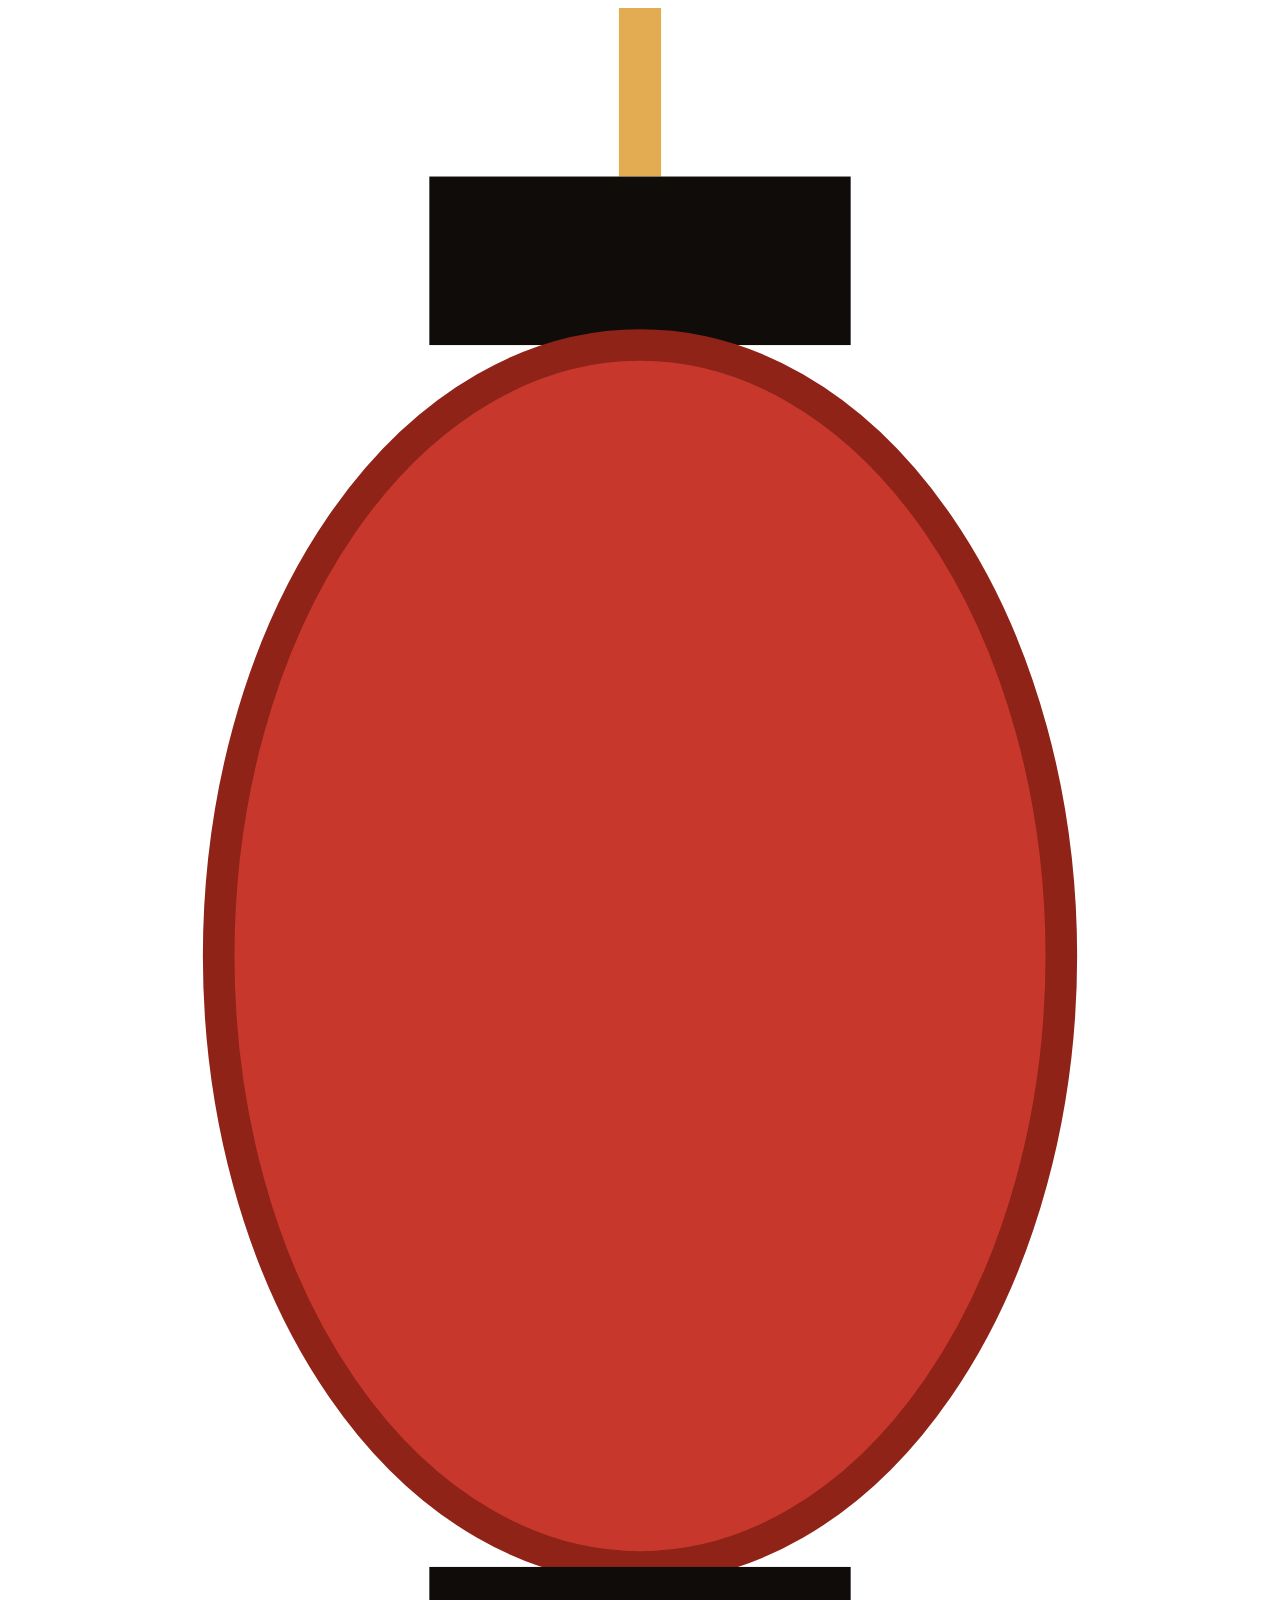
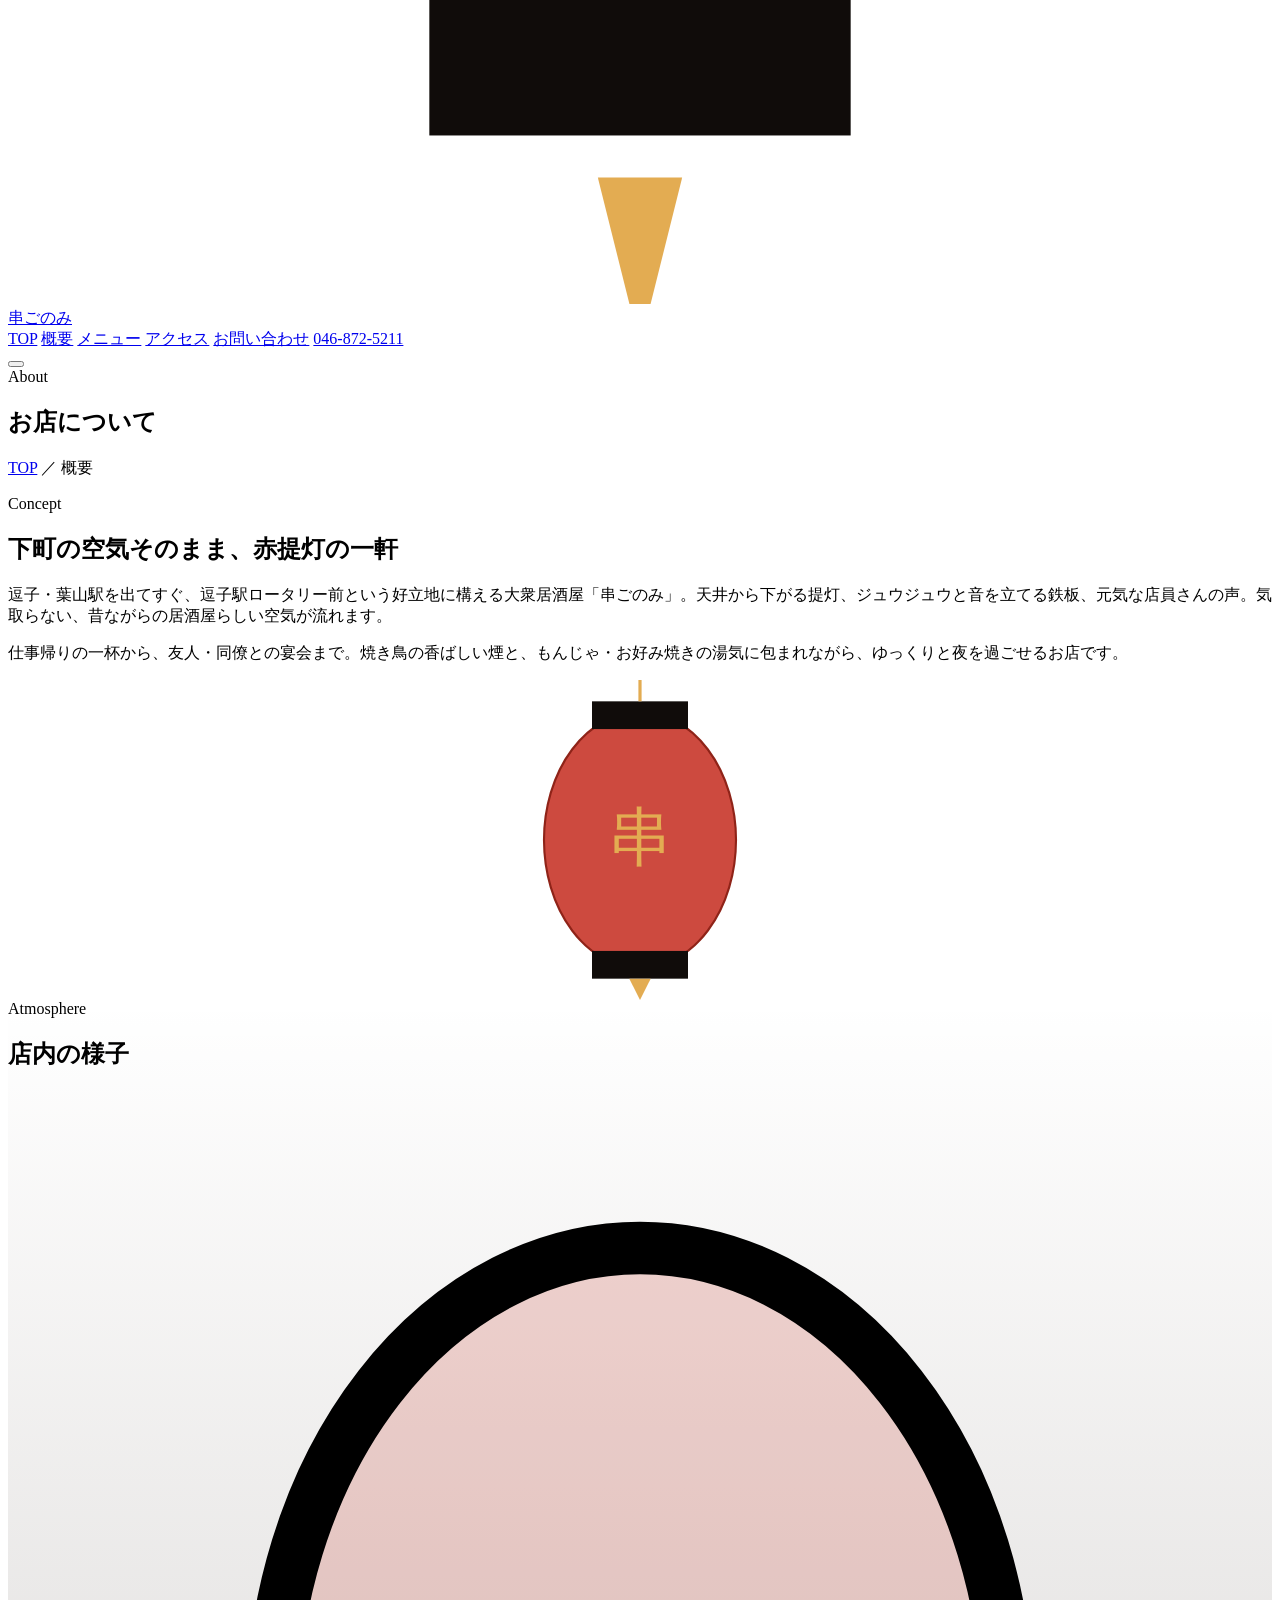
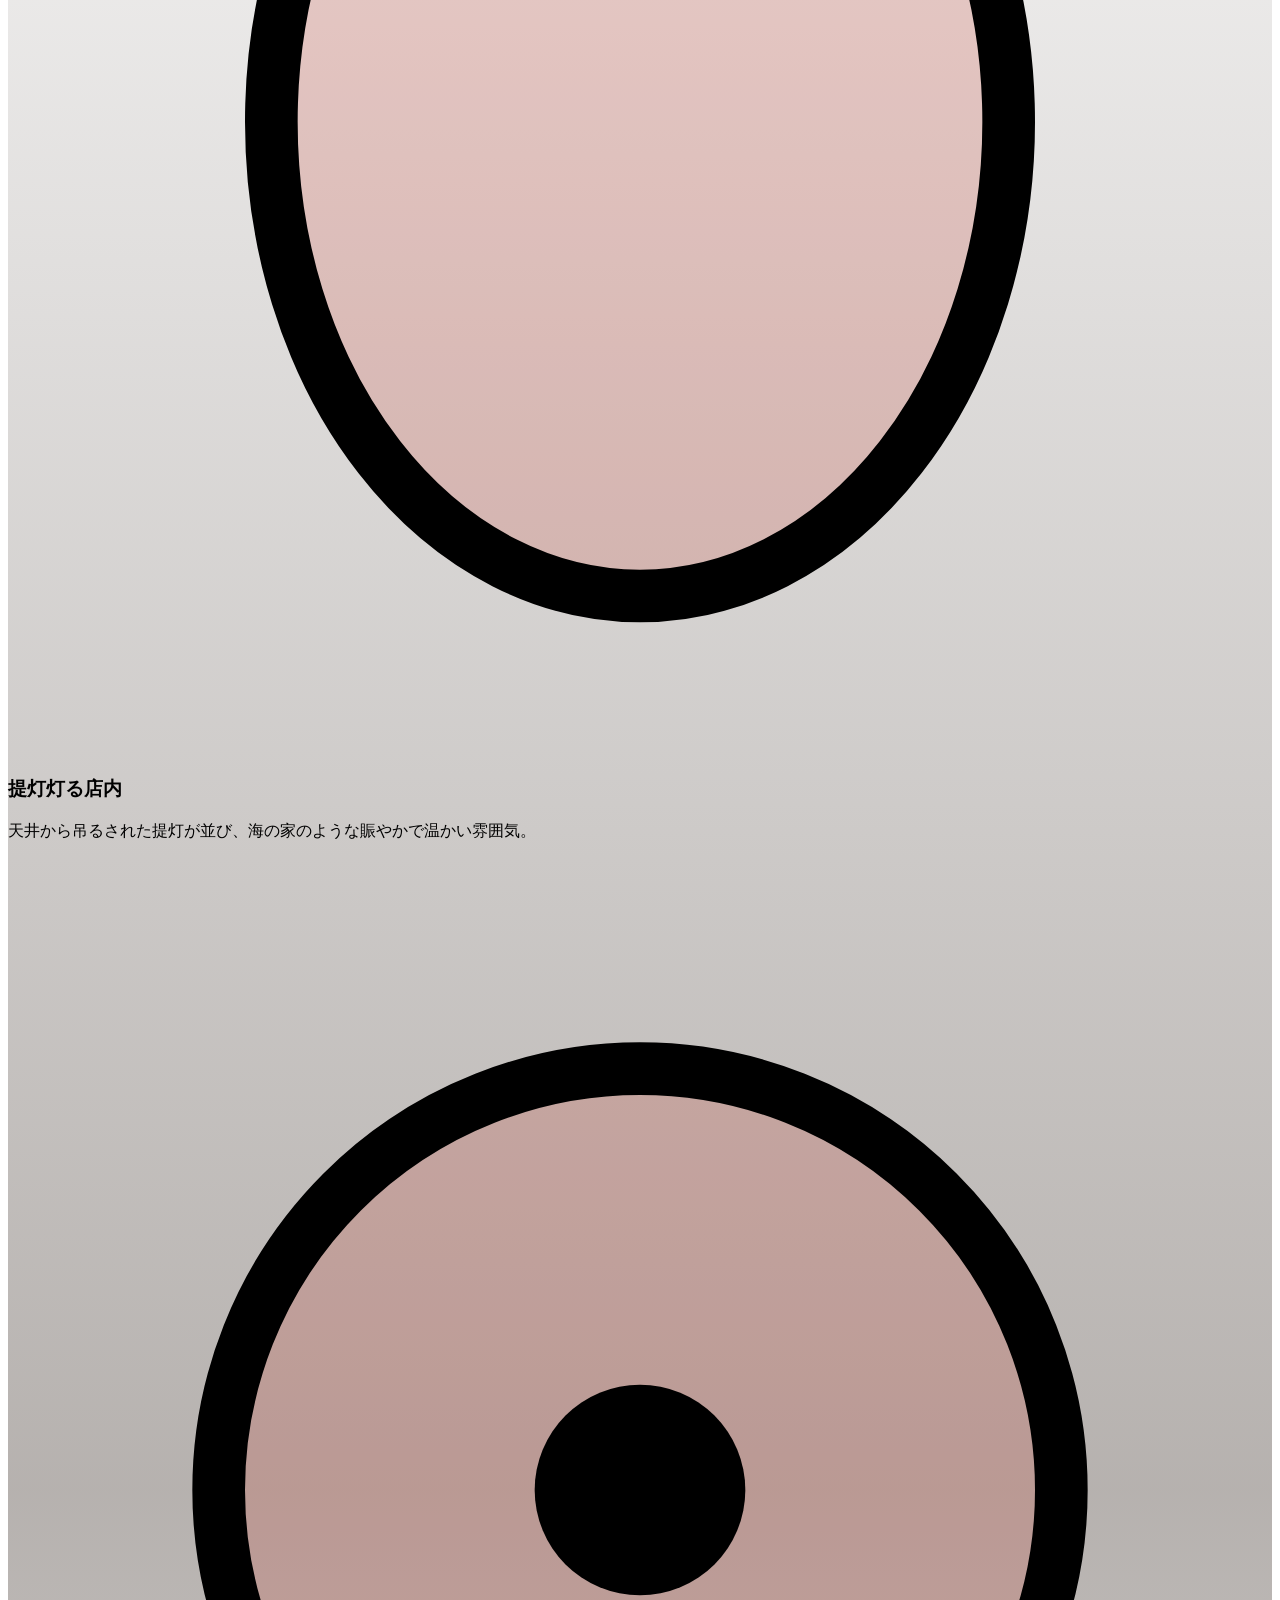
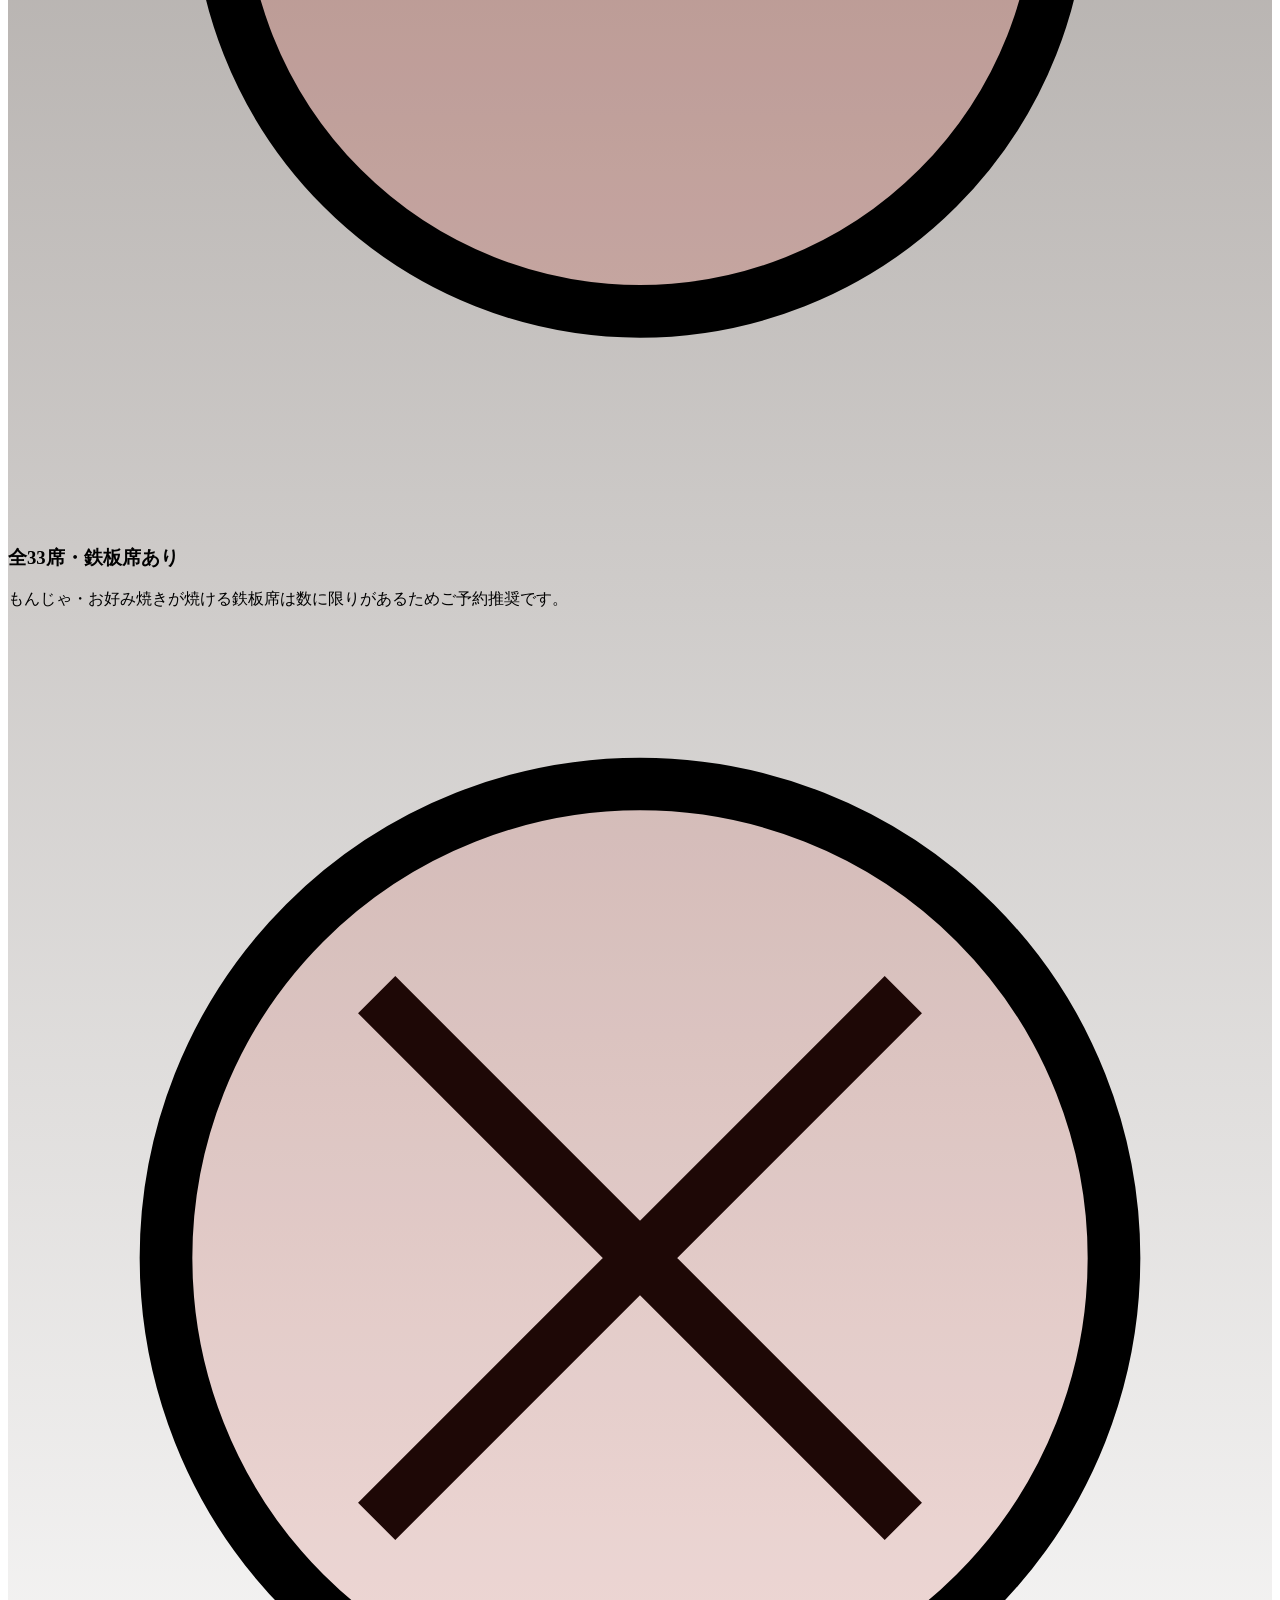
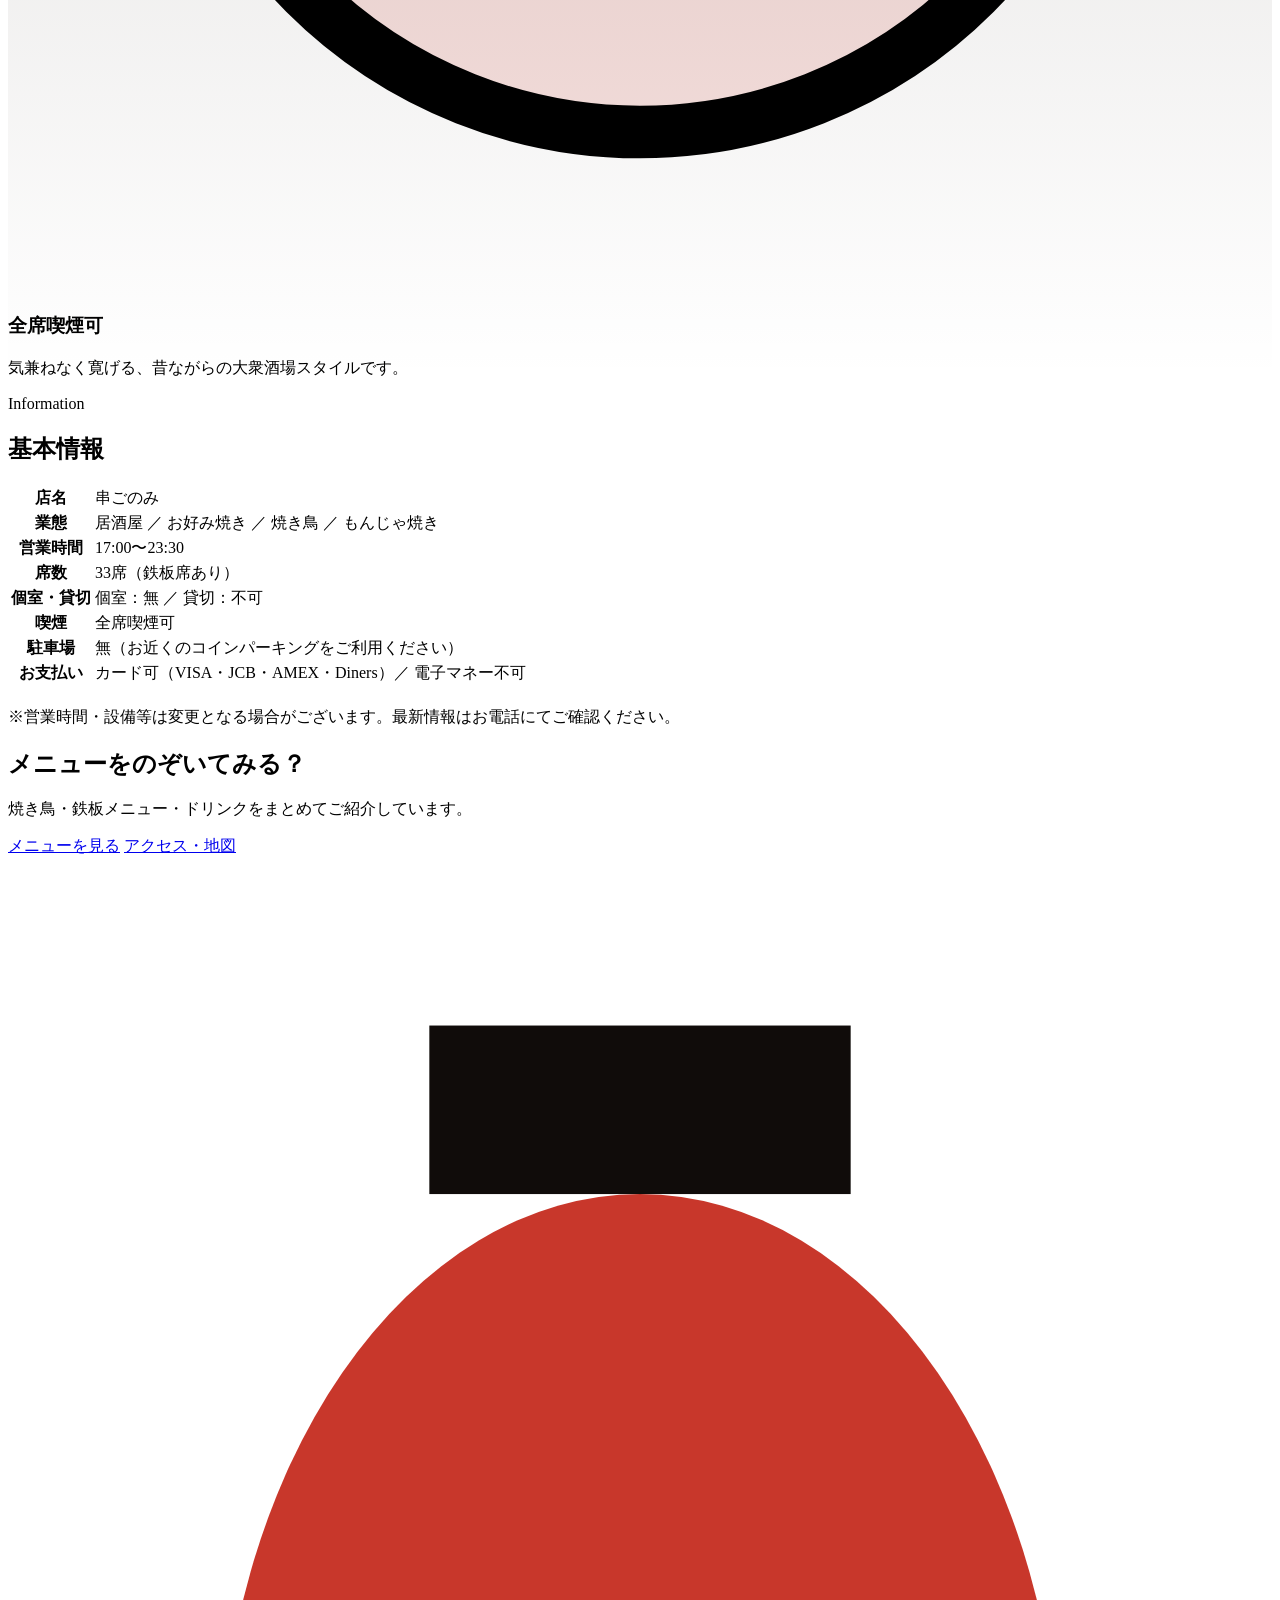
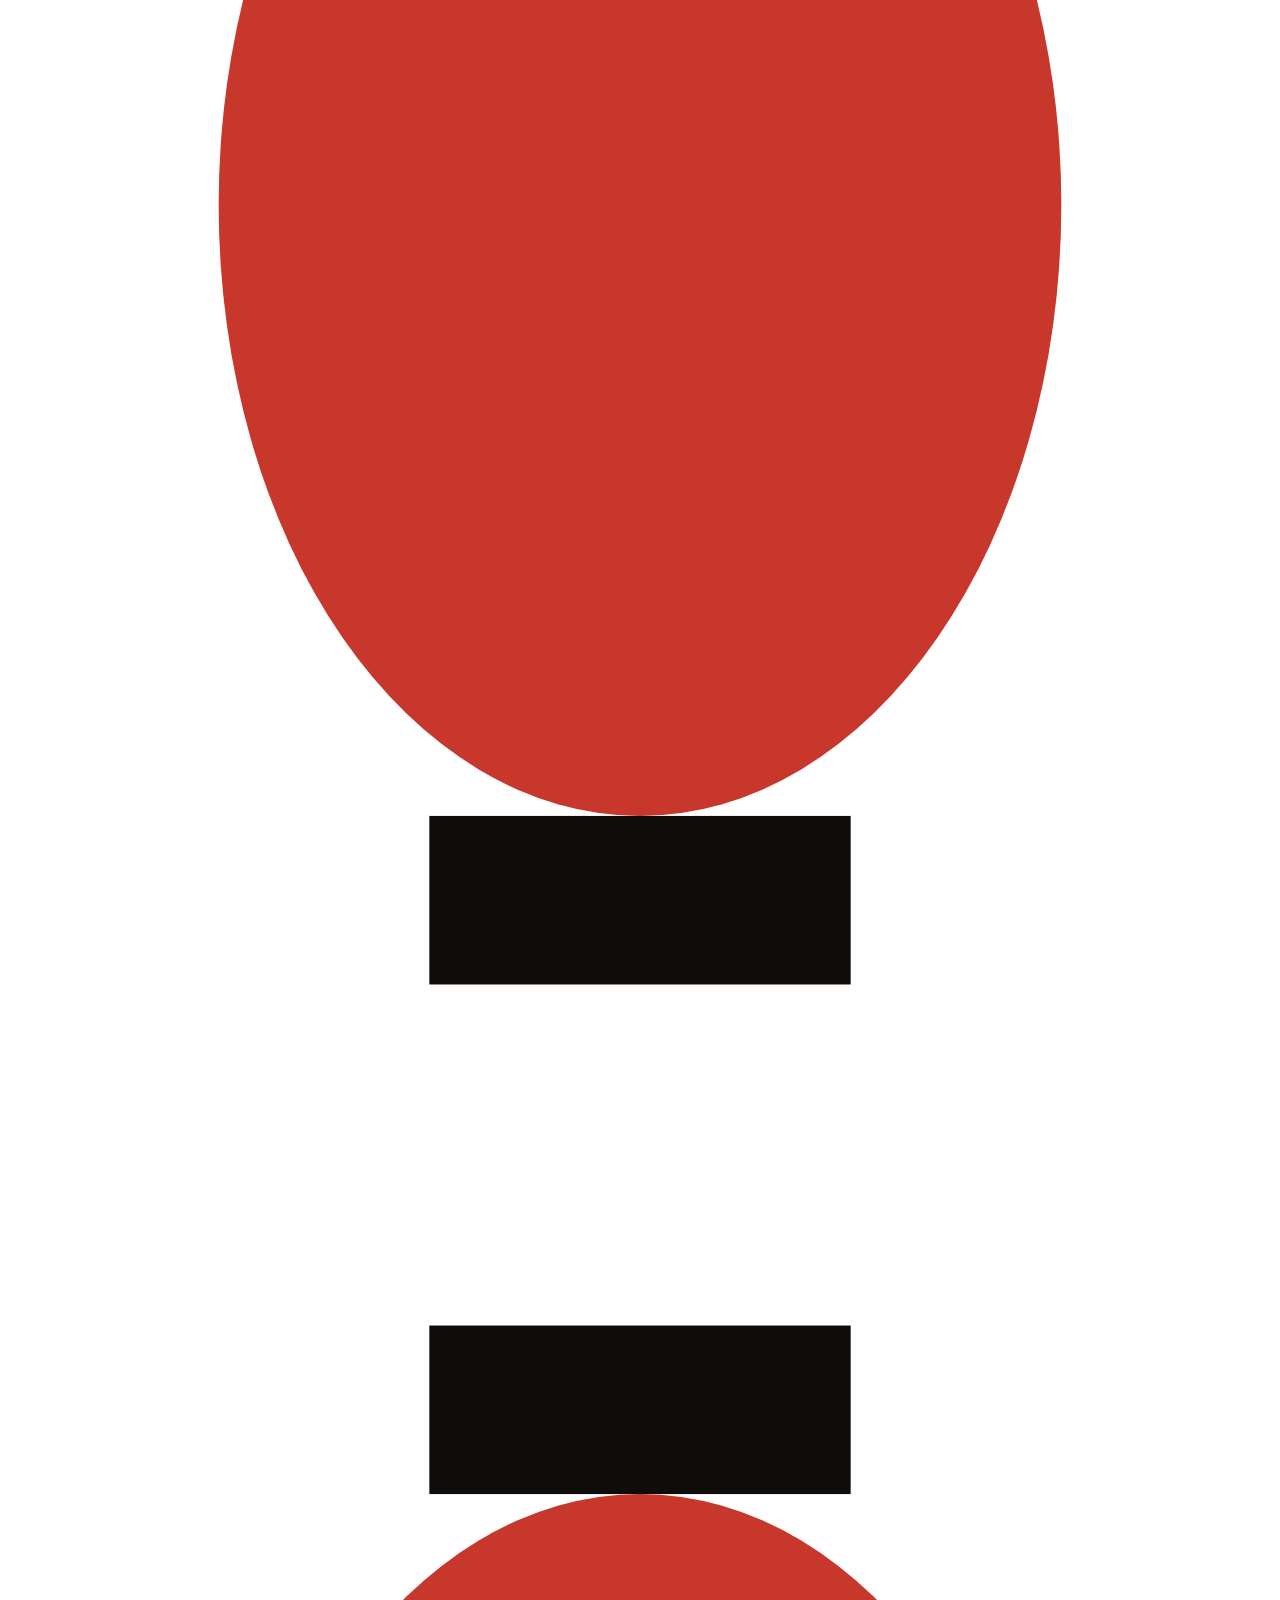
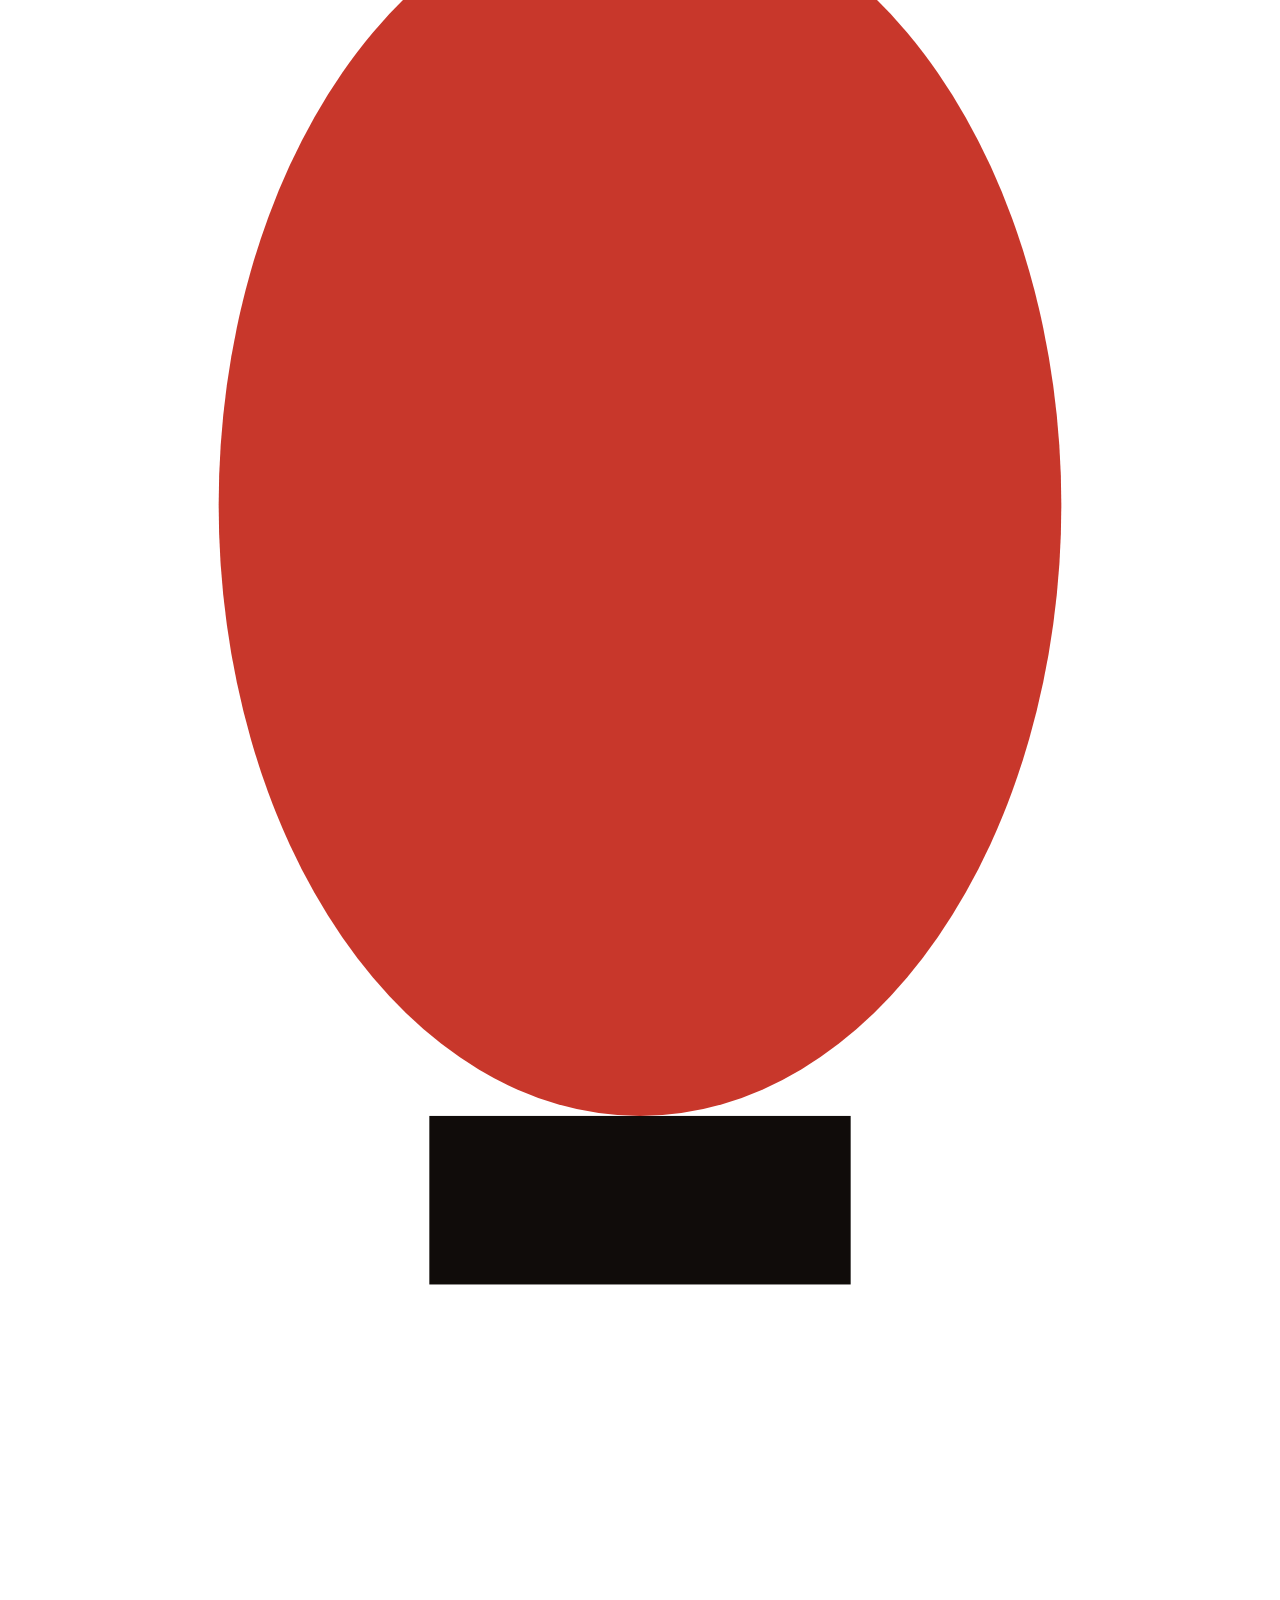
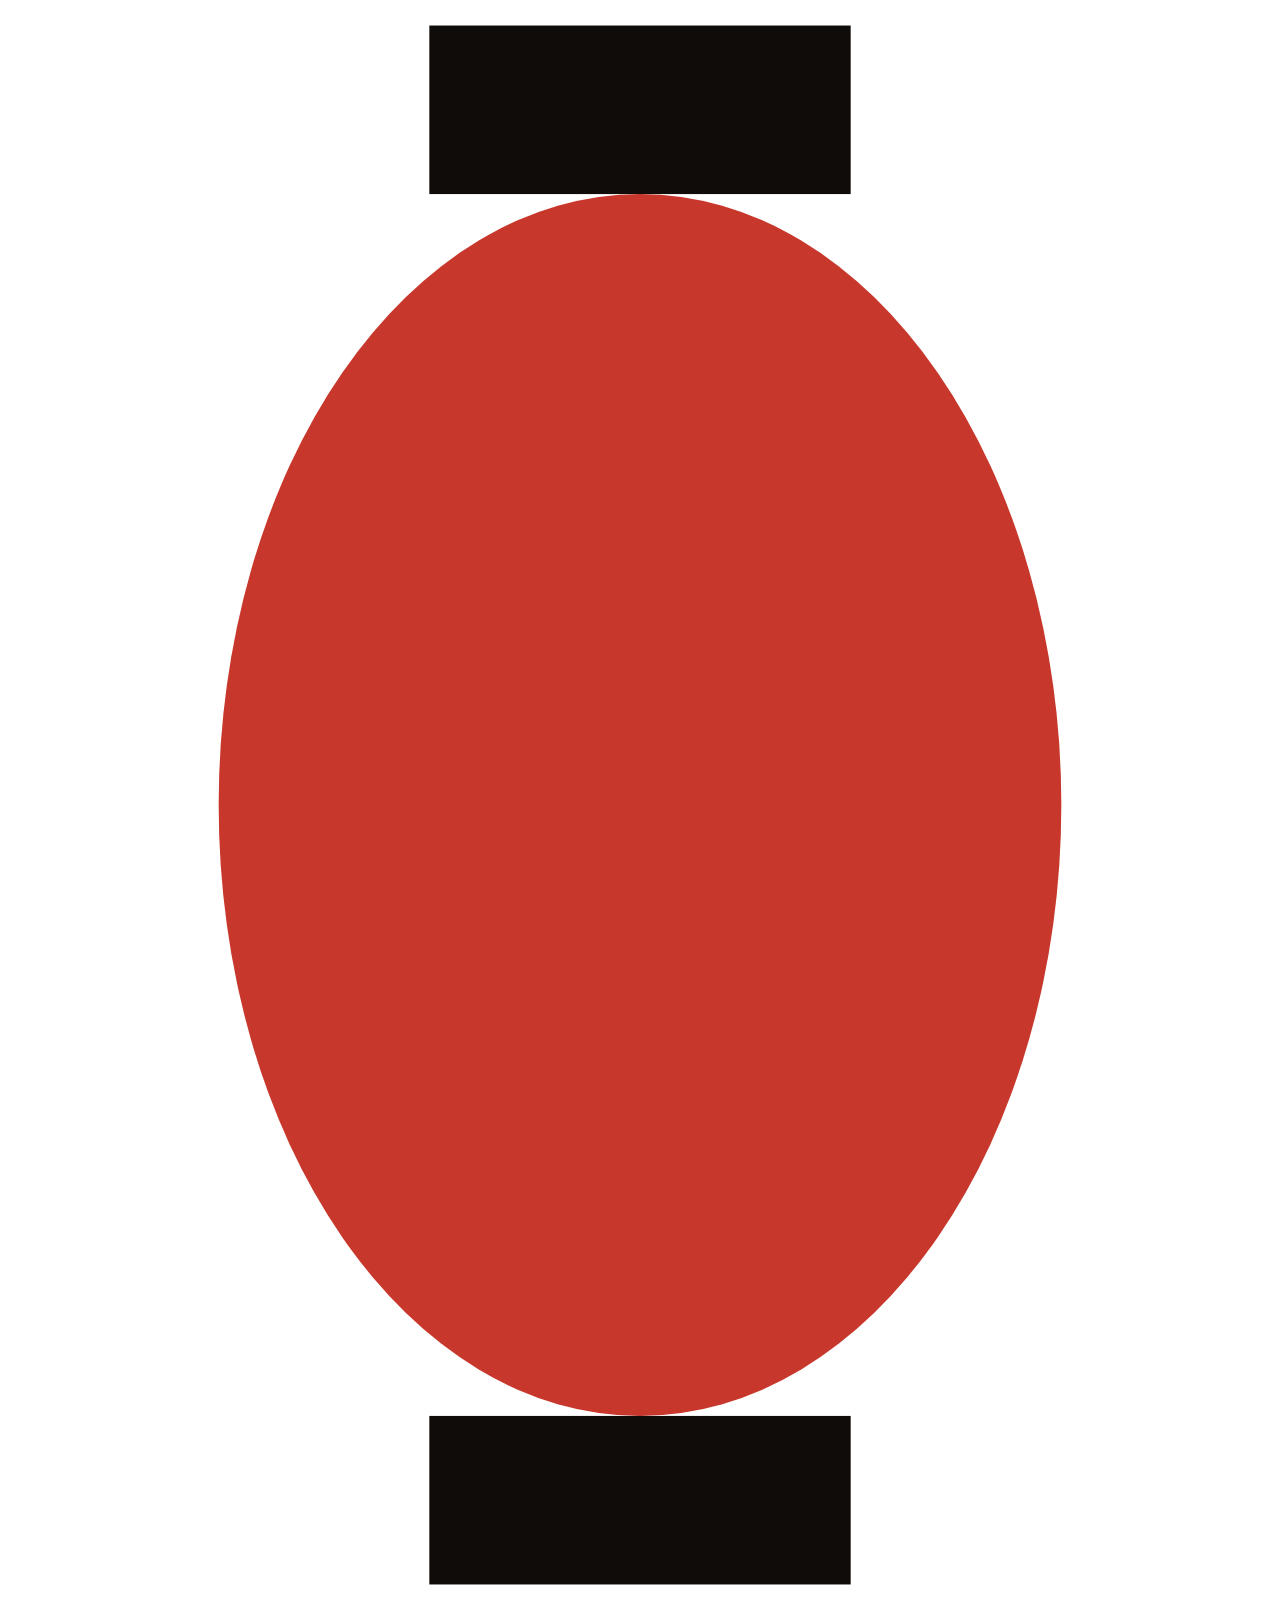
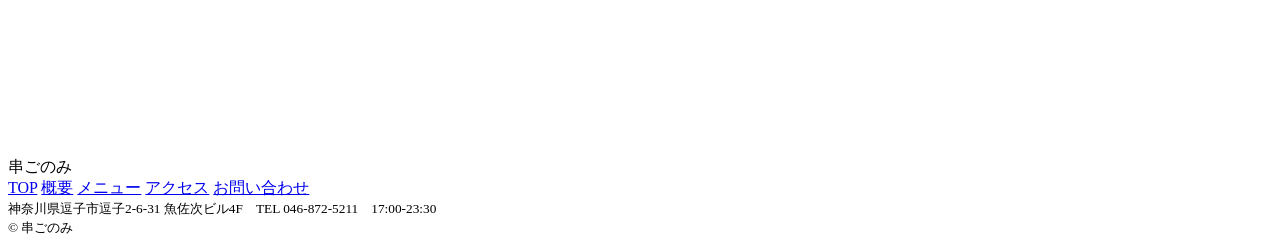
==== about.html @ 883f3aab "Add files via upload" ====
<!doctype html>
<html lang="ja">
<head>
<meta charset="UTF-8">
<meta name="viewport" content="width=device-width, initial-scale=1.0">
<title>概要｜串ごのみ ― 逗子の下町大衆居酒屋</title>
<meta name="description" content="串ごのみは逗子駅前の大衆居酒屋。赤提灯が灯る店内、元気な店員、鉄板を囲む楽しさが自慢です。お店の雰囲気や基本情報をご紹介します。">
<link rel="icon" href="data:image/svg+xml,%3Csvg xmlns='http://www.w3.org/2000/svg' viewBox='0 0 60 90'%3E%3Cellipse cx='30' cy='45' rx='24' ry='32' fill='%23c8372b'/%3E%3Crect x='20' y='8' width='20' height='10' fill='%23100c0a'/%3E%3Crect x='20' y='72' width='20' height='10' fill='%23100c0a'/%3E%3C/svg%3E">
<link rel="stylesheet" href="css/style.css">
</head>
<body>

<div class="noren-curtain"><span></span><span></span><span></span><span></span></div>

<header class="site-header">
  <div class="header-inner">
    <a href="index.html" class="logo">
      <svg class="lantern-mini" viewBox="0 0 60 90" xmlns="http://www.w3.org/2000/svg">
        <line x1="30" y1="0" x2="30" y2="8" stroke="#e3ac52" stroke-width="2"/>
        <rect x="20" y="8" width="20" height="8" fill="#100c0a"/>
        <ellipse cx="30" cy="45" rx="20" ry="29" fill="#c8372b"/>
        <ellipse cx="30" cy="45" rx="20" ry="29" fill="none" stroke="#8f2318" stroke-width="1.5"/>
        <rect x="20" y="74" width="20" height="8" fill="#100c0a"/>
        <path d="M28 84 L32 84 L30 92 Z" fill="#e3ac52"/>
      </svg>
      串ごのみ
    </a>
    <nav class="nav">
      <a href="index.html">TOP</a>
      <a href="about.html">概要</a>
      <a href="menu.html">メニュー</a>
      <a href="access.html">アクセス</a>
      <a href="contact.html">お問い合わせ</a>
      <a href="tel:0468725211" class="btn-call">046-872-5211</a>
    </nav>
    <button class="hamburger" aria-label="メニュー"><span></span><span></span><span></span></button>
  </div>
</header>

<main>
  <section class="page-hero">
    <div class="wrap">
      <span class="section-eyebrow">About</span>
      <h1>お店について</h1>
      <p class="breadcrumb"><a href="index.html">TOP</a> ／ 概要</p>
    </div>
  </section>

  <section id="concept">
    <div class="wrap">
      <div class="grid-2">
        <div class="reveal">
          <span class="section-eyebrow">Concept</span>
          <h2 class="section-title" style="text-align:left;">下町の空気そのまま、赤提灯の一軒</h2>
          <p style="margin-top:20px;color:var(--cream-dim);">逗子・葉山駅を出てすぐ、逗子駅ロータリー前という好立地に構える大衆居酒屋「串ごのみ」。天井から下がる提灯、ジュウジュウと音を立てる鉄板、元気な店員さんの声。気取らない、昔ながらの居酒屋らしい空気が流れます。</p>
          <p style="margin-top:16px;color:var(--cream-dim);">仕事帰りの一杯から、友人・同僚との宴会まで。焼き鳥の香ばしい煙と、もんじゃ・お好み焼きの湯気に包まれながら、ゆっくりと夜を過ごせるお店です。</p>
        </div>
        <div class="reveal reveal-delay-1" style="display:flex;align-items:center;justify-content:center;">
          <svg viewBox="0 0 300 300" width="100%" style="max-width:320px;">
            <ellipse cx="150" cy="150" rx="90" ry="120" fill="#c8372b" opacity="0.9"/>
            <ellipse cx="150" cy="150" rx="90" ry="120" fill="none" stroke="#8f2318" stroke-width="2"/>
            <rect x="105" y="20" width="90" height="26" fill="#100c0a"/>
            <rect x="105" y="254" width="90" height="26" fill="#100c0a"/>
            <line x1="150" y1="0" x2="150" y2="20" stroke="#e3ac52" stroke-width="3"/>
            <path d="M140 280 L160 280 L150 300 Z" fill="#e3ac52"/>
            <text x="150" y="168" text-anchor="middle" font-size="60" fill="#e3ac52" font-family="'Yuji Syuku', serif">串</text>
          </svg>
        </div>
      </div>
    </div>
  </section>

  <section id="atmosphere" style="background:linear-gradient(180deg, transparent, rgba(46,33,25,.35), transparent);">
    <div class="wrap">
      <div class="section-title-wrap reveal">
        <span class="section-eyebrow">Atmosphere</span>
        <h2 class="section-title">店内の様子</h2>
        <div class="divider"></div>
      </div>
      <div class="grid-3">
        <div class="feature-card reveal">
          <svg class="feature-icon" viewBox="0 0 48 48" fill="none"><ellipse cx="24" cy="24" rx="14" ry="18" fill="rgba(200,55,43,.2)" stroke="currentColor" stroke-width="2"/></svg>
          <h3>提灯灯る店内</h3>
          <p>天井から吊るされた提灯が並び、海の家のような賑やかで温かい雰囲気。</p>
        </div>
        <div class="feature-card reveal reveal-delay-1">
          <svg class="feature-icon" viewBox="0 0 48 48" fill="none"><circle cx="24" cy="24" r="16" fill="rgba(200,55,43,.2)" stroke="currentColor" stroke-width="2"/><circle cx="24" cy="24" r="4" fill="currentColor"/></svg>
          <h3>全33席・鉄板席あり</h3>
          <p>もんじゃ・お好み焼きが焼ける鉄板席は数に限りがあるためご予約推奨です。</p>
        </div>
        <div class="feature-card reveal reveal-delay-2">
          <svg class="feature-icon" viewBox="0 0 48 48" fill="none"><path d="M14 14l20 20M34 14l-20 20" stroke="currentColor" stroke-width="2"/><circle cx="24" cy="24" r="18" fill="rgba(200,55,43,.15)" stroke="currentColor" stroke-width="2"/></svg>
          <h3>全席喫煙可</h3>
          <p>気兼ねなく寛げる、昔ながらの大衆酒場スタイルです。</p>
        </div>
      </div>
    </div>
  </section>

  <section id="basic-info">
    <div class="wrap">
      <div class="section-title-wrap reveal">
        <span class="section-eyebrow">Information</span>
        <h2 class="section-title">基本情報</h2>
        <div class="divider"></div>
      </div>
      <table class="info-table reveal">
        <tr><th>店名</th><td>串ごのみ</td></tr>
        <tr><th>業態</th><td>居酒屋 ／ お好み焼き ／ 焼き鳥 ／ もんじゃ焼き</td></tr>
        <tr><th>営業時間</th><td>17:00〜23:30</td></tr>
        <tr><th>席数</th><td>33席（鉄板席あり）</td></tr>
        <tr><th>個室・貸切</th><td>個室：無 ／ 貸切：不可</td></tr>
        <tr><th>喫煙</th><td>全席喫煙可</td></tr>
        <tr><th>駐車場</th><td>無（お近くのコインパーキングをご利用ください）</td></tr>
        <tr><th>お支払い</th><td>カード可（VISA・JCB・AMEX・Diners）／ 電子マネー不可</td></tr>
      </table>
      <p class="section-desc reveal" style="margin-top:20px;">※営業時間・設備等は変更となる場合がございます。最新情報はお電話にてご確認ください。</p>
    </div>
  </section>

  <section id="cta">
    <div class="wrap">
      <div class="cta-band reveal">
        <h2>メニューをのぞいてみる？</h2>
        <p>焼き鳥・鉄板メニュー・ドリンクをまとめてご紹介しています。</p>
        <div class="hero-actions">
          <a href="menu.html" class="btn btn-primary">メニューを見る</a>
          <a href="access.html" class="btn btn-outline">アクセス・地図</a>
        </div>
      </div>
    </div>
  </section>
</main>

<footer class="site-footer">
  <div class="wrap">
    <div class="footer-lanterns">
      <svg class="lantern-mini" viewBox="0 0 60 90"><ellipse cx="30" cy="45" rx="20" ry="29" fill="#c8372b"/><rect x="20" y="8" width="20" height="8" fill="#100c0a"/><rect x="20" y="74" width="20" height="8" fill="#100c0a"/></svg>
      <svg class="lantern-mini" viewBox="0 0 60 90"><ellipse cx="30" cy="45" rx="20" ry="29" fill="#c8372b"/><rect x="20" y="8" width="20" height="8" fill="#100c0a"/><rect x="20" y="74" width="20" height="8" fill="#100c0a"/></svg>
      <svg class="lantern-mini" viewBox="0 0 60 90"><ellipse cx="30" cy="45" rx="20" ry="29" fill="#c8372b"/><rect x="20" y="8" width="20" height="8" fill="#100c0a"/><rect x="20" y="74" width="20" height="8" fill="#100c0a"/></svg>
    </div>
    <div class="footer-logo">串ごのみ</div>
    <nav class="footer-nav">
      <a href="index.html">TOP</a>
      <a href="about.html">概要</a>
      <a href="menu.html">メニュー</a>
      <a href="access.html">アクセス</a>
      <a href="contact.html">お問い合わせ</a>
    </nav>
    <small>神奈川県逗子市逗子2-6-31 魚佐次ビル4F　TEL 046-872-5211　17:00-23:30<br>© 串ごのみ</small>
  </div>
</footer>

<script src="js/main.js"></script>
</body>
</html>
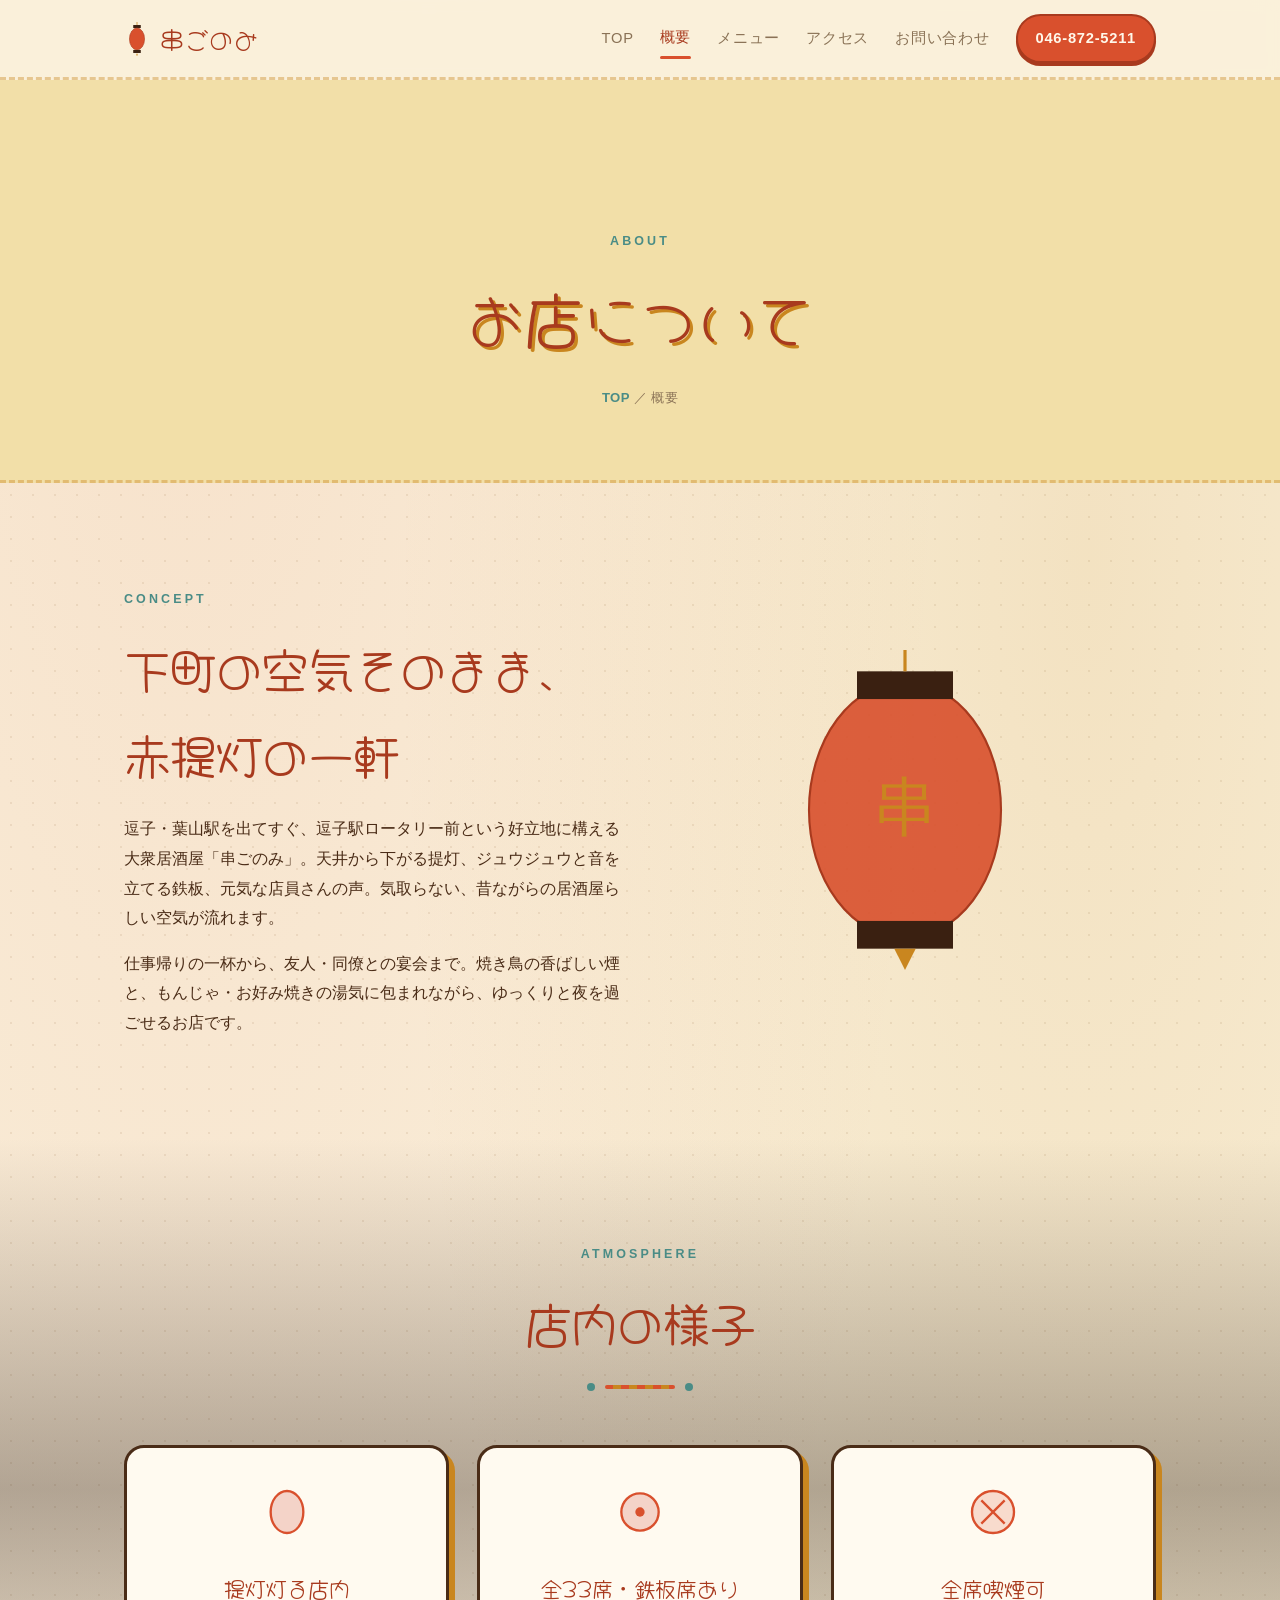
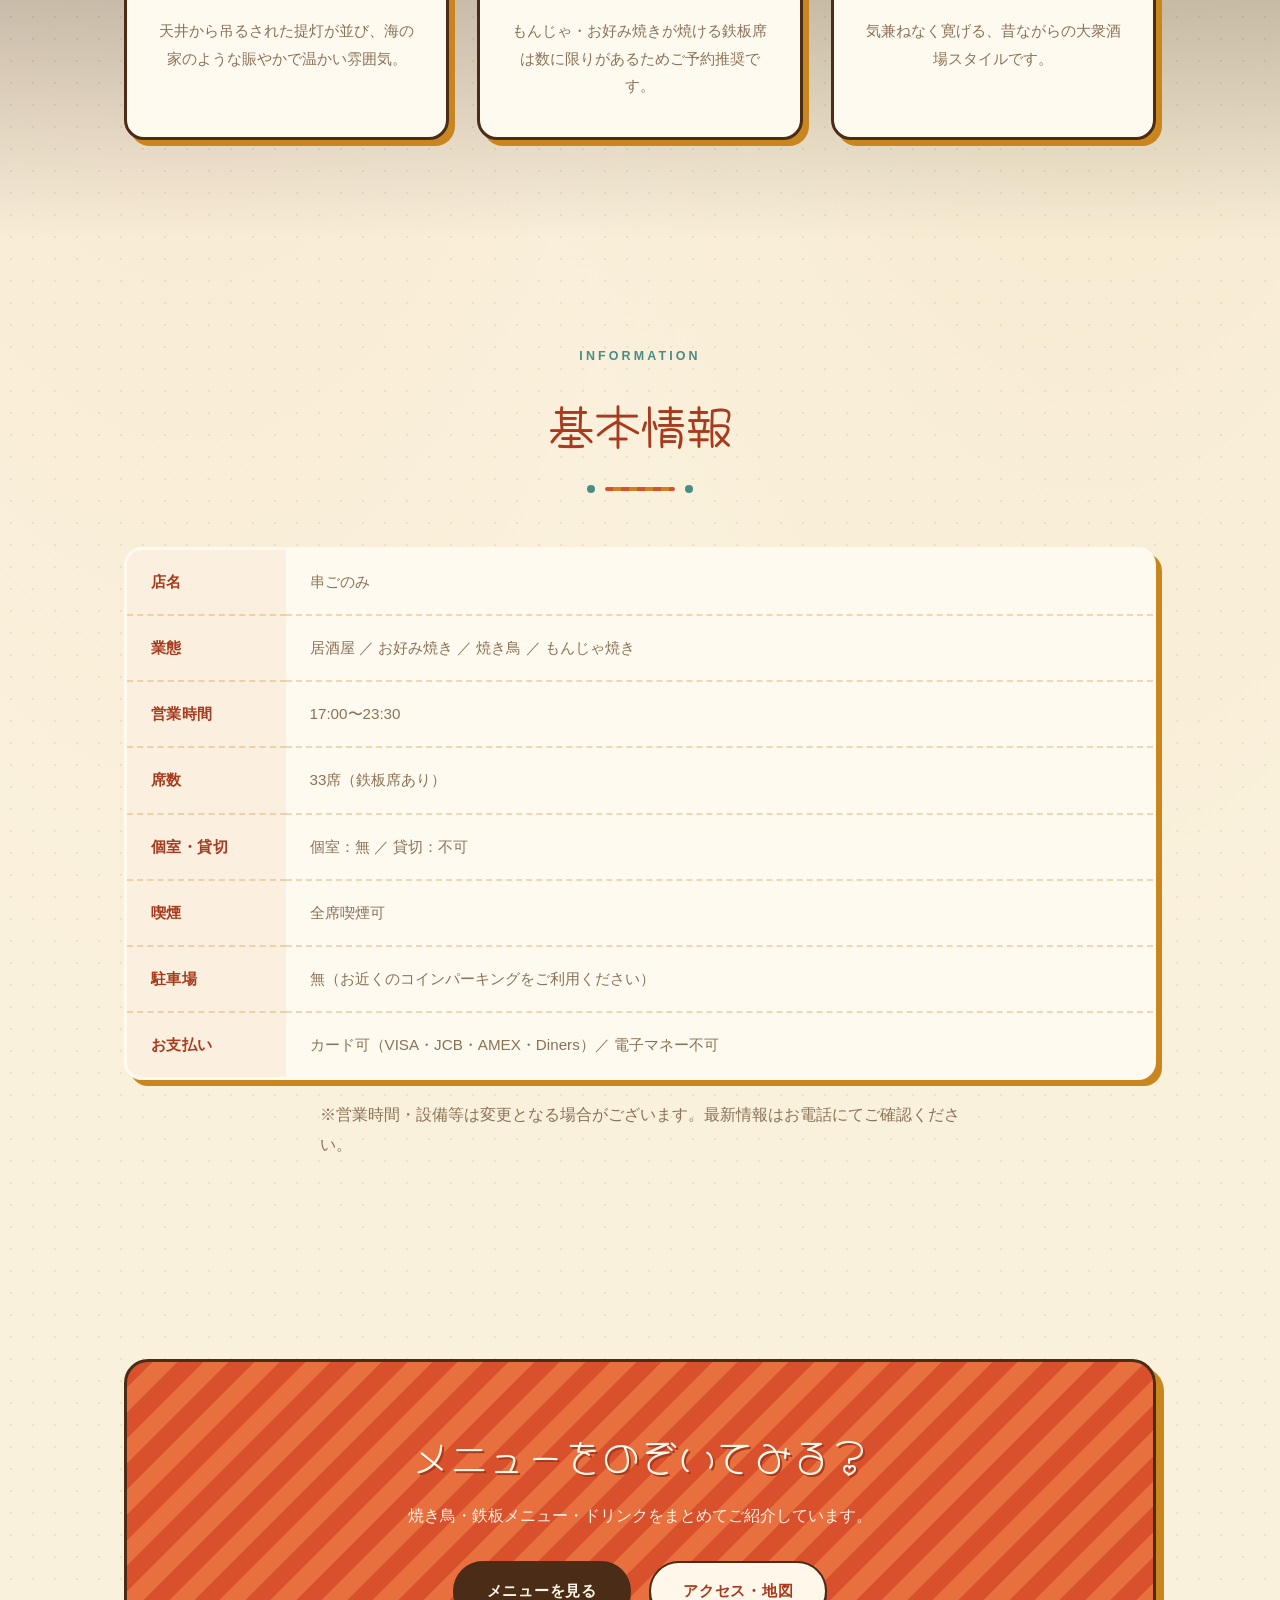
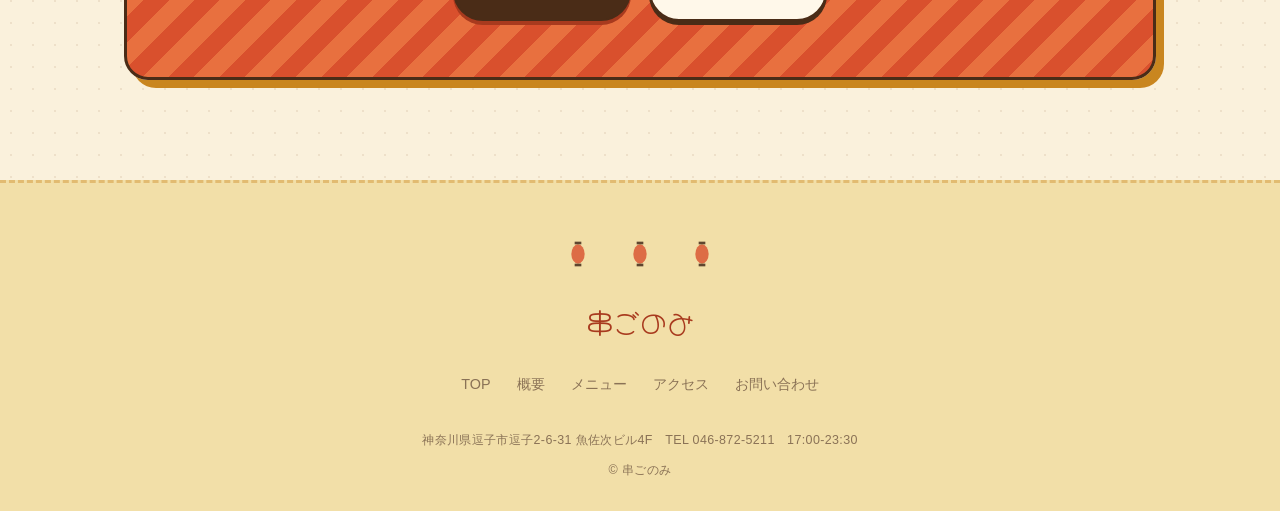
==== commit 0285d2dc: "Add files via upload" ====
--- a/about.html
+++ b/about.html
@@ -5,7 +5,7 @@
 <meta name="viewport" content="width=device-width, initial-scale=1.0">
 <title>概要｜串ごのみ ― 逗子の下町大衆居酒屋</title>
 <meta name="description" content="串ごのみは逗子駅前の大衆居酒屋。赤提灯が灯る店内、元気な店員、鉄板を囲む楽しさが自慢です。お店の雰囲気や基本情報をご紹介します。">
-<link rel="icon" href="data:image/svg+xml,%3Csvg xmlns='http://www.w3.org/2000/svg' viewBox='0 0 60 90'%3E%3Cellipse cx='30' cy='45' rx='24' ry='32' fill='%23c8372b'/%3E%3Crect x='20' y='8' width='20' height='10' fill='%23100c0a'/%3E%3Crect x='20' y='72' width='20' height='10' fill='%23100c0a'/%3E%3C/svg%3E">
+<link rel="icon" href="data:image/svg+xml,%3Csvg xmlns='http://www.w3.org/2000/svg' viewBox='0 0 60 90'%3E%3Cellipse cx='30' cy='45' rx='24' ry='32' fill='%23d9502d'/%3E%3Crect x='20' y='8' width='20' height='10' fill='%233a2011'/%3E%3Crect x='20' y='72' width='20' height='10' fill='%233a2011'/%3E%3C/svg%3E">
 <link rel="stylesheet" href="css/style.css">
 </head>
 <body>
@@ -16,12 +16,12 @@
   <div class="header-inner">
     <a href="index.html" class="logo">
       <svg class="lantern-mini" viewBox="0 0 60 90" xmlns="http://www.w3.org/2000/svg">
-        <line x1="30" y1="0" x2="30" y2="8" stroke="#e3ac52" stroke-width="2"/>
-        <rect x="20" y="8" width="20" height="8" fill="#100c0a"/>
-        <ellipse cx="30" cy="45" rx="20" ry="29" fill="#c8372b"/>
-        <ellipse cx="30" cy="45" rx="20" ry="29" fill="none" stroke="#8f2318" stroke-width="1.5"/>
-        <rect x="20" y="74" width="20" height="8" fill="#100c0a"/>
-        <path d="M28 84 L32 84 L30 92 Z" fill="#e3ac52"/>
+        <line x1="30" y1="0" x2="30" y2="8" stroke="#c9861f" stroke-width="2"/>
+        <rect x="20" y="8" width="20" height="8" fill="#3a2011"/>
+        <ellipse cx="30" cy="45" rx="20" ry="29" fill="#d9502d"/>
+        <ellipse cx="30" cy="45" rx="20" ry="29" fill="none" stroke="#a83a1e" stroke-width="1.5"/>
+        <rect x="20" y="74" width="20" height="8" fill="#3a2011"/>
+        <path d="M28 84 L32 84 L30 92 Z" fill="#c9861f"/>
       </svg>
       串ごのみ
     </a>
@@ -57,13 +57,13 @@
         </div>
         <div class="reveal reveal-delay-1" style="display:flex;align-items:center;justify-content:center;">
           <svg viewBox="0 0 300 300" width="100%" style="max-width:320px;">
-            <ellipse cx="150" cy="150" rx="90" ry="120" fill="#c8372b" opacity="0.9"/>
-            <ellipse cx="150" cy="150" rx="90" ry="120" fill="none" stroke="#8f2318" stroke-width="2"/>
-            <rect x="105" y="20" width="90" height="26" fill="#100c0a"/>
-            <rect x="105" y="254" width="90" height="26" fill="#100c0a"/>
-            <line x1="150" y1="0" x2="150" y2="20" stroke="#e3ac52" stroke-width="3"/>
-            <path d="M140 280 L160 280 L150 300 Z" fill="#e3ac52"/>
-            <text x="150" y="168" text-anchor="middle" font-size="60" fill="#e3ac52" font-family="'Yuji Syuku', serif">串</text>
+            <ellipse cx="150" cy="150" rx="90" ry="120" fill="#d9502d" opacity="0.9"/>
+            <ellipse cx="150" cy="150" rx="90" ry="120" fill="none" stroke="#a83a1e" stroke-width="2"/>
+            <rect x="105" y="20" width="90" height="26" fill="#3a2011"/>
+            <rect x="105" y="254" width="90" height="26" fill="#3a2011"/>
+            <line x1="150" y1="0" x2="150" y2="20" stroke="#c9861f" stroke-width="3"/>
+            <path d="M140 280 L160 280 L150 300 Z" fill="#c9861f"/>
+            <text x="150" y="168" text-anchor="middle" font-size="60" fill="#c9861f" font-family="'Yuji Syuku', serif">串</text>
           </svg>
         </div>
       </div>
@@ -89,7 +89,7 @@
           <p>もんじゃ・お好み焼きが焼ける鉄板席は数に限りがあるためご予約推奨です。</p>
         </div>
         <div class="feature-card reveal reveal-delay-2">
-          <svg class="feature-icon" viewBox="0 0 48 48" fill="none"><path d="M14 14l20 20M34 14l-20 20" stroke="currentColor" stroke-width="2"/><circle cx="24" cy="24" r="18" fill="rgba(200,55,43,.15)" stroke="currentColor" stroke-width="2"/></svg>
+          <svg class="feature-icon" viewBox="0 0 48 48" fill="none"><path d="M14 14l20 20M34 14l-20 20" stroke="currentColor" stroke-width="2"/><circle cx="24" cy="24" r="18" fill="rgba(217,80,45,.18)" stroke="currentColor" stroke-width="2"/></svg>
           <h3>全席喫煙可</h3>
           <p>気兼ねなく寛げる、昔ながらの大衆酒場スタイルです。</p>
         </div>
@@ -135,9 +135,9 @@
 <footer class="site-footer">
   <div class="wrap">
     <div class="footer-lanterns">
-      <svg class="lantern-mini" viewBox="0 0 60 90"><ellipse cx="30" cy="45" rx="20" ry="29" fill="#c8372b"/><rect x="20" y="8" width="20" height="8" fill="#100c0a"/><rect x="20" y="74" width="20" height="8" fill="#100c0a"/></svg>
-      <svg class="lantern-mini" viewBox="0 0 60 90"><ellipse cx="30" cy="45" rx="20" ry="29" fill="#c8372b"/><rect x="20" y="8" width="20" height="8" fill="#100c0a"/><rect x="20" y="74" width="20" height="8" fill="#100c0a"/></svg>
-      <svg class="lantern-mini" viewBox="0 0 60 90"><ellipse cx="30" cy="45" rx="20" ry="29" fill="#c8372b"/><rect x="20" y="8" width="20" height="8" fill="#100c0a"/><rect x="20" y="74" width="20" height="8" fill="#100c0a"/></svg>
+      <svg class="lantern-mini" viewBox="0 0 60 90"><ellipse cx="30" cy="45" rx="20" ry="29" fill="#d9502d"/><rect x="20" y="8" width="20" height="8" fill="#3a2011"/><rect x="20" y="74" width="20" height="8" fill="#3a2011"/></svg>
+      <svg class="lantern-mini" viewBox="0 0 60 90"><ellipse cx="30" cy="45" rx="20" ry="29" fill="#d9502d"/><rect x="20" y="8" width="20" height="8" fill="#3a2011"/><rect x="20" y="74" width="20" height="8" fill="#3a2011"/></svg>
+      <svg class="lantern-mini" viewBox="0 0 60 90"><ellipse cx="30" cy="45" rx="20" ry="29" fill="#d9502d"/><rect x="20" y="8" width="20" height="8" fill="#3a2011"/><rect x="20" y="74" width="20" height="8" fill="#3a2011"/></svg>
     </div>
     <div class="footer-logo">串ごのみ</div>
     <nav class="footer-nav">
--- a/css/style.css
+++ b/css/style.css
@@ -0,0 +1,620 @@
+@import url('https://fonts.googleapis.com/css2?family=Hachi+Maru+Pop&family=Zen+Maru+Gothic:wght@400;500;700;900&display=swap');
+
+:root {
+  --bg: #faf1dc;
+  --bg-deep: #f2dfa8;
+  --paper: #fffaf0;
+  --red: #d9502d;
+  --red-light: #e8703f;
+  --red-deep: #a83a1e;
+  --gold: #c9861f;
+  --gold-soft: #a3651a;
+  --teal: #4a8c86;
+  --ink: #4a2c17;
+  --ink-dim: #8a7256;
+  --on-color: #fff8ea;
+  --shadow: rgba(122, 78, 30, 0.22);
+  --font-pop: 'Hachi Maru Pop', 'Zen Maru Gothic', sans-serif;
+  --font-body: 'Zen Maru Gothic', 'Noto Sans JP', sans-serif;
+}
+
+* { box-sizing: border-box; margin: 0; padding: 0; }
+
+html { scroll-behavior: smooth; }
+
+body {
+  background-color: var(--bg);
+  background-image:
+    radial-gradient(circle, rgba(122,78,30,0.10) 1.5px, transparent 1.5px),
+    radial-gradient(ellipse at 15% 0%, rgba(217,80,45,0.10), transparent 50%),
+    radial-gradient(ellipse at 85% 15%, rgba(201,134,31,0.14), transparent 45%);
+  background-size: 22px 22px, auto, auto;
+  color: var(--ink);
+  font-family: var(--font-body);
+  line-height: 1.85;
+  overflow-x: hidden;
+  -webkit-font-smoothing: antialiased;
+}
+
+img { max-width: 100%; display: block; }
+a { color: inherit; text-decoration: none; }
+ul { list-style: none; }
+
+.wrap { max-width: 1080px; margin: 0 auto; padding: 0 24px; }
+
+/* ---------- Noren loading curtain ---------- */
+.noren-curtain {
+  position: fixed;
+  inset: 0;
+  z-index: 9999;
+  display: flex;
+  pointer-events: none;
+}
+.noren-curtain span {
+  flex: 1;
+  background: linear-gradient(180deg, var(--red-deep), var(--red));
+  transform-origin: top;
+  animation: norenOpen 1s cubic-bezier(.68,-0.4,.27,1.4) forwards;
+  animation-delay: .15s;
+}
+.noren-curtain span:nth-child(2) { animation-delay: .25s; }
+.noren-curtain span:nth-child(3) { animation-delay: .35s; }
+.noren-curtain span:nth-child(4) { animation-delay: .45s; }
+@keyframes norenOpen {
+  0% { transform: scaleY(1); }
+  100% { transform: scaleY(0); }
+}
+
+/* ---------- Header ---------- */
+.site-header {
+  position: sticky;
+  top: 0;
+  z-index: 500;
+  background: rgba(250, 241, 220, 0.92);
+  backdrop-filter: blur(6px);
+  border-bottom: 3px dashed rgba(201, 134, 31, 0.4);
+  transition: box-shadow .3s ease;
+}
+.site-header.scrolled { box-shadow: 0 8px 20px var(--shadow); }
+.header-inner {
+  display: flex;
+  align-items: center;
+  justify-content: space-between;
+  padding: 14px 24px;
+  max-width: 1080px;
+  margin: 0 auto;
+}
+.logo {
+  display: flex;
+  align-items: center;
+  gap: 10px;
+  font-family: var(--font-pop);
+  font-size: 1.5rem;
+  color: var(--red-deep);
+  letter-spacing: .03em;
+}
+.logo .lantern-mini { width: 26px; height: 34px; animation: swing 3.2s ease-in-out infinite; transform-origin: top center; }
+.nav {
+  display: flex;
+  align-items: center;
+  gap: 26px;
+}
+.nav a {
+  font-size: .92rem;
+  font-weight: 500;
+  letter-spacing: .05em;
+  color: var(--ink-dim);
+  position: relative;
+  padding: 4px 0;
+  transition: color .25s ease, transform .25s ease;
+}
+.nav a::after {
+  content: '';
+  position: absolute;
+  left: 0; bottom: -4px;
+  width: 0; height: 3px;
+  background: var(--red);
+  border-radius: 3px;
+  transition: width .3s ease;
+}
+.nav a:hover, .nav a.active { color: var(--red-deep); transform: translateY(-1px); }
+.nav a:hover::after, .nav a.active::after { width: 100%; }
+.nav .btn-call {
+  background: var(--red);
+  color: var(--on-color);
+  padding: 9px 18px;
+  border-radius: 999px;
+  border: 2px solid var(--red-deep);
+  font-weight: 700;
+  box-shadow: 0 3px 0 var(--red-deep);
+}
+.nav .btn-call:hover { background: var(--red-light); transform: translateY(-2px); box-shadow: 0 5px 0 var(--red-deep); }
+
+.hamburger {
+  display: none;
+  flex-direction: column;
+  gap: 5px;
+  background: none;
+  border: none;
+  cursor: pointer;
+  padding: 8px;
+}
+.hamburger span { width: 24px; height: 3px; border-radius: 2px; background: var(--red-deep); transition: all .3s ease; }
+.hamburger.open span:nth-child(1) { transform: translateY(8px) rotate(45deg); }
+.hamburger.open span:nth-child(2) { opacity: 0; }
+.hamburger.open span:nth-child(3) { transform: translateY(-8px) rotate(-45deg); }
+
+/* ---------- Buttons ---------- */
+.btn {
+  display: inline-flex;
+  align-items: center;
+  gap: 8px;
+  padding: 14px 32px;
+  border-radius: 999px;
+  font-size: .95rem;
+  font-weight: 700;
+  letter-spacing: .05em;
+  border: 2px solid transparent;
+  cursor: pointer;
+  transition: transform .2s cubic-bezier(.68,-0.4,.27,1.4), box-shadow .2s ease, background .2s ease;
+}
+.btn-primary {
+  background: var(--red);
+  color: var(--on-color);
+  border-color: var(--red-deep);
+  box-shadow: 0 4px 0 var(--red-deep);
+}
+.btn-primary:hover { transform: translateY(-3px) scale(1.03); box-shadow: 0 7px 0 var(--red-deep); }
+.btn-outline {
+  background: var(--paper);
+  color: var(--gold-soft);
+  border-color: var(--gold);
+  box-shadow: 0 4px 0 rgba(201,134,31,.35);
+}
+.btn-outline:hover { transform: translateY(-3px) scale(1.03); background: #fff; box-shadow: 0 7px 0 rgba(201,134,31,.35); }
+
+/* ---------- Hero ---------- */
+.hero {
+  position: relative;
+  min-height: 92vh;
+  display: flex;
+  align-items: center;
+  justify-content: center;
+  text-align: center;
+  overflow: hidden;
+  padding: 120px 24px 80px;
+}
+.hero::before {
+  content: '';
+  position: absolute; inset: 0;
+  background:
+    conic-gradient(from 0deg at 50% 20%,
+      rgba(217,80,45,.10) 0deg, transparent 12deg,
+      rgba(217,80,45,.10) 24deg, transparent 36deg,
+      rgba(217,80,45,.10) 48deg, transparent 60deg,
+      rgba(217,80,45,.10) 72deg, transparent 84deg,
+      rgba(217,80,45,.10) 96deg, transparent 108deg,
+      rgba(217,80,45,.10) 120deg, transparent 132deg,
+      rgba(217,80,45,.10) 144deg, transparent 156deg,
+      rgba(217,80,45,.10) 168deg, transparent 180deg,
+      rgba(217,80,45,.10) 192deg, transparent 204deg,
+      rgba(217,80,45,.10) 216deg, transparent 228deg,
+      rgba(217,80,45,.10) 240deg, transparent 252deg,
+      rgba(217,80,45,.10) 264deg, transparent 276deg,
+      rgba(217,80,45,.10) 288deg, transparent 300deg,
+      rgba(217,80,45,.10) 312deg, transparent 324deg,
+      rgba(217,80,45,.10) 336deg, transparent 348deg, rgba(217,80,45,.10) 360deg),
+    linear-gradient(180deg, var(--bg), var(--bg-deep) 90%);
+  animation: sunspin 60s linear infinite;
+  z-index: 0;
+}
+@keyframes sunspin { to { transform: rotate(360deg); } }
+.hero-lanterns {
+  position: absolute;
+  top: 0; left: 0; right: 0;
+  display: flex;
+  justify-content: space-between;
+  padding: 0 6%;
+  z-index: 1;
+  pointer-events: none;
+}
+.hero-lanterns .lantern { width: 70px; animation: swing 4s ease-in-out infinite; transform-origin: top center; opacity: .9; filter: drop-shadow(0 6px 10px rgba(122,78,30,.25)); }
+.hero-lanterns .lantern:nth-child(2) { animation-delay: .6s; width: 50px; opacity: .75; margin-top: 40px; }
+.hero-lanterns .lantern:nth-child(3) { animation-delay: 1.2s; width: 90px; opacity: 1; }
+.hero-lanterns .lantern:nth-child(4) { animation-delay: .3s; width: 55px; opacity: .7; margin-top: 60px; }
+.hero-lanterns .lantern:nth-child(5) { animation-delay: 1.6s; width: 75px; opacity: .85; }
+
+.hero-content { position: relative; z-index: 2; }
+.hero-eyebrow {
+  display: inline-block;
+  color: var(--gold-soft);
+  font-weight: 700;
+  letter-spacing: .2em;
+  font-size: .8rem;
+  margin-bottom: 22px;
+  border: 2px dashed var(--gold);
+  background: var(--paper);
+  padding: 6px 18px;
+  border-radius: 999px;
+}
+.hero-title {
+  font-family: var(--font-pop);
+  font-weight: 400;
+  font-size: clamp(2.6rem, 8vw, 5.4rem);
+  line-height: 1.25;
+  color: var(--red-deep);
+  text-shadow: 3px 3px 0 var(--gold), 3px 3px 0 var(--gold);
+  animation: bob 4s ease-in-out infinite;
+}
+.hero-title span { color: var(--teal); }
+.hero-sub {
+  margin-top: 22px;
+  font-size: 1.05rem;
+  font-weight: 500;
+  color: var(--ink-dim);
+  letter-spacing: .05em;
+}
+.hero-actions {
+  margin-top: 42px;
+  display: flex;
+  gap: 18px;
+  justify-content: center;
+  flex-wrap: wrap;
+}
+.hero-scroll {
+  position: absolute;
+  bottom: 28px;
+  left: 50%;
+  transform: translateX(-50%);
+  z-index: 2;
+  color: var(--gold-soft);
+  font-size: .75rem;
+  font-weight: 700;
+  letter-spacing: .2em;
+  display: flex;
+  flex-direction: column;
+  align-items: center;
+  gap: 8px;
+}
+.hero-scroll .line { width: 2px; height: 40px; background: linear-gradient(var(--gold), transparent); border-radius: 2px; animation: scrollLine 2s ease-in-out infinite; }
+
+@keyframes swing {
+  0%, 100% { transform: rotate(-6deg); }
+  50% { transform: rotate(6deg); }
+}
+@keyframes bob {
+  0%, 100% { transform: translateY(0) rotate(-1deg); }
+  50% { transform: translateY(-8px) rotate(1deg); }
+}
+@keyframes scrollLine {
+  0% { transform: scaleY(0); transform-origin: top; }
+  50% { transform: scaleY(1); transform-origin: top; }
+  51% { transform-origin: bottom; }
+  100% { transform: scaleY(0); transform-origin: bottom; }
+}
+
+/* ---------- Sections ---------- */
+section { padding: 100px 0; position: relative; }
+.section-title-wrap { text-align: center; margin-bottom: 56px; }
+.section-eyebrow {
+  color: var(--teal);
+  font-weight: 700;
+  letter-spacing: .25em;
+  font-size: .78rem;
+  text-transform: uppercase;
+}
+.section-title {
+  font-family: var(--font-pop);
+  font-weight: 400;
+  font-size: clamp(2rem, 5vw, 2.9rem);
+  color: var(--red-deep);
+  margin-top: 10px;
+}
+.section-desc {
+  max-width: 640px;
+  margin: 18px auto 0;
+  color: var(--ink-dim);
+  font-size: 1rem;
+}
+
+.divider {
+  width: 70px; height: 4px;
+  background: repeating-linear-gradient(90deg, var(--red) 0 8px, var(--gold) 8px 16px);
+  margin: 22px auto;
+  border-radius: 3px;
+  position: relative;
+}
+.divider::before, .divider::after {
+  content: '';
+  position: absolute;
+  top: 50%; width: 8px; height: 8px;
+  background: var(--teal);
+  border-radius: 50%;
+  transform: translateY(-50%);
+}
+.divider::before { left: -18px; }
+.divider::after { right: -18px; }
+
+/* reveal on scroll */
+.reveal { opacity: 0; transform: translateY(30px) scale(.96); transition: opacity .6s ease, transform .6s cubic-bezier(.34,1.56,.64,1); }
+.reveal.is-visible { opacity: 1; transform: translateY(0) scale(1); }
+.reveal-delay-1.is-visible { transition-delay: .1s; }
+.reveal-delay-2.is-visible { transition-delay: .2s; }
+.reveal-delay-3.is-visible { transition-delay: .3s; }
+
+/* ---------- Cards / grid ---------- */
+.grid-3 { display: grid; grid-template-columns: repeat(3, 1fr); gap: 28px; }
+.grid-2 { display: grid; grid-template-columns: repeat(2, 1fr); gap: 28px; }
+
+.feature-card {
+  background: var(--paper);
+  border: 3px solid var(--ink);
+  border-radius: 20px;
+  padding: 36px 28px;
+  text-align: center;
+  box-shadow: 6px 6px 0 var(--gold);
+  transition: transform .25s cubic-bezier(.34,1.56,.64,1), box-shadow .25s ease;
+}
+.feature-card:hover {
+  transform: translate(-3px, -6px);
+  box-shadow: 9px 10px 0 var(--gold);
+}
+.feature-icon {
+  width: 56px; height: 56px;
+  margin: 0 auto 18px;
+  color: var(--red);
+}
+.feature-card h3 {
+  font-family: var(--font-pop);
+  font-weight: 400;
+  font-size: 1.3rem;
+  color: var(--red-deep);
+  margin-bottom: 12px;
+}
+.feature-card p { color: var(--ink-dim); font-size: .93rem; }
+
+/* menu items */
+.menu-category { margin-bottom: 64px; }
+.menu-category h3 {
+  font-family: var(--font-pop);
+  font-weight: 400;
+  font-size: 1.6rem;
+  color: var(--red-deep);
+  margin-bottom: 6px;
+  display: flex;
+  align-items: center;
+  gap: 12px;
+}
+.menu-category h3 .steam { width: 20px; height: 26px; }
+.menu-category .cat-desc { color: var(--ink-dim); font-size: .88rem; margin-bottom: 22px; }
+.menu-list { display: grid; grid-template-columns: repeat(2, 1fr); gap: 4px 40px; }
+.menu-item {
+  display: flex;
+  justify-content: space-between;
+  align-items: baseline;
+  gap: 12px;
+  padding: 14px 4px;
+  border-bottom: 3px dotted rgba(201,134,31,.4);
+  transition: background .25s ease, padding-left .25s ease;
+}
+.menu-item:hover { background: rgba(217,80,45,.08); padding-left: 10px; }
+.menu-item .name { font-weight: 700; color: var(--ink); }
+.menu-item .name small { display: block; color: var(--ink-dim); font-size: .78rem; margin-top: 2px; font-weight: 400; }
+.menu-item .price {
+  color: var(--on-color);
+  background: var(--teal);
+  font-weight: 700;
+  font-size: .78rem;
+  padding: 4px 10px;
+  border-radius: 999px;
+  white-space: nowrap;
+  transform: rotate(-4deg);
+  display: inline-block;
+}
+.menu-item .price:empty { display: none; }
+
+.tag-row { display: flex; flex-wrap: wrap; gap: 10px; justify-content: center; margin-top: 28px; }
+.tag {
+  border: 2px solid var(--gold);
+  background: var(--paper);
+  color: var(--gold-soft);
+  font-weight: 700;
+  padding: 6px 16px;
+  border-radius: 999px;
+  font-size: .82rem;
+  transition: all .25s cubic-bezier(.34,1.56,.64,1);
+}
+.tag:hover { border-color: var(--red); color: var(--red-deep); transform: translateY(-3px) rotate(-3deg); }
+
+/* info table */
+.info-table {
+  width: 100%;
+  border-collapse: collapse;
+  background: var(--paper);
+  border: 3px solid var(--ink);
+  border-radius: 18px;
+  overflow: hidden;
+  box-shadow: 6px 6px 0 var(--gold);
+}
+.info-table tr { border-bottom: 2px dashed rgba(201,134,31,.3); }
+.info-table tr:last-child { border-bottom: none; }
+.info-table th, .info-table td {
+  text-align: left;
+  padding: 18px 24px;
+  font-size: .95rem;
+}
+.info-table th {
+  width: 160px;
+  color: var(--red-deep);
+  font-weight: 700;
+  letter-spacing: .03em;
+  background: rgba(201,134,31,.08);
+}
+.info-table td { color: var(--ink-dim); }
+.info-table a { color: var(--teal); font-weight: 700; }
+.info-table a:hover { text-decoration: underline; }
+
+.map-frame {
+  width: 100%;
+  height: 380px;
+  border: 3px solid var(--ink);
+  border-radius: 18px;
+  overflow: hidden;
+  box-shadow: 6px 6px 0 var(--gold);
+}
+.map-frame iframe { width: 100%; height: 100%; border: 0; }
+
+/* callout / cta band */
+.cta-band {
+  background: repeating-linear-gradient(135deg, var(--red) 0 18px, var(--red-light) 18px 36px);
+  border: 3px solid var(--ink);
+  border-radius: 24px;
+  padding: 56px 40px;
+  text-align: center;
+  position: relative;
+  overflow: hidden;
+  box-shadow: 8px 8px 0 var(--gold);
+}
+.cta-band h2 {
+  font-family: var(--font-pop);
+  font-weight: 400;
+  font-size: clamp(1.7rem, 4vw, 2.4rem);
+  color: var(--on-color);
+  position: relative;
+  text-shadow: 2px 2px 0 var(--red-deep);
+}
+.cta-band p { color: var(--on-color); opacity: .95; margin-top: 12px; position: relative; }
+.cta-band .hero-actions { margin-top: 30px; }
+.cta-band .btn-outline { background: var(--on-color); border-color: var(--ink); color: var(--red-deep); box-shadow: 0 4px 0 var(--ink); }
+.cta-band .btn-primary { background: var(--ink); border-color: var(--ink); box-shadow: 0 4px 0 var(--red-deep); }
+
+/* review quote strip */
+.quote-strip { display: grid; grid-template-columns: repeat(3, 1fr); gap: 24px; }
+.quote-card {
+  background: var(--paper);
+  border: 3px solid var(--ink);
+  border-left: 6px solid var(--teal);
+  padding: 26px 24px;
+  border-radius: 6px 16px 16px 6px;
+  box-shadow: 5px 5px 0 var(--gold);
+}
+.quote-card p { font-size: .92rem; color: var(--ink-dim); }
+.quote-card .stars { color: var(--gold); margin-bottom: 10px; letter-spacing: 2px; }
+
+/* footer */
+.site-footer {
+  background: var(--bg-deep);
+  border-top: 3px dashed rgba(201,134,31,.4);
+  padding: 56px 0 28px;
+  text-align: center;
+}
+.footer-logo {
+  font-family: var(--font-pop);
+  font-weight: 400;
+  font-size: 1.7rem;
+  color: var(--red-deep);
+}
+.footer-nav { display: flex; justify-content: center; gap: 26px; flex-wrap: wrap; margin: 26px 0; }
+.footer-nav a { color: var(--ink-dim); font-weight: 500; font-size: .9rem; }
+.footer-nav a:hover { color: var(--red-deep); }
+.footer-lanterns { display: flex; justify-content: center; gap: 40px; margin-bottom: 26px; opacity: .8; }
+.footer-lanterns .lantern-mini { width: 22px; height: 30px; animation: swing 3.6s ease-in-out infinite; transform-origin: top center; }
+.site-footer small { color: var(--ink-dim); font-size: .78rem; letter-spacing: .03em; }
+
+/* steam animation */
+.steam-wrap { position: relative; display: inline-block; }
+.steam-puff {
+  position: absolute;
+  bottom: 100%;
+  left: 50%;
+  width: 6px; height: 6px;
+  background: rgba(138,114,86,.4);
+  border-radius: 50%;
+  filter: blur(3px);
+  animation: steamRise 3s ease-in infinite;
+}
+@keyframes steamRise {
+  0% { transform: translate(-50%, 0) scale(.6); opacity: 0; }
+  20% { opacity: .7; }
+  100% { transform: translate(-70%, -46px) scale(1.6); opacity: 0; }
+}
+
+/* open status badge */
+.open-status {
+  display: inline-block;
+  padding: 8px 20px;
+  border-radius: 999px;
+  font-size: .85rem;
+  font-weight: 700;
+  letter-spacing: .05em;
+  border: 2px solid var(--gold);
+  background: var(--paper);
+  color: var(--ink-dim);
+}
+.open-status.is-open { color: #2f7a52; border-color: #6fbf8f; background: #eef9f0; animation: bob 2.4s ease-in-out infinite; }
+.open-status.is-closed { color: var(--ink-dim); }
+
+.contact-grid { display: grid; grid-template-columns: 1.1fr .9fr; gap: 40px; align-items: start; }
+.contact-card {
+  background: var(--paper);
+  border: 3px solid var(--ink);
+  border-radius: 22px;
+  padding: 40px;
+  box-shadow: 7px 7px 0 var(--gold);
+}
+.contact-card h3 { font-family: var(--font-pop); font-weight: 400; color: var(--red-deep); font-size: 1.4rem; margin-bottom: 16px; }
+.big-phone {
+  font-family: var(--font-pop);
+  font-weight: 400;
+  font-size: clamp(1.8rem, 5vw, 2.6rem);
+  color: var(--red);
+  display: block;
+  margin: 14px 0;
+  transition: color .25s ease, transform .25s ease;
+}
+.big-phone:hover { color: var(--red-deep); transform: scale(1.04) rotate(-1deg); display: inline-block; }
+.note-box {
+  border: 2px dashed var(--gold);
+  background: rgba(201,134,31,.08);
+  padding: 16px 20px;
+  border-radius: 4px 14px 14px 4px;
+  font-size: .88rem;
+  color: var(--ink-dim);
+  margin-top: 18px;
+}
+
+@media (max-width: 860px) {
+  .contact-grid { grid-template-columns: 1fr; }
+}
+
+/* page hero (sub pages) */
+.page-hero {
+  padding: 150px 0 70px;
+  text-align: center;
+  position: relative;
+  background: var(--bg-deep);
+  border-bottom: 3px dashed rgba(201,134,31,.4);
+}
+.page-hero .section-eyebrow { display:block; margin-bottom: 8px; }
+.page-hero h1 {
+  font-family: var(--font-pop);
+  font-weight: 400;
+  font-size: clamp(2.2rem, 6vw, 3.6rem);
+  color: var(--red-deep);
+  text-shadow: 3px 3px 0 var(--gold);
+}
+.breadcrumb { margin-top: 18px; font-size: .82rem; color: var(--ink-dim); letter-spacing: .03em; }
+.breadcrumb a { color: var(--teal); font-weight: 700; }
+
+/* responsive */
+@media (max-width: 860px) {
+  .grid-3, .quote-strip { grid-template-columns: 1fr; }
+  .grid-2 { grid-template-columns: 1fr; }
+  .menu-list { grid-template-columns: 1fr; }
+  .nav { position: fixed; top: 66px; left: 0; right: 0; background: var(--bg); flex-direction: column; align-items: flex-start; padding: 24px; gap: 18px; border-bottom: 3px dashed rgba(201,134,31,.4); transform: translateY(-140%); opacity: 0; transition: all .35s ease; }
+  .nav.open { transform: translateY(0); opacity: 1; }
+  .hamburger { display: flex; }
+  .info-table th { width: 110px; padding: 14px; font-size: .85rem; }
+  .info-table td { padding: 14px; font-size: .85rem; }
+  .hero-lanterns .lantern { width: 44px; }
+}
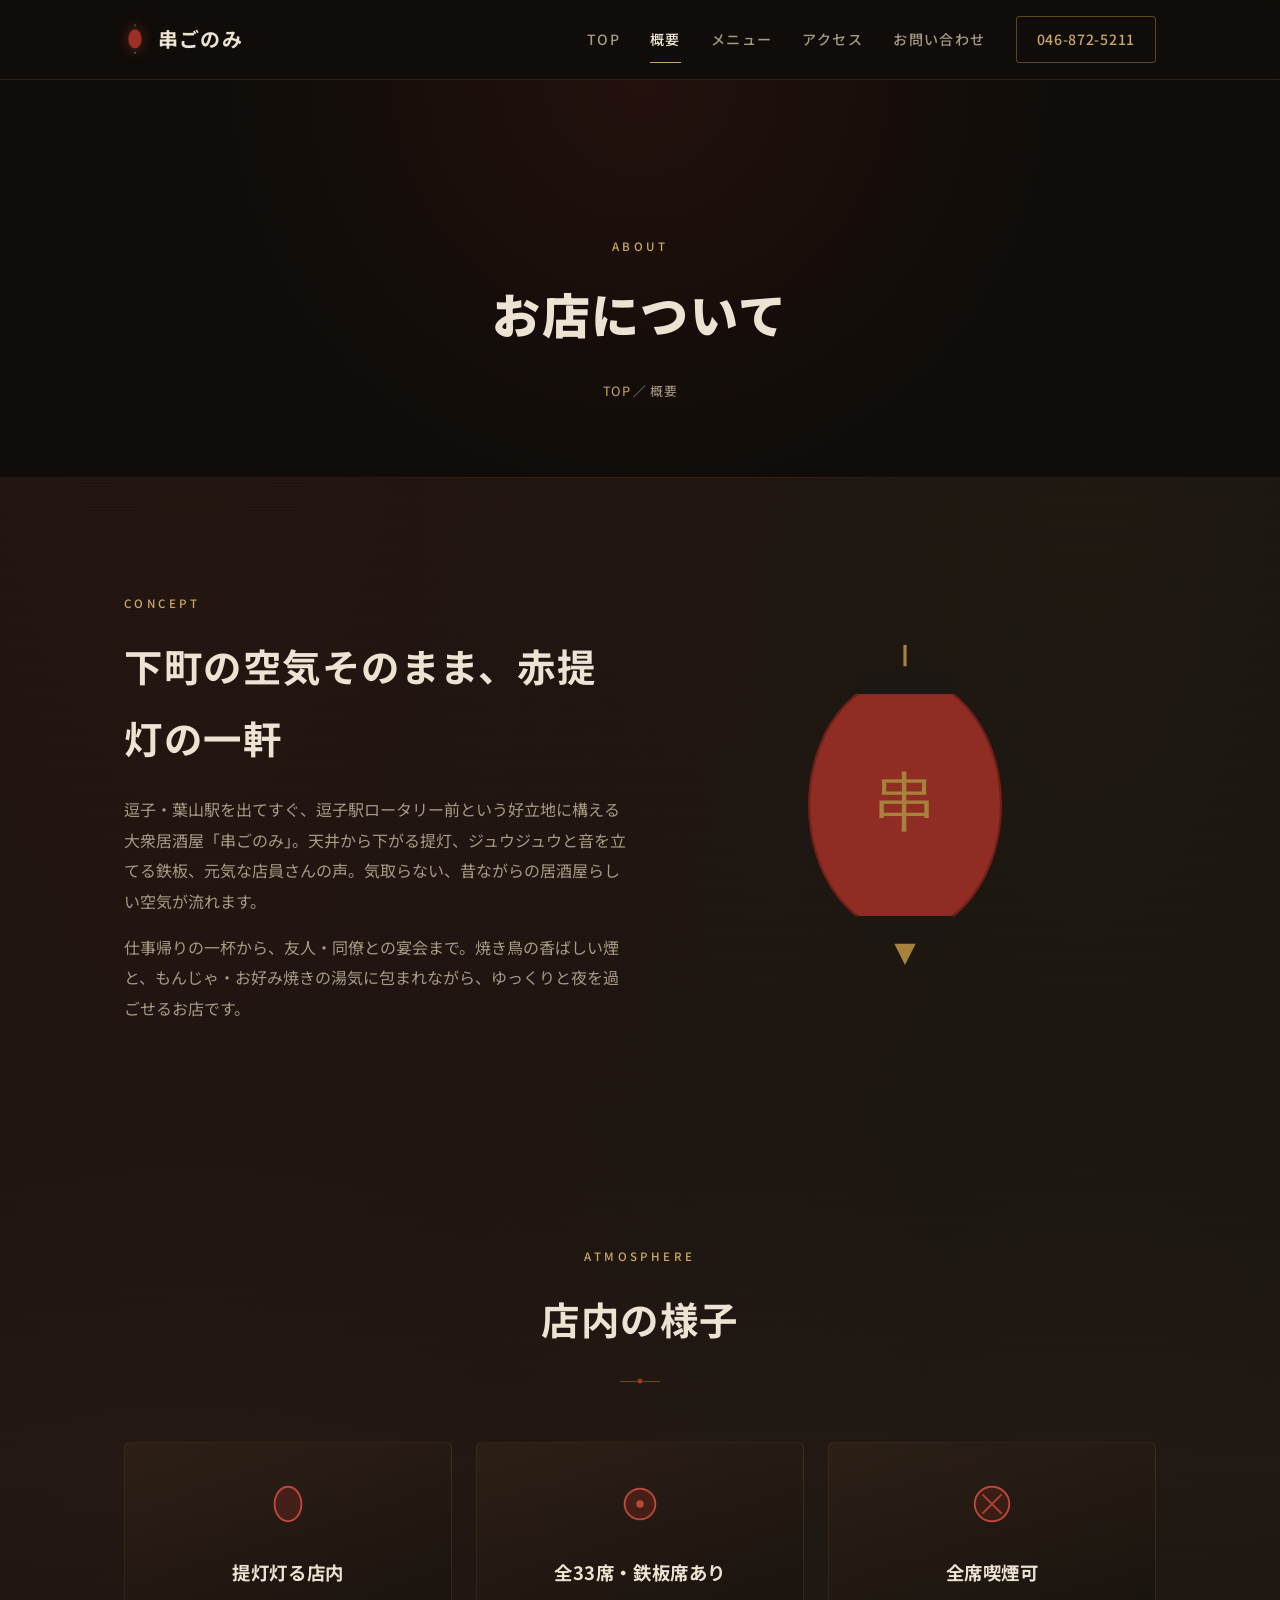
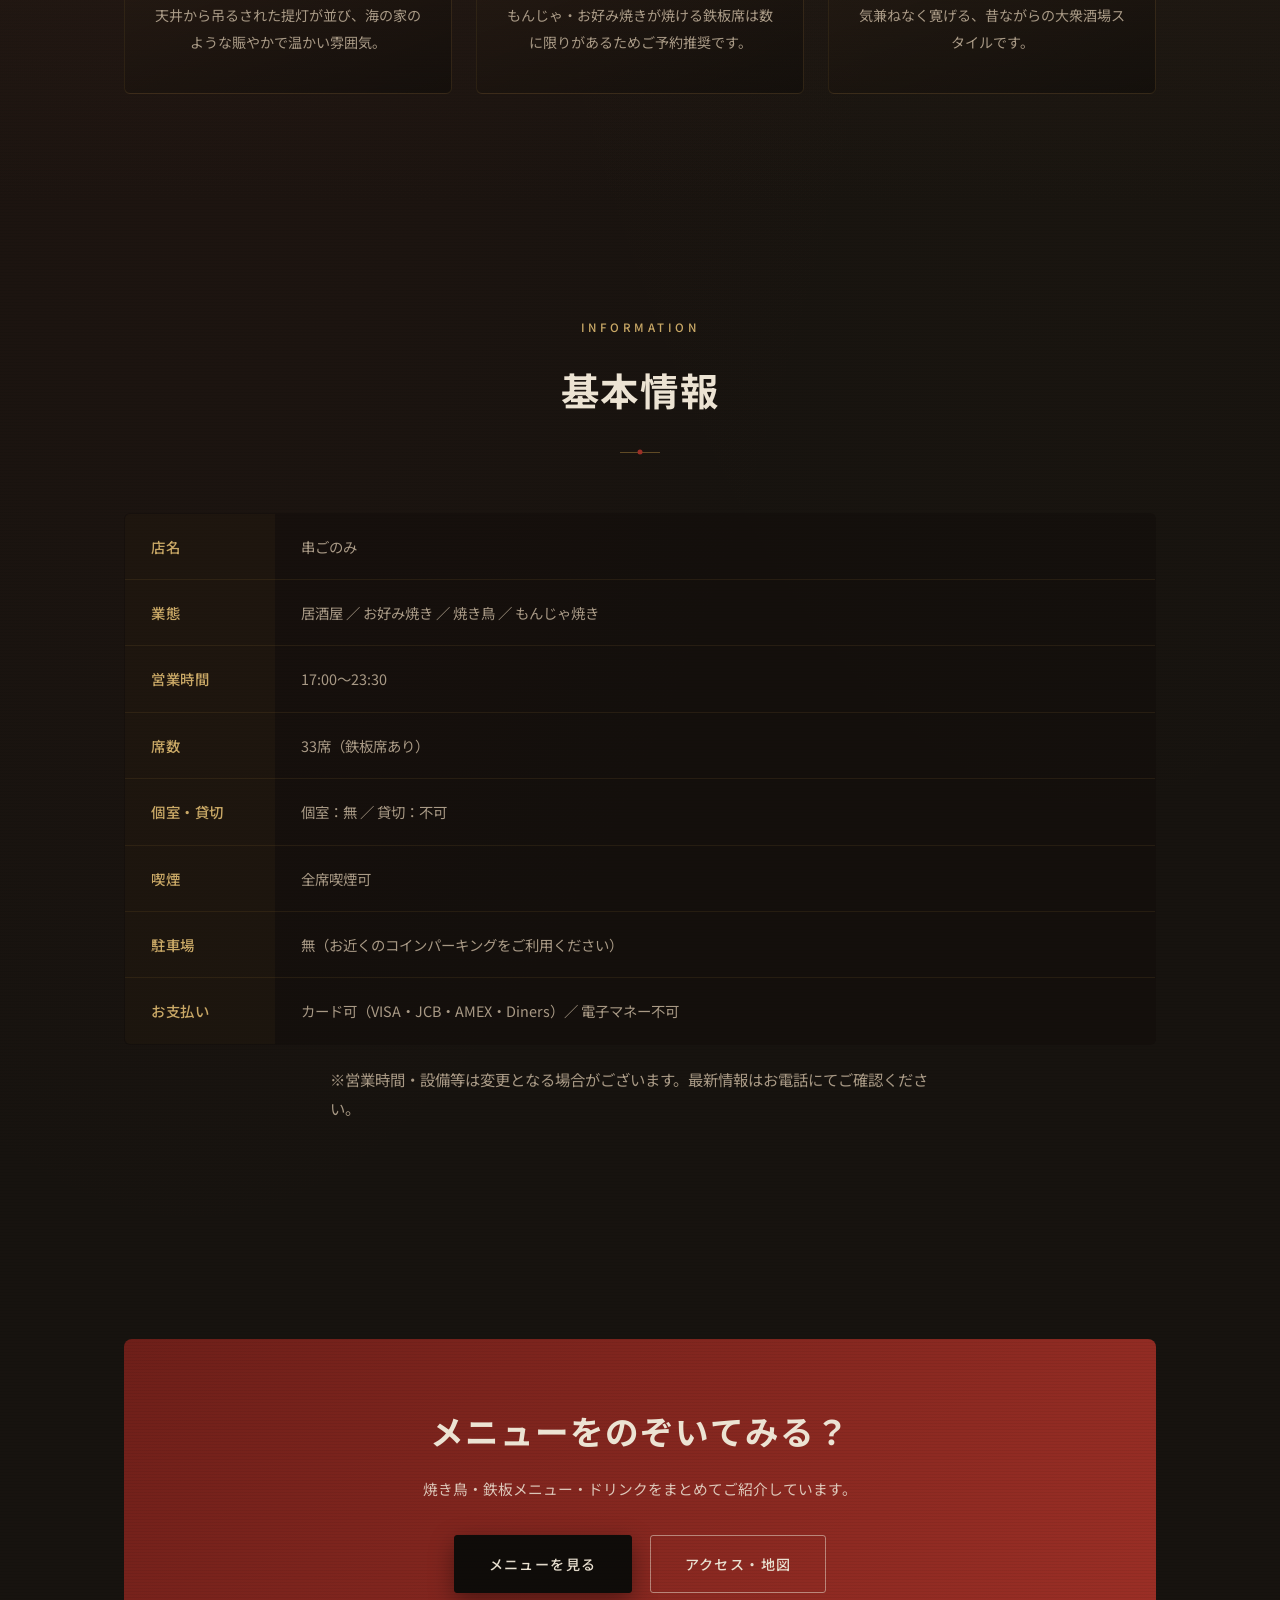
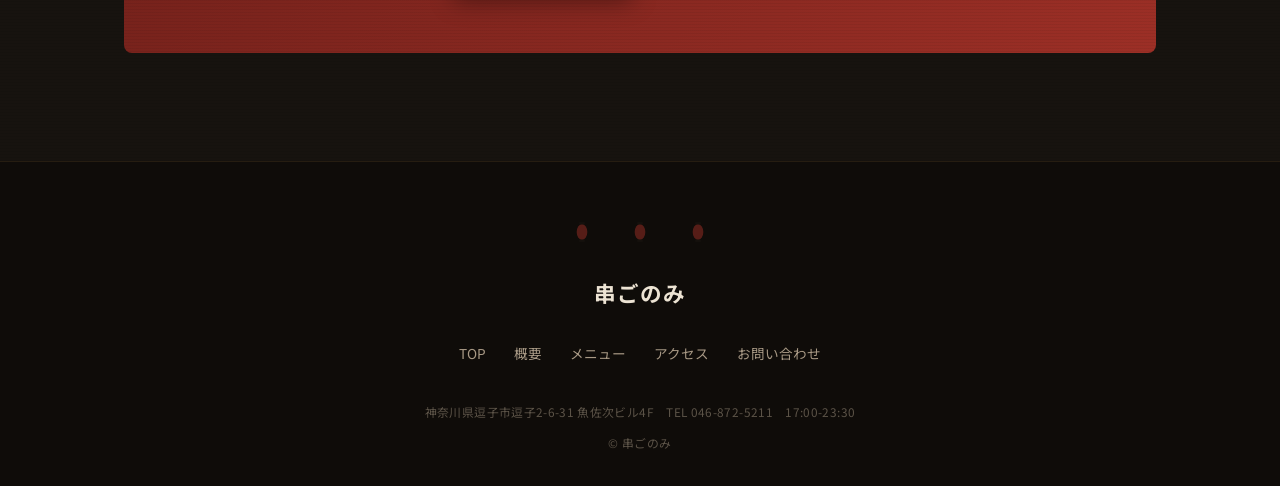
==== commit 7c431609: "Add files via upload" ====
--- a/about.html
+++ b/about.html
@@ -5,7 +5,7 @@
 <meta name="viewport" content="width=device-width, initial-scale=1.0">
 <title>概要｜串ごのみ ― 逗子の下町大衆居酒屋</title>
 <meta name="description" content="串ごのみは逗子駅前の大衆居酒屋。赤提灯が灯る店内、元気な店員、鉄板を囲む楽しさが自慢です。お店の雰囲気や基本情報をご紹介します。">
-<link rel="icon" href="data:image/svg+xml,%3Csvg xmlns='http://www.w3.org/2000/svg' viewBox='0 0 60 90'%3E%3Cellipse cx='30' cy='45' rx='24' ry='32' fill='%23d9502d'/%3E%3Crect x='20' y='8' width='20' height='10' fill='%233a2011'/%3E%3Crect x='20' y='72' width='20' height='10' fill='%233a2011'/%3E%3C/svg%3E">
+<link rel="icon" href="data:image/svg+xml,%3Csvg xmlns='http://www.w3.org/2000/svg' viewBox='0 0 60 90'%3E%3Cellipse cx='30' cy='45' rx='24' ry='32' fill='%239c2f26'/%3E%3Crect x='20' y='8' width='20' height='10' fill='%231c1712'/%3E%3Crect x='20' y='72' width='20' height='10' fill='%231c1712'/%3E%3C/svg%3E">
 <link rel="stylesheet" href="css/style.css">
 </head>
 <body>
@@ -16,12 +16,12 @@
   <div class="header-inner">
     <a href="index.html" class="logo">
       <svg class="lantern-mini" viewBox="0 0 60 90" xmlns="http://www.w3.org/2000/svg">
-        <line x1="30" y1="0" x2="30" y2="8" stroke="#c9861f" stroke-width="2"/>
-        <rect x="20" y="8" width="20" height="8" fill="#3a2011"/>
-        <ellipse cx="30" cy="45" rx="20" ry="29" fill="#d9502d"/>
-        <ellipse cx="30" cy="45" rx="20" ry="29" fill="none" stroke="#a83a1e" stroke-width="1.5"/>
-        <rect x="20" y="74" width="20" height="8" fill="#3a2011"/>
-        <path d="M28 84 L32 84 L30 92 Z" fill="#c9861f"/>
+        <line x1="30" y1="0" x2="30" y2="8" stroke="#a8823c" stroke-width="2"/>
+        <rect x="20" y="8" width="20" height="8" fill="#1c1712"/>
+        <ellipse cx="30" cy="45" rx="20" ry="29" fill="#9c2f26"/>
+        <ellipse cx="30" cy="45" rx="20" ry="29" fill="none" stroke="#6e1f19" stroke-width="1.5"/>
+        <rect x="20" y="74" width="20" height="8" fill="#1c1712"/>
+        <path d="M28 84 L32 84 L30 92 Z" fill="#a8823c"/>
       </svg>
       串ごのみ
     </a>
@@ -57,13 +57,13 @@
         </div>
         <div class="reveal reveal-delay-1" style="display:flex;align-items:center;justify-content:center;">
           <svg viewBox="0 0 300 300" width="100%" style="max-width:320px;">
-            <ellipse cx="150" cy="150" rx="90" ry="120" fill="#d9502d" opacity="0.9"/>
-            <ellipse cx="150" cy="150" rx="90" ry="120" fill="none" stroke="#a83a1e" stroke-width="2"/>
-            <rect x="105" y="20" width="90" height="26" fill="#3a2011"/>
-            <rect x="105" y="254" width="90" height="26" fill="#3a2011"/>
-            <line x1="150" y1="0" x2="150" y2="20" stroke="#c9861f" stroke-width="3"/>
-            <path d="M140 280 L160 280 L150 300 Z" fill="#c9861f"/>
-            <text x="150" y="168" text-anchor="middle" font-size="60" fill="#c9861f" font-family="'Yuji Syuku', serif">串</text>
+            <ellipse cx="150" cy="150" rx="90" ry="120" fill="#9c2f26" opacity="0.9"/>
+            <ellipse cx="150" cy="150" rx="90" ry="120" fill="none" stroke="#6e1f19" stroke-width="2"/>
+            <rect x="105" y="20" width="90" height="26" fill="#1c1712"/>
+            <rect x="105" y="254" width="90" height="26" fill="#1c1712"/>
+            <line x1="150" y1="0" x2="150" y2="20" stroke="#a8823c" stroke-width="3"/>
+            <path d="M140 280 L160 280 L150 300 Z" fill="#a8823c"/>
+            <text x="150" y="168" text-anchor="middle" font-size="60" fill="#a8823c" font-family="'Yuji Syuku', serif">串</text>
           </svg>
         </div>
       </div>
@@ -89,7 +89,7 @@
           <p>もんじゃ・お好み焼きが焼ける鉄板席は数に限りがあるためご予約推奨です。</p>
         </div>
         <div class="feature-card reveal reveal-delay-2">
-          <svg class="feature-icon" viewBox="0 0 48 48" fill="none"><path d="M14 14l20 20M34 14l-20 20" stroke="currentColor" stroke-width="2"/><circle cx="24" cy="24" r="18" fill="rgba(217,80,45,.18)" stroke="currentColor" stroke-width="2"/></svg>
+          <svg class="feature-icon" viewBox="0 0 48 48" fill="none"><path d="M14 14l20 20M34 14l-20 20" stroke="currentColor" stroke-width="2"/><circle cx="24" cy="24" r="18" fill="rgba(156,47,38,.18)" stroke="currentColor" stroke-width="2"/></svg>
           <h3>全席喫煙可</h3>
           <p>気兼ねなく寛げる、昔ながらの大衆酒場スタイルです。</p>
         </div>
@@ -135,9 +135,9 @@
 <footer class="site-footer">
   <div class="wrap">
     <div class="footer-lanterns">
-      <svg class="lantern-mini" viewBox="0 0 60 90"><ellipse cx="30" cy="45" rx="20" ry="29" fill="#d9502d"/><rect x="20" y="8" width="20" height="8" fill="#3a2011"/><rect x="20" y="74" width="20" height="8" fill="#3a2011"/></svg>
-      <svg class="lantern-mini" viewBox="0 0 60 90"><ellipse cx="30" cy="45" rx="20" ry="29" fill="#d9502d"/><rect x="20" y="8" width="20" height="8" fill="#3a2011"/><rect x="20" y="74" width="20" height="8" fill="#3a2011"/></svg>
-      <svg class="lantern-mini" viewBox="0 0 60 90"><ellipse cx="30" cy="45" rx="20" ry="29" fill="#d9502d"/><rect x="20" y="8" width="20" height="8" fill="#3a2011"/><rect x="20" y="74" width="20" height="8" fill="#3a2011"/></svg>
+      <svg class="lantern-mini" viewBox="0 0 60 90"><ellipse cx="30" cy="45" rx="20" ry="29" fill="#9c2f26"/><rect x="20" y="8" width="20" height="8" fill="#1c1712"/><rect x="20" y="74" width="20" height="8" fill="#1c1712"/></svg>
+      <svg class="lantern-mini" viewBox="0 0 60 90"><ellipse cx="30" cy="45" rx="20" ry="29" fill="#9c2f26"/><rect x="20" y="8" width="20" height="8" fill="#1c1712"/><rect x="20" y="74" width="20" height="8" fill="#1c1712"/></svg>
+      <svg class="lantern-mini" viewBox="0 0 60 90"><ellipse cx="30" cy="45" rx="20" ry="29" fill="#9c2f26"/><rect x="20" y="8" width="20" height="8" fill="#1c1712"/><rect x="20" y="74" width="20" height="8" fill="#1c1712"/></svg>
     </div>
     <div class="footer-logo">串ごのみ</div>
     <nav class="footer-nav">
--- a/css/style.css
+++ b/css/style.css
@@ -1,21 +1,20 @@
-@import url('https://fonts.googleapis.com/css2?family=Hachi+Maru+Pop&family=Zen+Maru+Gothic:wght@400;500;700;900&display=swap');
+@import url('https://fonts.googleapis.com/css2?family=Noto+Sans+JP:wght@400;500;700;900&display=swap');
 
 :root {
-  --bg: #faf1dc;
-  --bg-deep: #f2dfa8;
-  --paper: #fffaf0;
-  --red: #d9502d;
-  --red-light: #e8703f;
-  --red-deep: #a83a1e;
-  --gold: #c9861f;
-  --gold-soft: #a3651a;
-  --teal: #4a8c86;
-  --ink: #4a2c17;
-  --ink-dim: #8a7256;
-  --on-color: #fff8ea;
-  --shadow: rgba(122, 78, 30, 0.22);
-  --font-pop: 'Hachi Maru Pop', 'Zen Maru Gothic', sans-serif;
-  --font-body: 'Zen Maru Gothic', 'Noto Sans JP', sans-serif;
+  --bg: #17130f;
+  --bg-deep: #0f0c09;
+  --wood: #3c2a1c;
+  --wood-light: #5a4130;
+  --iron: #2b2b2b;
+  --red: #9c2f26;
+  --red-light: #b8483a;
+  --red-deep: #6e1f19;
+  --brass: #a8823c;
+  --brass-soft: #c9a866;
+  --cream: #ece3d3;
+  --cream-dim: #a89985;
+  --shadow: rgba(0, 0, 0, 0.5);
+  --font: 'Noto Sans JP', sans-serif;
 }
 
 * { box-sizing: border-box; margin: 0; padding: 0; }
@@ -25,13 +24,13 @@
 body {
   background-color: var(--bg);
   background-image:
-    radial-gradient(circle, rgba(122,78,30,0.10) 1.5px, transparent 1.5px),
-    radial-gradient(ellipse at 15% 0%, rgba(217,80,45,0.10), transparent 50%),
-    radial-gradient(ellipse at 85% 15%, rgba(201,134,31,0.14), transparent 45%);
-  background-size: 22px 22px, auto, auto;
-  color: var(--ink);
-  font-family: var(--font-body);
-  line-height: 1.85;
+    repeating-linear-gradient(180deg, rgba(0,0,0,0.07) 0px, rgba(0,0,0,0.07) 1px, transparent 1px, transparent 3px),
+    radial-gradient(ellipse at 15% 0%, rgba(156,47,38,0.12), transparent 55%),
+    radial-gradient(ellipse at 85% 10%, rgba(168,130,60,0.06), transparent 45%);
+  color: var(--cream);
+  font-family: var(--font);
+  font-weight: 400;
+  line-height: 1.9;
   overflow-x: hidden;
   -webkit-font-smoothing: antialiased;
 }
@@ -54,7 +53,7 @@
   flex: 1;
   background: linear-gradient(180deg, var(--red-deep), var(--red));
   transform-origin: top;
-  animation: norenOpen 1s cubic-bezier(.68,-0.4,.27,1.4) forwards;
+  animation: norenOpen 1s cubic-bezier(.65,0,.35,1) forwards;
   animation-delay: .15s;
 }
 .noren-curtain span:nth-child(2) { animation-delay: .25s; }
@@ -70,65 +69,66 @@
   position: sticky;
   top: 0;
   z-index: 500;
-  background: rgba(250, 241, 220, 0.92);
-  backdrop-filter: blur(6px);
-  border-bottom: 3px dashed rgba(201, 134, 31, 0.4);
+  background: rgba(15, 12, 9, 0.94);
+  backdrop-filter: blur(8px);
+  border-bottom: 1px solid rgba(168, 130, 60, 0.2);
   transition: box-shadow .3s ease;
 }
-.site-header.scrolled { box-shadow: 0 8px 20px var(--shadow); }
+.site-header.scrolled { box-shadow: 0 10px 30px var(--shadow); }
 .header-inner {
   display: flex;
   align-items: center;
   justify-content: space-between;
-  padding: 14px 24px;
+  padding: 16px 24px;
   max-width: 1080px;
   margin: 0 auto;
 }
 .logo {
   display: flex;
   align-items: center;
-  gap: 10px;
-  font-family: var(--font-pop);
-  font-size: 1.5rem;
-  color: var(--red-deep);
-  letter-spacing: .03em;
-}
-.logo .lantern-mini { width: 26px; height: 34px; animation: swing 3.2s ease-in-out infinite; transform-origin: top center; }
+  gap: 12px;
+  font-family: var(--font);
+  font-weight: 700;
+  font-size: 1.25rem;
+  color: var(--cream);
+  letter-spacing: .06em;
+}
+.logo .lantern-mini { width: 22px; height: 30px; animation: swing 4.5s ease-in-out infinite; transform-origin: top center; filter: drop-shadow(0 0 6px rgba(156,47,38,.5)); }
 .nav {
   display: flex;
   align-items: center;
-  gap: 26px;
+  gap: 30px;
 }
 .nav a {
-  font-size: .92rem;
-  font-weight: 500;
-  letter-spacing: .05em;
-  color: var(--ink-dim);
+  font-size: .88rem;
+  font-weight: 500;
+  letter-spacing: .1em;
+  color: var(--cream-dim);
   position: relative;
   padding: 4px 0;
-  transition: color .25s ease, transform .25s ease;
+  transition: color .25s ease;
 }
 .nav a::after {
   content: '';
   position: absolute;
-  left: 0; bottom: -4px;
-  width: 0; height: 3px;
-  background: var(--red);
-  border-radius: 3px;
+  left: 0; bottom: -6px;
+  width: 0; height: 1px;
+  background: var(--brass-soft);
   transition: width .3s ease;
 }
-.nav a:hover, .nav a.active { color: var(--red-deep); transform: translateY(-1px); }
+.nav a:hover, .nav a.active { color: var(--cream); }
 .nav a:hover::after, .nav a.active::after { width: 100%; }
 .nav .btn-call {
-  background: var(--red);
-  color: var(--on-color);
-  padding: 9px 18px;
-  border-radius: 999px;
-  border: 2px solid var(--red-deep);
-  font-weight: 700;
-  box-shadow: 0 3px 0 var(--red-deep);
-}
-.nav .btn-call:hover { background: var(--red-light); transform: translateY(-2px); box-shadow: 0 5px 0 var(--red-deep); }
+  background: transparent;
+  color: var(--brass-soft);
+  padding: 9px 20px;
+  border-radius: 3px;
+  border: 1px solid rgba(168,130,60,.5);
+  font-weight: 500;
+  letter-spacing: .05em;
+  transition: all .25s ease;
+}
+.nav .btn-call:hover { background: rgba(168,130,60,.1); border-color: var(--brass-soft); }
 
 .hamburger {
   display: none;
@@ -139,39 +139,38 @@
   cursor: pointer;
   padding: 8px;
 }
-.hamburger span { width: 24px; height: 3px; border-radius: 2px; background: var(--red-deep); transition: all .3s ease; }
-.hamburger.open span:nth-child(1) { transform: translateY(8px) rotate(45deg); }
+.hamburger span { width: 22px; height: 1px; background: var(--brass-soft); transition: all .3s ease; }
+.hamburger.open span:nth-child(1) { transform: translateY(6px) rotate(45deg); }
 .hamburger.open span:nth-child(2) { opacity: 0; }
-.hamburger.open span:nth-child(3) { transform: translateY(-8px) rotate(-45deg); }
+.hamburger.open span:nth-child(3) { transform: translateY(-6px) rotate(-45deg); }
 
 /* ---------- Buttons ---------- */
 .btn {
   display: inline-flex;
   align-items: center;
   gap: 8px;
-  padding: 14px 32px;
-  border-radius: 999px;
-  font-size: .95rem;
-  font-weight: 700;
-  letter-spacing: .05em;
-  border: 2px solid transparent;
+  padding: 15px 34px;
+  border-radius: 3px;
+  font-size: .88rem;
+  font-weight: 500;
+  letter-spacing: .1em;
+  border: 1px solid transparent;
   cursor: pointer;
-  transition: transform .2s cubic-bezier(.68,-0.4,.27,1.4), box-shadow .2s ease, background .2s ease;
+  transition: transform .25s ease, box-shadow .25s ease, background .25s ease, border-color .25s ease;
 }
 .btn-primary {
   background: var(--red);
-  color: var(--on-color);
-  border-color: var(--red-deep);
-  box-shadow: 0 4px 0 var(--red-deep);
-}
-.btn-primary:hover { transform: translateY(-3px) scale(1.03); box-shadow: 0 7px 0 var(--red-deep); }
+  color: var(--cream);
+  border-color: var(--red);
+  box-shadow: 0 8px 20px rgba(156,47,38,.3);
+}
+.btn-primary:hover { background: var(--red-light); transform: translateY(-2px); box-shadow: 0 12px 26px rgba(156,47,38,.4); }
 .btn-outline {
-  background: var(--paper);
-  color: var(--gold-soft);
-  border-color: var(--gold);
-  box-shadow: 0 4px 0 rgba(201,134,31,.35);
-}
-.btn-outline:hover { transform: translateY(-3px) scale(1.03); background: #fff; box-shadow: 0 7px 0 rgba(201,134,31,.35); }
+  background: transparent;
+  color: var(--brass-soft);
+  border-color: rgba(168,130,60,.5);
+}
+.btn-outline:hover { background: rgba(168,130,60,.08); border-color: var(--brass-soft); transform: translateY(-2px); }
 
 /* ---------- Hero ---------- */
 .hero {
@@ -188,27 +187,11 @@
   content: '';
   position: absolute; inset: 0;
   background:
-    conic-gradient(from 0deg at 50% 20%,
-      rgba(217,80,45,.10) 0deg, transparent 12deg,
-      rgba(217,80,45,.10) 24deg, transparent 36deg,
-      rgba(217,80,45,.10) 48deg, transparent 60deg,
-      rgba(217,80,45,.10) 72deg, transparent 84deg,
-      rgba(217,80,45,.10) 96deg, transparent 108deg,
-      rgba(217,80,45,.10) 120deg, transparent 132deg,
-      rgba(217,80,45,.10) 144deg, transparent 156deg,
-      rgba(217,80,45,.10) 168deg, transparent 180deg,
-      rgba(217,80,45,.10) 192deg, transparent 204deg,
-      rgba(217,80,45,.10) 216deg, transparent 228deg,
-      rgba(217,80,45,.10) 240deg, transparent 252deg,
-      rgba(217,80,45,.10) 264deg, transparent 276deg,
-      rgba(217,80,45,.10) 288deg, transparent 300deg,
-      rgba(217,80,45,.10) 312deg, transparent 324deg,
-      rgba(217,80,45,.10) 336deg, transparent 348deg, rgba(217,80,45,.10) 360deg),
-    linear-gradient(180deg, var(--bg), var(--bg-deep) 90%);
-  animation: sunspin 60s linear infinite;
+    radial-gradient(circle at 50% 25%, rgba(156,47,38,.20), transparent 55%),
+    radial-gradient(circle at 50% 100%, rgba(168,130,60,.08), transparent 60%),
+    linear-gradient(180deg, var(--bg-deep), var(--bg) 65%);
   z-index: 0;
 }
-@keyframes sunspin { to { transform: rotate(360deg); } }
 .hero-lanterns {
   position: absolute;
   top: 0; left: 0; right: 0;
@@ -218,44 +201,44 @@
   z-index: 1;
   pointer-events: none;
 }
-.hero-lanterns .lantern { width: 70px; animation: swing 4s ease-in-out infinite; transform-origin: top center; opacity: .9; filter: drop-shadow(0 6px 10px rgba(122,78,30,.25)); }
-.hero-lanterns .lantern:nth-child(2) { animation-delay: .6s; width: 50px; opacity: .75; margin-top: 40px; }
-.hero-lanterns .lantern:nth-child(3) { animation-delay: 1.2s; width: 90px; opacity: 1; }
-.hero-lanterns .lantern:nth-child(4) { animation-delay: .3s; width: 55px; opacity: .7; margin-top: 60px; }
-.hero-lanterns .lantern:nth-child(5) { animation-delay: 1.6s; width: 75px; opacity: .85; }
+.hero-lanterns .lantern { width: 62px; animation: swing 5s ease-in-out infinite; transform-origin: top center; opacity: .8; filter: drop-shadow(0 0 16px rgba(156,47,38,.35)); }
+.hero-lanterns .lantern:nth-child(2) { animation-delay: .7s; width: 44px; opacity: .55; margin-top: 40px; }
+.hero-lanterns .lantern:nth-child(3) { animation-delay: 1.4s; width: 78px; opacity: .9; }
+.hero-lanterns .lantern:nth-child(4) { animation-delay: .35s; width: 48px; opacity: .5; margin-top: 55px; }
+.hero-lanterns .lantern:nth-child(5) { animation-delay: 1.9s; width: 66px; opacity: .7; }
 
 .hero-content { position: relative; z-index: 2; }
 .hero-eyebrow {
   display: inline-block;
-  color: var(--gold-soft);
-  font-weight: 700;
-  letter-spacing: .2em;
-  font-size: .8rem;
-  margin-bottom: 22px;
-  border: 2px dashed var(--gold);
-  background: var(--paper);
-  padding: 6px 18px;
+  color: var(--brass-soft);
+  font-weight: 500;
+  letter-spacing: .35em;
+  font-size: .72rem;
+  margin-bottom: 26px;
+  border: 1px solid rgba(168,130,60,.4);
+  padding: 7px 20px;
   border-radius: 999px;
 }
 .hero-title {
-  font-family: var(--font-pop);
+  font-family: var(--font);
+  font-weight: 900;
+  font-size: clamp(2.4rem, 6.5vw, 4.6rem);
+  line-height: 1.4;
+  color: var(--cream);
+  letter-spacing: .04em;
+  text-shadow: 0 4px 30px rgba(0,0,0,.5);
+  animation: glow 5s ease-in-out infinite;
+}
+.hero-title span { color: var(--red-light); }
+.hero-sub {
+  margin-top: 24px;
+  font-size: 1rem;
   font-weight: 400;
-  font-size: clamp(2.6rem, 8vw, 5.4rem);
-  line-height: 1.25;
-  color: var(--red-deep);
-  text-shadow: 3px 3px 0 var(--gold), 3px 3px 0 var(--gold);
-  animation: bob 4s ease-in-out infinite;
-}
-.hero-title span { color: var(--teal); }
-.hero-sub {
-  margin-top: 22px;
-  font-size: 1.05rem;
-  font-weight: 500;
-  color: var(--ink-dim);
-  letter-spacing: .05em;
+  color: var(--cream-dim);
+  letter-spacing: .06em;
 }
 .hero-actions {
-  margin-top: 42px;
+  margin-top: 44px;
   display: flex;
   gap: 18px;
   justify-content: center;
@@ -263,28 +246,28 @@
 }
 .hero-scroll {
   position: absolute;
-  bottom: 28px;
+  bottom: 30px;
   left: 50%;
   transform: translateX(-50%);
   z-index: 2;
-  color: var(--gold-soft);
-  font-size: .75rem;
-  font-weight: 700;
-  letter-spacing: .2em;
+  color: var(--brass-soft);
+  font-size: .68rem;
+  font-weight: 500;
+  letter-spacing: .25em;
   display: flex;
   flex-direction: column;
   align-items: center;
   gap: 8px;
 }
-.hero-scroll .line { width: 2px; height: 40px; background: linear-gradient(var(--gold), transparent); border-radius: 2px; animation: scrollLine 2s ease-in-out infinite; }
+.hero-scroll .line { width: 1px; height: 40px; background: linear-gradient(var(--brass-soft), transparent); animation: scrollLine 2.2s ease-in-out infinite; }
 
 @keyframes swing {
-  0%, 100% { transform: rotate(-6deg); }
-  50% { transform: rotate(6deg); }
-}
-@keyframes bob {
-  0%, 100% { transform: translateY(0) rotate(-1deg); }
-  50% { transform: translateY(-8px) rotate(1deg); }
+  0%, 100% { transform: rotate(-3deg); }
+  50% { transform: rotate(3deg); }
+}
+@keyframes glow {
+  0%, 100% { text-shadow: 0 4px 30px rgba(0,0,0,.5); }
+  50% { text-shadow: 0 4px 30px rgba(0,0,0,.5), 0 0 34px rgba(156,47,38,.25); }
 }
 @keyframes scrollLine {
   0% { transform: scaleY(0); transform-origin: top; }
@@ -294,232 +277,262 @@
 }
 
 /* ---------- Sections ---------- */
-section { padding: 100px 0; position: relative; }
-.section-title-wrap { text-align: center; margin-bottom: 56px; }
+section { padding: 108px 0; position: relative; }
+.section-title-wrap { text-align: center; margin-bottom: 60px; }
 .section-eyebrow {
-  color: var(--teal);
-  font-weight: 700;
-  letter-spacing: .25em;
-  font-size: .78rem;
+  color: var(--brass-soft);
+  font-weight: 500;
+  letter-spacing: .3em;
+  font-size: .72rem;
   text-transform: uppercase;
 }
 .section-title {
-  font-family: var(--font-pop);
-  font-weight: 400;
-  font-size: clamp(2rem, 5vw, 2.9rem);
-  color: var(--red-deep);
-  margin-top: 10px;
+  font-family: var(--font);
+  font-weight: 700;
+  font-size: clamp(1.7rem, 4vw, 2.4rem);
+  color: var(--cream);
+  margin-top: 12px;
+  letter-spacing: .04em;
 }
 .section-desc {
-  max-width: 640px;
+  max-width: 620px;
   margin: 18px auto 0;
-  color: var(--ink-dim);
-  font-size: 1rem;
+  color: var(--cream-dim);
+  font-size: .96rem;
 }
 
 .divider {
-  width: 70px; height: 4px;
-  background: repeating-linear-gradient(90deg, var(--red) 0 8px, var(--gold) 8px 16px);
-  margin: 22px auto;
-  border-radius: 3px;
+  width: 40px; height: 1px;
+  background: rgba(168,130,60,.5);
+  margin: 26px auto;
   position: relative;
 }
-.divider::before, .divider::after {
+.divider::before {
   content: '';
   position: absolute;
-  top: 50%; width: 8px; height: 8px;
-  background: var(--teal);
+  left: 50%; top: 50%;
+  width: 5px; height: 5px;
+  background: var(--red);
   border-radius: 50%;
-  transform: translateY(-50%);
-}
-.divider::before { left: -18px; }
-.divider::after { right: -18px; }
+  transform: translate(-50%, -50%);
+}
 
 /* reveal on scroll */
-.reveal { opacity: 0; transform: translateY(30px) scale(.96); transition: opacity .6s ease, transform .6s cubic-bezier(.34,1.56,.64,1); }
-.reveal.is-visible { opacity: 1; transform: translateY(0) scale(1); }
+.reveal { opacity: 0; transform: translateY(24px); transition: opacity .8s ease, transform .8s ease; }
+.reveal.is-visible { opacity: 1; transform: translateY(0); }
 .reveal-delay-1.is-visible { transition-delay: .1s; }
 .reveal-delay-2.is-visible { transition-delay: .2s; }
 .reveal-delay-3.is-visible { transition-delay: .3s; }
 
 /* ---------- Cards / grid ---------- */
-.grid-3 { display: grid; grid-template-columns: repeat(3, 1fr); gap: 28px; }
+.grid-3 { display: grid; grid-template-columns: repeat(3, 1fr); gap: 24px; }
 .grid-2 { display: grid; grid-template-columns: repeat(2, 1fr); gap: 28px; }
 
 .feature-card {
-  background: var(--paper);
-  border: 3px solid var(--ink);
-  border-radius: 20px;
-  padding: 36px 28px;
+  background: linear-gradient(160deg, rgba(60,42,28,.4), rgba(15,12,9,.6));
+  border: 1px solid rgba(168,130,60,.15);
+  border-radius: 6px;
+  padding: 38px 28px;
   text-align: center;
-  box-shadow: 6px 6px 0 var(--gold);
-  transition: transform .25s cubic-bezier(.34,1.56,.64,1), box-shadow .25s ease;
+  transition: transform .3s ease, box-shadow .3s ease, border-color .3s ease;
 }
 .feature-card:hover {
-  transform: translate(-3px, -6px);
-  box-shadow: 9px 10px 0 var(--gold);
+  transform: translateY(-6px);
+  box-shadow: 0 20px 40px rgba(0,0,0,.4);
+  border-color: rgba(168,130,60,.4);
 }
 .feature-icon {
-  width: 56px; height: 56px;
-  margin: 0 auto 18px;
-  color: var(--red);
+  width: 46px; height: 46px;
+  margin: 0 auto 20px;
+  color: var(--red-light);
 }
 .feature-card h3 {
-  font-family: var(--font-pop);
-  font-weight: 400;
-  font-size: 1.3rem;
-  color: var(--red-deep);
+  font-family: var(--font);
+  font-weight: 700;
+  font-size: 1.15rem;
+  color: var(--cream);
   margin-bottom: 12px;
-}
-.feature-card p { color: var(--ink-dim); font-size: .93rem; }
+  letter-spacing: .03em;
+}
+.feature-card p { color: var(--cream-dim); font-size: .88rem; }
 
 /* menu items */
-.menu-category { margin-bottom: 64px; }
+.menu-category { margin-bottom: 68px; }
 .menu-category h3 {
-  font-family: var(--font-pop);
-  font-weight: 400;
-  font-size: 1.6rem;
-  color: var(--red-deep);
-  margin-bottom: 6px;
+  font-family: var(--font);
+  font-weight: 700;
+  font-size: 1.35rem;
+  color: var(--cream);
+  margin-bottom: 8px;
   display: flex;
   align-items: center;
   gap: 12px;
-}
-.menu-category h3 .steam { width: 20px; height: 26px; }
-.menu-category .cat-desc { color: var(--ink-dim); font-size: .88rem; margin-bottom: 22px; }
-.menu-list { display: grid; grid-template-columns: repeat(2, 1fr); gap: 4px 40px; }
+  letter-spacing: .03em;
+}
+.menu-category h3 .steam { width: 18px; height: 24px; }
+.menu-category .cat-desc { color: var(--cream-dim); font-size: .86rem; margin-bottom: 24px; }
+.menu-list { display: grid; grid-template-columns: repeat(2, 1fr); gap: 2px 40px; }
 .menu-item {
   display: flex;
   justify-content: space-between;
   align-items: baseline;
   gap: 12px;
-  padding: 14px 4px;
-  border-bottom: 3px dotted rgba(201,134,31,.4);
+  padding: 15px 4px;
+  border-bottom: 1px solid rgba(168,130,60,.15);
   transition: background .25s ease, padding-left .25s ease;
 }
-.menu-item:hover { background: rgba(217,80,45,.08); padding-left: 10px; }
-.menu-item .name { font-weight: 700; color: var(--ink); }
-.menu-item .name small { display: block; color: var(--ink-dim); font-size: .78rem; margin-top: 2px; font-weight: 400; }
+.menu-item:hover { background: rgba(156,47,38,.06); padding-left: 8px; }
+.menu-item .name { font-weight: 500; color: var(--cream); font-size: .95rem; }
+.menu-item .name small { display: block; color: var(--cream-dim); font-size: .76rem; margin-top: 3px; font-weight: 400; }
 .menu-item .price {
-  color: var(--on-color);
-  background: var(--teal);
-  font-weight: 700;
+  color: var(--brass-soft);
+  font-weight: 500;
   font-size: .78rem;
-  padding: 4px 10px;
+  letter-spacing: .05em;
+  white-space: nowrap;
+}
+.menu-item .price:empty { display: none; }
+
+/* nomihoudai highlight plan */
+.plan-box {
+  background: linear-gradient(155deg, rgba(156,47,38,.16), rgba(15,12,9,.5));
+  border: 1px solid rgba(168,130,60,.35);
+  border-radius: 8px;
+  padding: 34px 32px;
+  display: flex;
+  justify-content: space-between;
+  align-items: center;
+  gap: 24px;
+  flex-wrap: wrap;
+}
+.plan-box .plan-text h4 {
+  font-family: var(--font);
+  font-weight: 700;
+  font-size: 1.15rem;
+  color: var(--cream);
+  letter-spacing: .03em;
+  margin-bottom: 8px;
+}
+.plan-box .plan-text p { color: var(--cream-dim); font-size: .88rem; max-width: 480px; }
+.plan-box .plan-badge {
+  flex-shrink: 0;
+  border: 1px solid var(--brass-soft);
+  color: var(--brass-soft);
+  font-size: .78rem;
+  font-weight: 500;
+  letter-spacing: .1em;
+  padding: 10px 22px;
   border-radius: 999px;
-  white-space: nowrap;
-  transform: rotate(-4deg);
-  display: inline-block;
-}
-.menu-item .price:empty { display: none; }
-
-.tag-row { display: flex; flex-wrap: wrap; gap: 10px; justify-content: center; margin-top: 28px; }
+}
+
+.tag-row { display: flex; flex-wrap: wrap; gap: 10px; justify-content: center; margin-top: 30px; }
 .tag {
-  border: 2px solid var(--gold);
-  background: var(--paper);
-  color: var(--gold-soft);
-  font-weight: 700;
+  border: 1px solid rgba(168,130,60,.3);
+  color: var(--cream-dim);
+  font-weight: 400;
   padding: 6px 16px;
   border-radius: 999px;
-  font-size: .82rem;
-  transition: all .25s cubic-bezier(.34,1.56,.64,1);
-}
-.tag:hover { border-color: var(--red); color: var(--red-deep); transform: translateY(-3px) rotate(-3deg); }
+  font-size: .78rem;
+  letter-spacing: .03em;
+  transition: all .25s ease;
+}
+.tag:hover { border-color: var(--brass-soft); color: var(--brass-soft); }
 
 /* info table */
 .info-table {
   width: 100%;
   border-collapse: collapse;
-  background: var(--paper);
-  border: 3px solid var(--ink);
-  border-radius: 18px;
+  background: rgba(15,12,9,.4);
+  border: 1px solid rgba(168,130,60,.15);
+  border-radius: 6px;
   overflow: hidden;
-  box-shadow: 6px 6px 0 var(--gold);
-}
-.info-table tr { border-bottom: 2px dashed rgba(201,134,31,.3); }
+}
+.info-table tr { border-bottom: 1px solid rgba(168,130,60,.12); }
 .info-table tr:last-child { border-bottom: none; }
 .info-table th, .info-table td {
   text-align: left;
-  padding: 18px 24px;
-  font-size: .95rem;
+  padding: 19px 26px;
+  font-size: .9rem;
 }
 .info-table th {
-  width: 160px;
-  color: var(--red-deep);
-  font-weight: 700;
-  letter-spacing: .03em;
-  background: rgba(201,134,31,.08);
-}
-.info-table td { color: var(--ink-dim); }
-.info-table a { color: var(--teal); font-weight: 700; }
+  width: 150px;
+  color: var(--brass-soft);
+  font-weight: 500;
+  letter-spacing: .04em;
+  background: rgba(168,130,60,.05);
+}
+.info-table td { color: var(--cream-dim); }
+.info-table a { color: var(--brass-soft); }
 .info-table a:hover { text-decoration: underline; }
 
 .map-frame {
   width: 100%;
   height: 380px;
-  border: 3px solid var(--ink);
-  border-radius: 18px;
+  border: 1px solid rgba(168,130,60,.2);
+  border-radius: 6px;
   overflow: hidden;
-  box-shadow: 6px 6px 0 var(--gold);
+  filter: grayscale(.4) sepia(.12) brightness(.9);
 }
 .map-frame iframe { width: 100%; height: 100%; border: 0; }
 
 /* callout / cta band */
 .cta-band {
-  background: repeating-linear-gradient(135deg, var(--red) 0 18px, var(--red-light) 18px 36px);
-  border: 3px solid var(--ink);
-  border-radius: 24px;
-  padding: 56px 40px;
+  background: linear-gradient(135deg, var(--red-deep), var(--red));
+  border-radius: 8px;
+  padding: 60px 40px;
   text-align: center;
   position: relative;
   overflow: hidden;
-  box-shadow: 8px 8px 0 var(--gold);
+}
+.cta-band::before {
+  content: '';
+  position: absolute; inset: 0;
+  background: repeating-linear-gradient(180deg, rgba(0,0,0,.05) 0 1px, transparent 1px 3px);
 }
 .cta-band h2 {
-  font-family: var(--font-pop);
-  font-weight: 400;
-  font-size: clamp(1.7rem, 4vw, 2.4rem);
-  color: var(--on-color);
+  font-family: var(--font);
+  font-weight: 700;
+  font-size: clamp(1.5rem, 3.4vw, 2.1rem);
+  color: var(--cream);
   position: relative;
-  text-shadow: 2px 2px 0 var(--red-deep);
-}
-.cta-band p { color: var(--on-color); opacity: .95; margin-top: 12px; position: relative; }
-.cta-band .hero-actions { margin-top: 30px; }
-.cta-band .btn-outline { background: var(--on-color); border-color: var(--ink); color: var(--red-deep); box-shadow: 0 4px 0 var(--ink); }
-.cta-band .btn-primary { background: var(--ink); border-color: var(--ink); box-shadow: 0 4px 0 var(--red-deep); }
+  letter-spacing: .03em;
+}
+.cta-band p { color: rgba(236,227,211,.85); margin-top: 12px; position: relative; font-size: .92rem; }
+.cta-band .hero-actions { margin-top: 32px; }
+.cta-band .btn-outline { border-color: rgba(236,227,211,.5); color: var(--cream); }
+.cta-band .btn-primary { background: var(--bg-deep); border-color: var(--bg-deep); box-shadow: 0 8px 24px rgba(0,0,0,.4); }
 
 /* review quote strip */
-.quote-strip { display: grid; grid-template-columns: repeat(3, 1fr); gap: 24px; }
+.quote-strip { display: grid; grid-template-columns: repeat(3, 1fr); gap: 22px; }
 .quote-card {
-  background: var(--paper);
-  border: 3px solid var(--ink);
-  border-left: 6px solid var(--teal);
+  background: rgba(60,42,28,.25);
+  border-left: 2px solid var(--brass);
   padding: 26px 24px;
-  border-radius: 6px 16px 16px 6px;
-  box-shadow: 5px 5px 0 var(--gold);
-}
-.quote-card p { font-size: .92rem; color: var(--ink-dim); }
-.quote-card .stars { color: var(--gold); margin-bottom: 10px; letter-spacing: 2px; }
+  border-radius: 0 6px 6px 0;
+}
+.quote-card p { font-size: .88rem; color: var(--cream-dim); line-height: 1.8; }
+.quote-card .stars { color: var(--brass-soft); margin-bottom: 12px; letter-spacing: 3px; font-size: .8rem; }
 
 /* footer */
 .site-footer {
   background: var(--bg-deep);
-  border-top: 3px dashed rgba(201,134,31,.4);
-  padding: 56px 0 28px;
+  border-top: 1px solid rgba(168,130,60,.15);
+  padding: 58px 0 30px;
   text-align: center;
 }
 .footer-logo {
-  font-family: var(--font-pop);
-  font-weight: 400;
-  font-size: 1.7rem;
-  color: var(--red-deep);
-}
-.footer-nav { display: flex; justify-content: center; gap: 26px; flex-wrap: wrap; margin: 26px 0; }
-.footer-nav a { color: var(--ink-dim); font-weight: 500; font-size: .9rem; }
-.footer-nav a:hover { color: var(--red-deep); }
-.footer-lanterns { display: flex; justify-content: center; gap: 40px; margin-bottom: 26px; opacity: .8; }
-.footer-lanterns .lantern-mini { width: 22px; height: 30px; animation: swing 3.6s ease-in-out infinite; transform-origin: top center; }
-.site-footer small { color: var(--ink-dim); font-size: .78rem; letter-spacing: .03em; }
+  font-family: var(--font);
+  font-weight: 700;
+  font-size: 1.35rem;
+  color: var(--cream);
+  letter-spacing: .05em;
+}
+.footer-nav { display: flex; justify-content: center; gap: 28px; flex-wrap: wrap; margin: 28px 0; }
+.footer-nav a { color: var(--cream-dim); font-size: .85rem; font-weight: 400; }
+.footer-nav a:hover { color: var(--brass-soft); }
+.footer-lanterns { display: flex; justify-content: center; gap: 40px; margin-bottom: 28px; opacity: .5; }
+.footer-lanterns .lantern-mini { width: 18px; height: 24px; animation: swing 4.2s ease-in-out infinite; transform-origin: top center; }
+.site-footer small { color: rgba(168,153,133,.5); font-size: .74rem; letter-spacing: .03em; }
 
 /* steam animation */
 .steam-wrap { position: relative; display: inline-block; }
@@ -527,16 +540,16 @@
   position: absolute;
   bottom: 100%;
   left: 50%;
-  width: 6px; height: 6px;
-  background: rgba(138,114,86,.4);
+  width: 5px; height: 5px;
+  background: rgba(236,227,211,.35);
   border-radius: 50%;
   filter: blur(3px);
-  animation: steamRise 3s ease-in infinite;
+  animation: steamRise 3.4s ease-in infinite;
 }
 @keyframes steamRise {
-  0% { transform: translate(-50%, 0) scale(.6); opacity: 0; }
-  20% { opacity: .7; }
-  100% { transform: translate(-70%, -46px) scale(1.6); opacity: 0; }
+  0% { transform: translate(-50%, 0) scale(.5); opacity: 0; }
+  20% { opacity: .5; }
+  100% { transform: translate(-65%, -42px) scale(1.4); opacity: 0; }
 }
 
 /* open status badge */
@@ -544,43 +557,42 @@
   display: inline-block;
   padding: 8px 20px;
   border-radius: 999px;
-  font-size: .85rem;
-  font-weight: 700;
+  font-size: .8rem;
+  font-weight: 500;
   letter-spacing: .05em;
-  border: 2px solid var(--gold);
-  background: var(--paper);
-  color: var(--ink-dim);
-}
-.open-status.is-open { color: #2f7a52; border-color: #6fbf8f; background: #eef9f0; animation: bob 2.4s ease-in-out infinite; }
-.open-status.is-closed { color: var(--ink-dim); }
-
-.contact-grid { display: grid; grid-template-columns: 1.1fr .9fr; gap: 40px; align-items: start; }
+  border: 1px solid rgba(168,130,60,.3);
+  color: var(--cream-dim);
+}
+.open-status.is-open { color: #7fb693; border-color: rgba(127,182,147,.4); }
+.open-status.is-closed { color: var(--cream-dim); }
+
+.contact-grid { display: grid; grid-template-columns: 1.1fr .9fr; gap: 36px; align-items: start; }
 .contact-card {
-  background: var(--paper);
-  border: 3px solid var(--ink);
-  border-radius: 22px;
-  padding: 40px;
-  box-shadow: 7px 7px 0 var(--gold);
-}
-.contact-card h3 { font-family: var(--font-pop); font-weight: 400; color: var(--red-deep); font-size: 1.4rem; margin-bottom: 16px; }
+  background: linear-gradient(160deg, rgba(60,42,28,.4), rgba(15,12,9,.6));
+  border: 1px solid rgba(168,130,60,.18);
+  border-radius: 8px;
+  padding: 42px;
+}
+.contact-card h3 { font-family: var(--font); font-weight: 700; color: var(--cream); font-size: 1.2rem; margin-bottom: 18px; letter-spacing: .03em; }
 .big-phone {
-  font-family: var(--font-pop);
-  font-weight: 400;
-  font-size: clamp(1.8rem, 5vw, 2.6rem);
-  color: var(--red);
+  font-family: var(--font);
+  font-weight: 700;
+  font-size: clamp(1.7rem, 4.4vw, 2.3rem);
+  color: var(--brass-soft);
   display: block;
-  margin: 14px 0;
-  transition: color .25s ease, transform .25s ease;
-}
-.big-phone:hover { color: var(--red-deep); transform: scale(1.04) rotate(-1deg); display: inline-block; }
+  margin: 16px 0;
+  letter-spacing: .02em;
+  transition: color .25s ease;
+}
+.big-phone:hover { color: var(--cream); }
 .note-box {
-  border: 2px dashed var(--gold);
-  background: rgba(201,134,31,.08);
+  border-left: 2px solid var(--brass);
+  background: rgba(168,130,60,.06);
   padding: 16px 20px;
-  border-radius: 4px 14px 14px 4px;
-  font-size: .88rem;
-  color: var(--ink-dim);
-  margin-top: 18px;
+  border-radius: 0 6px 6px 0;
+  font-size: .86rem;
+  color: var(--cream-dim);
+  margin-top: 20px;
 }
 
 @media (max-width: 860px) {
@@ -589,32 +601,35 @@
 
 /* page hero (sub pages) */
 .page-hero {
-  padding: 150px 0 70px;
+  padding: 156px 0 74px;
   text-align: center;
   position: relative;
-  background: var(--bg-deep);
-  border-bottom: 3px dashed rgba(201,134,31,.4);
-}
-.page-hero .section-eyebrow { display:block; margin-bottom: 8px; }
+  background:
+    radial-gradient(circle at 50% 0%, rgba(156,47,38,.14), transparent 55%),
+    var(--bg-deep);
+  border-bottom: 1px solid rgba(168,130,60,.12);
+}
+.page-hero .section-eyebrow { display:block; margin-bottom: 10px; }
 .page-hero h1 {
-  font-family: var(--font-pop);
-  font-weight: 400;
-  font-size: clamp(2.2rem, 6vw, 3.6rem);
-  color: var(--red-deep);
-  text-shadow: 3px 3px 0 var(--gold);
-}
-.breadcrumb { margin-top: 18px; font-size: .82rem; color: var(--ink-dim); letter-spacing: .03em; }
-.breadcrumb a { color: var(--teal); font-weight: 700; }
+  font-family: var(--font);
+  font-weight: 900;
+  font-size: clamp(2rem, 5.4vw, 3rem);
+  color: var(--cream);
+  letter-spacing: .03em;
+}
+.breadcrumb { margin-top: 20px; font-size: .8rem; color: var(--cream-dim); letter-spacing: .03em; }
+.breadcrumb a { color: var(--brass-soft); }
 
 /* responsive */
 @media (max-width: 860px) {
   .grid-3, .quote-strip { grid-template-columns: 1fr; }
   .grid-2 { grid-template-columns: 1fr; }
   .menu-list { grid-template-columns: 1fr; }
-  .nav { position: fixed; top: 66px; left: 0; right: 0; background: var(--bg); flex-direction: column; align-items: flex-start; padding: 24px; gap: 18px; border-bottom: 3px dashed rgba(201,134,31,.4); transform: translateY(-140%); opacity: 0; transition: all .35s ease; }
+  .plan-box { flex-direction: column; align-items: flex-start; }
+  .nav { position: fixed; top: 66px; left: 0; right: 0; background: var(--bg-deep); flex-direction: column; align-items: flex-start; padding: 26px; gap: 20px; border-bottom: 1px solid rgba(168,130,60,.15); transform: translateY(-140%); opacity: 0; transition: all .35s ease; }
   .nav.open { transform: translateY(0); opacity: 1; }
   .hamburger { display: flex; }
-  .info-table th { width: 110px; padding: 14px; font-size: .85rem; }
-  .info-table td { padding: 14px; font-size: .85rem; }
-  .hero-lanterns .lantern { width: 44px; }
-}
+  .info-table th { width: 110px; padding: 14px; font-size: .82rem; }
+  .info-table td { padding: 14px; font-size: .82rem; }
+  .hero-lanterns .lantern { width: 38px; }
+}
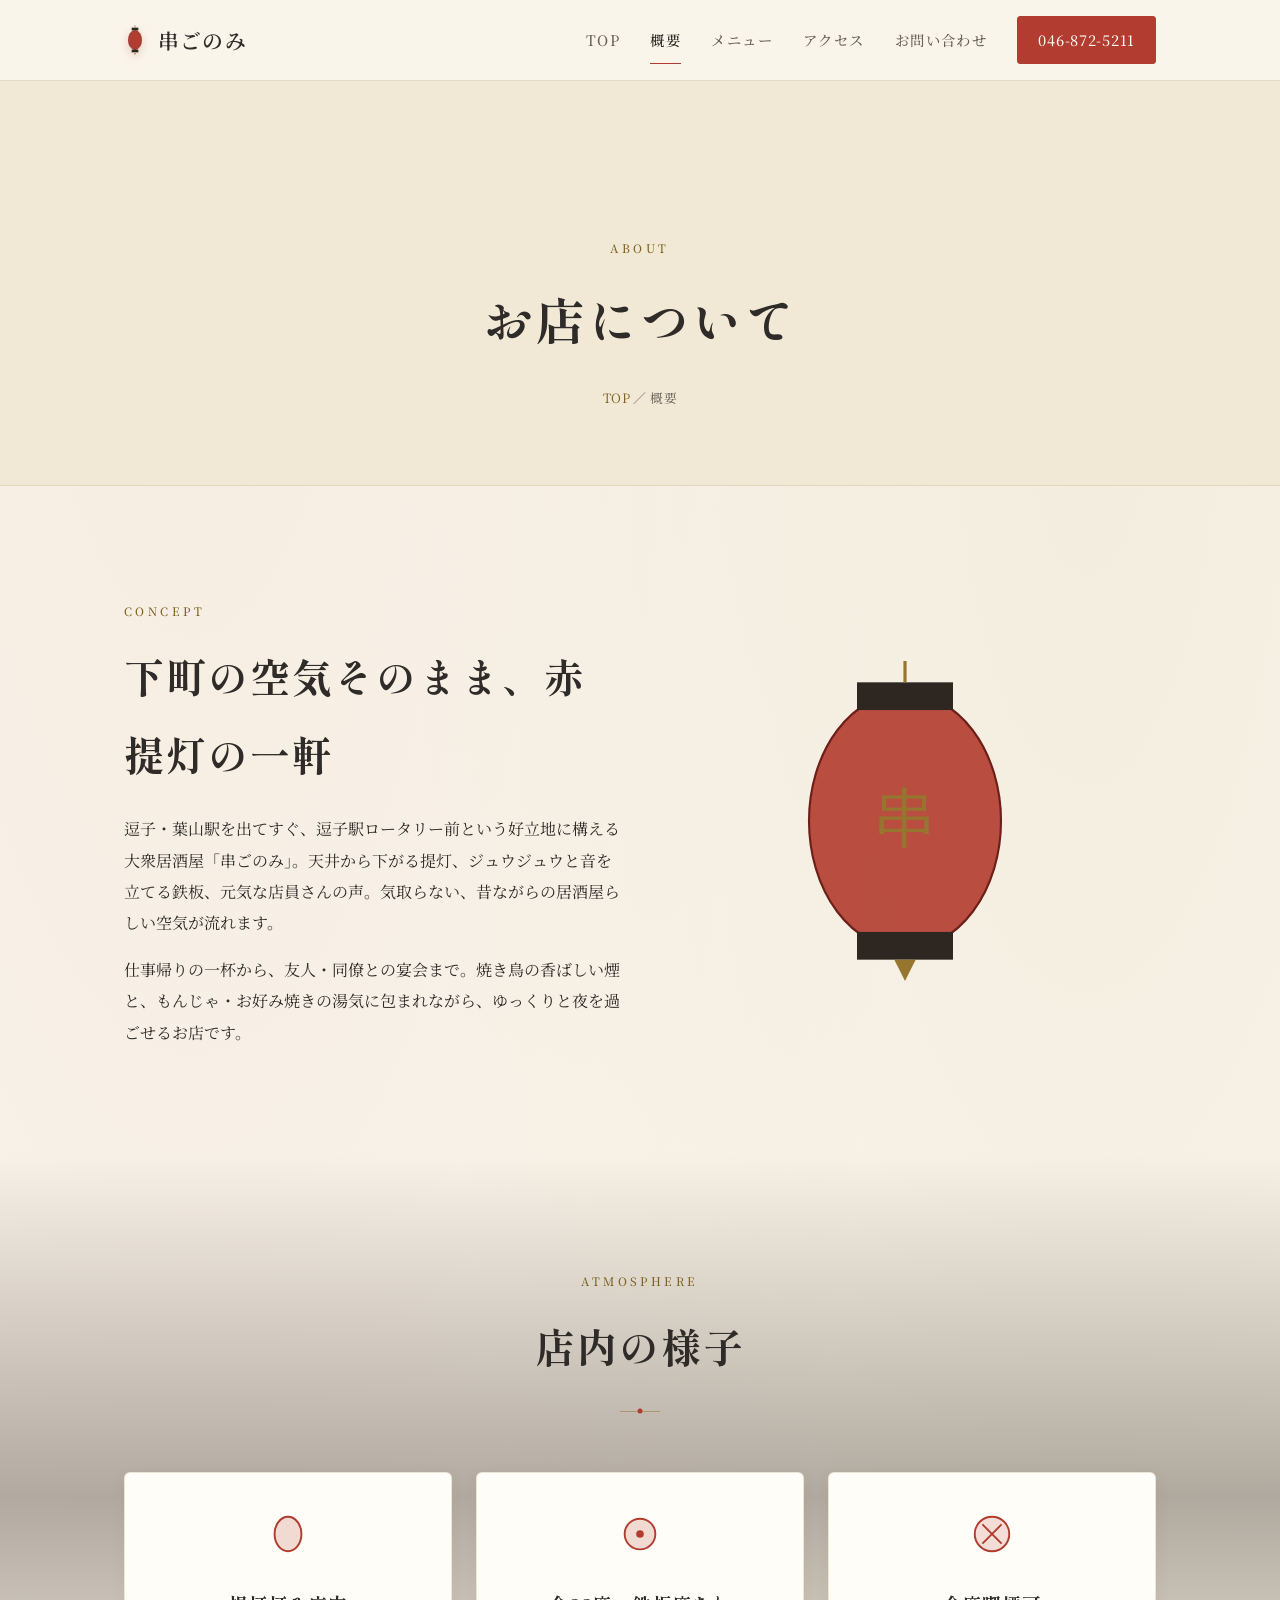
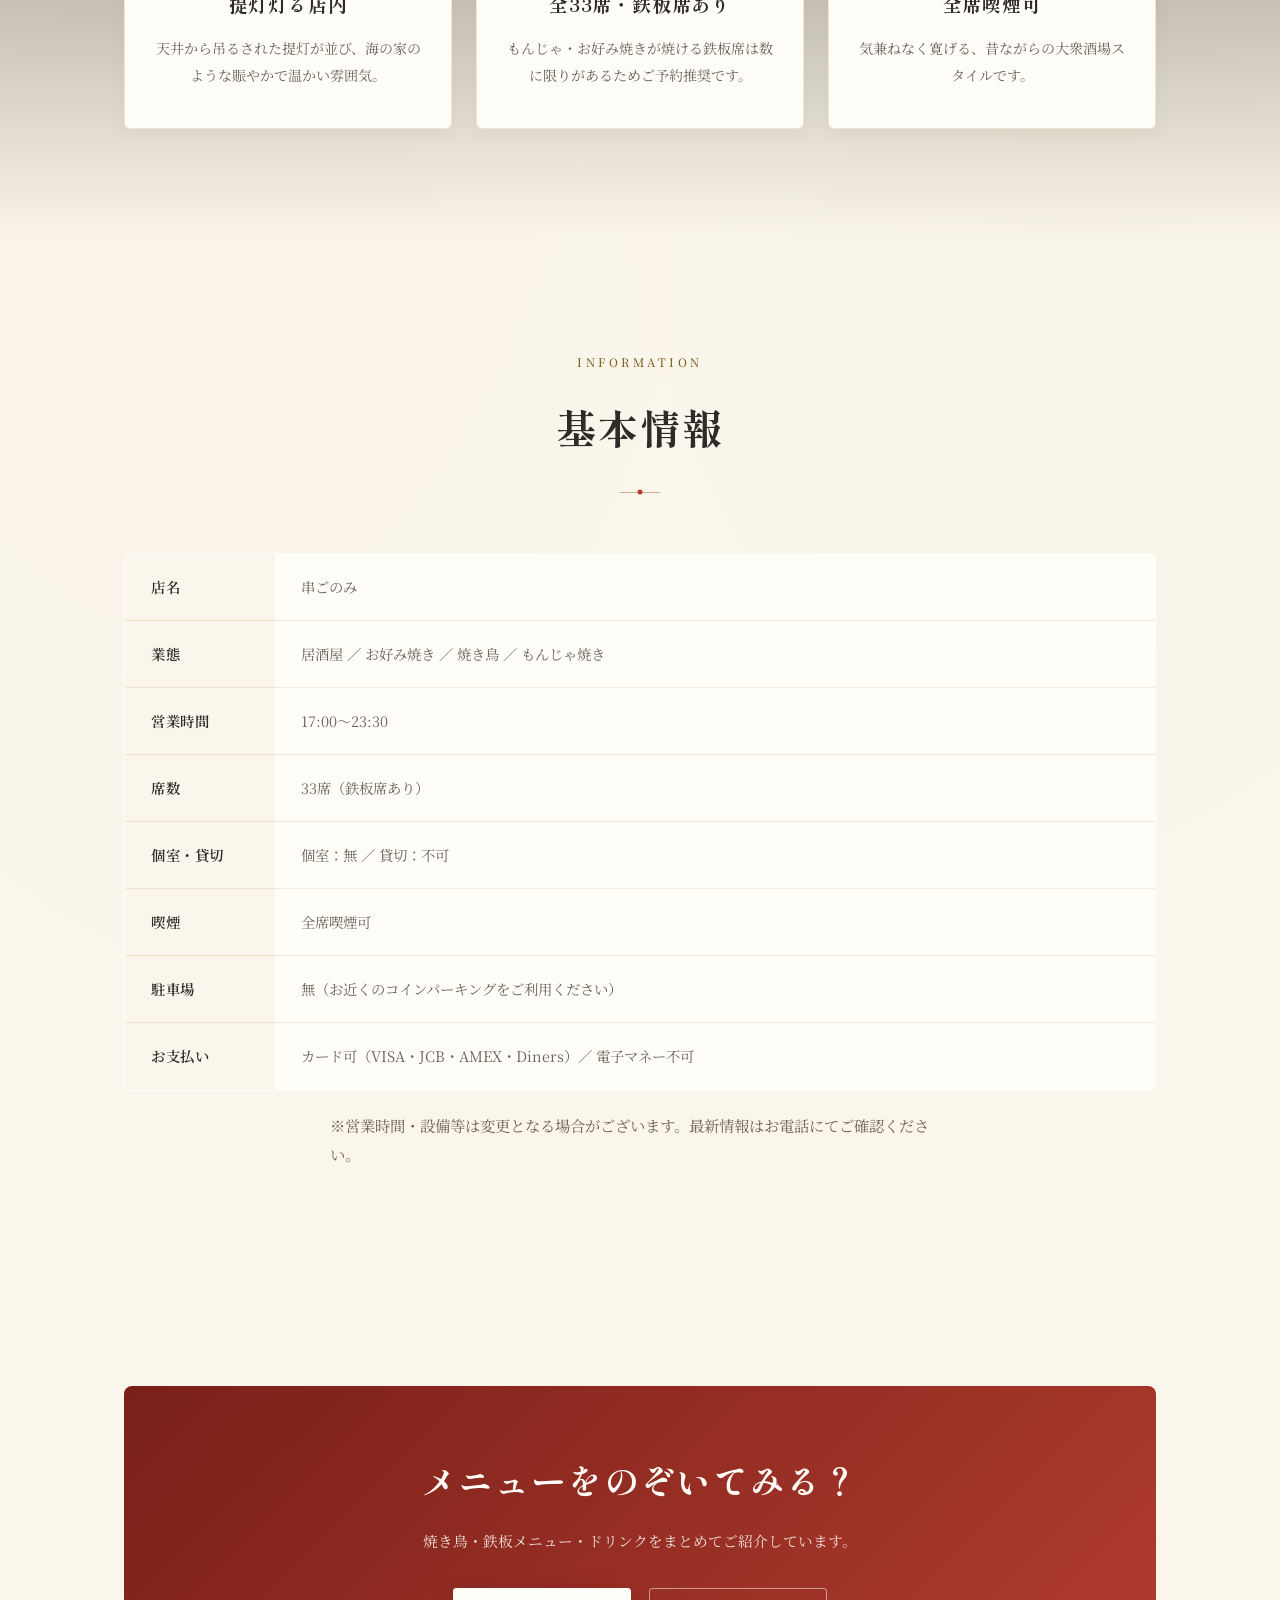
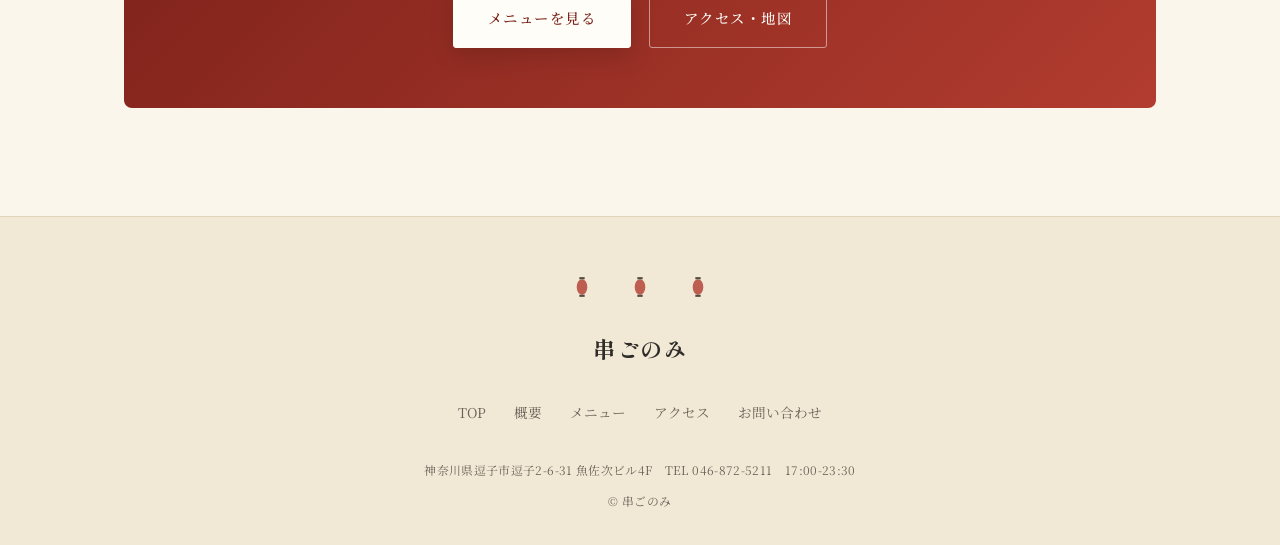
==== commit f8f96f8a: "Add files via upload" ====
--- a/about.html
+++ b/about.html
@@ -5,7 +5,7 @@
 <meta name="viewport" content="width=device-width, initial-scale=1.0">
 <title>概要｜串ごのみ ― 逗子の下町大衆居酒屋</title>
 <meta name="description" content="串ごのみは逗子駅前の大衆居酒屋。赤提灯が灯る店内、元気な店員、鉄板を囲む楽しさが自慢です。お店の雰囲気や基本情報をご紹介します。">
-<link rel="icon" href="data:image/svg+xml,%3Csvg xmlns='http://www.w3.org/2000/svg' viewBox='0 0 60 90'%3E%3Cellipse cx='30' cy='45' rx='24' ry='32' fill='%239c2f26'/%3E%3Crect x='20' y='8' width='20' height='10' fill='%231c1712'/%3E%3Crect x='20' y='72' width='20' height='10' fill='%231c1712'/%3E%3C/svg%3E">
+<link rel="icon" href="data:image/svg+xml,%3Csvg xmlns='http://www.w3.org/2000/svg' viewBox='0 0 60 90'%3E%3Cellipse cx='30' cy='45' rx='24' ry='32' fill='%23b23c2f'/%3E%3Crect x='20' y='8' width='20' height='10' fill='%232e2620'/%3E%3Crect x='20' y='72' width='20' height='10' fill='%232e2620'/%3E%3C/svg%3E">
 <link rel="stylesheet" href="css/style.css">
 </head>
 <body>
@@ -16,12 +16,12 @@
   <div class="header-inner">
     <a href="index.html" class="logo">
       <svg class="lantern-mini" viewBox="0 0 60 90" xmlns="http://www.w3.org/2000/svg">
-        <line x1="30" y1="0" x2="30" y2="8" stroke="#a8823c" stroke-width="2"/>
-        <rect x="20" y="8" width="20" height="8" fill="#1c1712"/>
-        <ellipse cx="30" cy="45" rx="20" ry="29" fill="#9c2f26"/>
+        <line x1="30" y1="0" x2="30" y2="8" stroke="#96762f" stroke-width="2"/>
+        <rect x="20" y="8" width="20" height="8" fill="#2e2620"/>
+        <ellipse cx="30" cy="45" rx="20" ry="29" fill="#b23c2f"/>
         <ellipse cx="30" cy="45" rx="20" ry="29" fill="none" stroke="#6e1f19" stroke-width="1.5"/>
-        <rect x="20" y="74" width="20" height="8" fill="#1c1712"/>
-        <path d="M28 84 L32 84 L30 92 Z" fill="#a8823c"/>
+        <rect x="20" y="74" width="20" height="8" fill="#2e2620"/>
+        <path d="M28 84 L32 84 L30 92 Z" fill="#96762f"/>
       </svg>
       串ごのみ
     </a>
@@ -57,13 +57,13 @@
         </div>
         <div class="reveal reveal-delay-1" style="display:flex;align-items:center;justify-content:center;">
           <svg viewBox="0 0 300 300" width="100%" style="max-width:320px;">
-            <ellipse cx="150" cy="150" rx="90" ry="120" fill="#9c2f26" opacity="0.9"/>
+            <ellipse cx="150" cy="150" rx="90" ry="120" fill="#b23c2f" opacity="0.9"/>
             <ellipse cx="150" cy="150" rx="90" ry="120" fill="none" stroke="#6e1f19" stroke-width="2"/>
-            <rect x="105" y="20" width="90" height="26" fill="#1c1712"/>
-            <rect x="105" y="254" width="90" height="26" fill="#1c1712"/>
-            <line x1="150" y1="0" x2="150" y2="20" stroke="#a8823c" stroke-width="3"/>
-            <path d="M140 280 L160 280 L150 300 Z" fill="#a8823c"/>
-            <text x="150" y="168" text-anchor="middle" font-size="60" fill="#a8823c" font-family="'Yuji Syuku', serif">串</text>
+            <rect x="105" y="20" width="90" height="26" fill="#2e2620"/>
+            <rect x="105" y="254" width="90" height="26" fill="#2e2620"/>
+            <line x1="150" y1="0" x2="150" y2="20" stroke="#96762f" stroke-width="3"/>
+            <path d="M140 280 L160 280 L150 300 Z" fill="#96762f"/>
+            <text x="150" y="168" text-anchor="middle" font-size="60" fill="#96762f" font-family="'Yuji Syuku', serif">串</text>
           </svg>
         </div>
       </div>
@@ -79,17 +79,17 @@
       </div>
       <div class="grid-3">
         <div class="feature-card reveal">
-          <svg class="feature-icon" viewBox="0 0 48 48" fill="none"><ellipse cx="24" cy="24" rx="14" ry="18" fill="rgba(200,55,43,.2)" stroke="currentColor" stroke-width="2"/></svg>
+          <svg class="feature-icon" viewBox="0 0 48 48" fill="none"><ellipse cx="24" cy="24" rx="14" ry="18" fill="rgba(178,60,47,.18)" stroke="currentColor" stroke-width="2"/></svg>
           <h3>提灯灯る店内</h3>
           <p>天井から吊るされた提灯が並び、海の家のような賑やかで温かい雰囲気。</p>
         </div>
         <div class="feature-card reveal reveal-delay-1">
-          <svg class="feature-icon" viewBox="0 0 48 48" fill="none"><circle cx="24" cy="24" r="16" fill="rgba(200,55,43,.2)" stroke="currentColor" stroke-width="2"/><circle cx="24" cy="24" r="4" fill="currentColor"/></svg>
+          <svg class="feature-icon" viewBox="0 0 48 48" fill="none"><circle cx="24" cy="24" r="16" fill="rgba(178,60,47,.18)" stroke="currentColor" stroke-width="2"/><circle cx="24" cy="24" r="4" fill="currentColor"/></svg>
           <h3>全33席・鉄板席あり</h3>
           <p>もんじゃ・お好み焼きが焼ける鉄板席は数に限りがあるためご予約推奨です。</p>
         </div>
         <div class="feature-card reveal reveal-delay-2">
-          <svg class="feature-icon" viewBox="0 0 48 48" fill="none"><path d="M14 14l20 20M34 14l-20 20" stroke="currentColor" stroke-width="2"/><circle cx="24" cy="24" r="18" fill="rgba(156,47,38,.18)" stroke="currentColor" stroke-width="2"/></svg>
+          <svg class="feature-icon" viewBox="0 0 48 48" fill="none"><path d="M14 14l20 20M34 14l-20 20" stroke="currentColor" stroke-width="2"/><circle cx="24" cy="24" r="18" fill="rgba(178,60,47,.16)" stroke="currentColor" stroke-width="2"/></svg>
           <h3>全席喫煙可</h3>
           <p>気兼ねなく寛げる、昔ながらの大衆酒場スタイルです。</p>
         </div>
@@ -135,9 +135,9 @@
 <footer class="site-footer">
   <div class="wrap">
     <div class="footer-lanterns">
-      <svg class="lantern-mini" viewBox="0 0 60 90"><ellipse cx="30" cy="45" rx="20" ry="29" fill="#9c2f26"/><rect x="20" y="8" width="20" height="8" fill="#1c1712"/><rect x="20" y="74" width="20" height="8" fill="#1c1712"/></svg>
-      <svg class="lantern-mini" viewBox="0 0 60 90"><ellipse cx="30" cy="45" rx="20" ry="29" fill="#9c2f26"/><rect x="20" y="8" width="20" height="8" fill="#1c1712"/><rect x="20" y="74" width="20" height="8" fill="#1c1712"/></svg>
-      <svg class="lantern-mini" viewBox="0 0 60 90"><ellipse cx="30" cy="45" rx="20" ry="29" fill="#9c2f26"/><rect x="20" y="8" width="20" height="8" fill="#1c1712"/><rect x="20" y="74" width="20" height="8" fill="#1c1712"/></svg>
+      <svg class="lantern-mini" viewBox="0 0 60 90"><ellipse cx="30" cy="45" rx="20" ry="29" fill="#b23c2f"/><rect x="20" y="8" width="20" height="8" fill="#2e2620"/><rect x="20" y="74" width="20" height="8" fill="#2e2620"/></svg>
+      <svg class="lantern-mini" viewBox="0 0 60 90"><ellipse cx="30" cy="45" rx="20" ry="29" fill="#b23c2f"/><rect x="20" y="8" width="20" height="8" fill="#2e2620"/><rect x="20" y="74" width="20" height="8" fill="#2e2620"/></svg>
+      <svg class="lantern-mini" viewBox="0 0 60 90"><ellipse cx="30" cy="45" rx="20" ry="29" fill="#b23c2f"/><rect x="20" y="8" width="20" height="8" fill="#2e2620"/><rect x="20" y="74" width="20" height="8" fill="#2e2620"/></svg>
     </div>
     <div class="footer-logo">串ごのみ</div>
     <nav class="footer-nav">
--- a/css/style.css
+++ b/css/style.css
@@ -1,20 +1,21 @@
-@import url('https://fonts.googleapis.com/css2?family=Noto+Sans+JP:wght@400;500;700;900&display=swap');
+@import url('https://fonts.googleapis.com/css2?family=Shippori+Mincho:wght@400;500;600;700;800&family=Noto+Serif+JP:wght@400;500;600;700&display=swap');
 
 :root {
-  --bg: #17130f;
-  --bg-deep: #0f0c09;
-  --wood: #3c2a1c;
-  --wood-light: #5a4130;
-  --iron: #2b2b2b;
-  --red: #9c2f26;
-  --red-light: #b8483a;
-  --red-deep: #6e1f19;
-  --brass: #a8823c;
-  --brass-soft: #c9a866;
-  --cream: #ece3d3;
-  --cream-dim: #a89985;
-  --shadow: rgba(0, 0, 0, 0.5);
-  --font: 'Noto Sans JP', sans-serif;
+  --bg: #faf6ec;
+  --bg-deep: #f1e9d6;
+  --paper: #fffdf7;
+  --wood: #a67c52;
+  --wood-light: #c7a479;
+  --red: #b23c2f;
+  --red-light: #c85040;
+  --red-deep: #7a2019;
+  --brass: #96762f;
+  --brass-soft: #7d611f;
+  --ink: #2e2b28;
+  --ink-dim: #6b6259;
+  --shadow: rgba(122, 92, 50, 0.16);
+  --font-mincho: 'Shippori Mincho', 'Noto Serif JP', serif;
+  --font-serif: 'Noto Serif JP', 'Shippori Mincho', serif;
 }
 
 * { box-sizing: border-box; margin: 0; padding: 0; }
@@ -24,13 +25,12 @@
 body {
   background-color: var(--bg);
   background-image:
-    repeating-linear-gradient(180deg, rgba(0,0,0,0.07) 0px, rgba(0,0,0,0.07) 1px, transparent 1px, transparent 3px),
-    radial-gradient(ellipse at 15% 0%, rgba(156,47,38,0.12), transparent 55%),
-    radial-gradient(ellipse at 85% 10%, rgba(168,130,60,0.06), transparent 45%);
-  color: var(--cream);
-  font-family: var(--font);
+    radial-gradient(ellipse at 15% 0%, rgba(178,60,47,0.06), transparent 50%),
+    radial-gradient(ellipse at 85% 10%, rgba(150,118,47,0.07), transparent 45%);
+  color: var(--ink);
+  font-family: var(--font-serif);
   font-weight: 400;
-  line-height: 1.9;
+  line-height: 1.95;
   overflow-x: hidden;
   -webkit-font-smoothing: antialiased;
 }
@@ -69,12 +69,12 @@
   position: sticky;
   top: 0;
   z-index: 500;
-  background: rgba(15, 12, 9, 0.94);
+  background: rgba(250, 246, 236, 0.92);
   backdrop-filter: blur(8px);
-  border-bottom: 1px solid rgba(168, 130, 60, 0.2);
+  border-bottom: 1px solid rgba(150, 118, 47, 0.2);
   transition: box-shadow .3s ease;
 }
-.site-header.scrolled { box-shadow: 0 10px 30px var(--shadow); }
+.site-header.scrolled { box-shadow: 0 10px 26px var(--shadow); }
 .header-inner {
   display: flex;
   align-items: center;
@@ -87,23 +87,24 @@
   display: flex;
   align-items: center;
   gap: 12px;
-  font-family: var(--font);
-  font-weight: 700;
-  font-size: 1.25rem;
-  color: var(--cream);
+  font-family: var(--font-mincho);
+  font-weight: 600;
+  font-size: 1.3rem;
+  color: var(--ink);
   letter-spacing: .06em;
 }
-.logo .lantern-mini { width: 22px; height: 30px; animation: swing 4.5s ease-in-out infinite; transform-origin: top center; filter: drop-shadow(0 0 6px rgba(156,47,38,.5)); }
+.logo .lantern-mini { width: 22px; height: 30px; animation: swing 4.5s ease-in-out infinite; transform-origin: top center; filter: drop-shadow(0 3px 5px rgba(178,60,47,.25)); }
 .nav {
   display: flex;
   align-items: center;
   gap: 30px;
 }
 .nav a {
-  font-size: .88rem;
+  font-family: var(--font-serif);
+  font-size: .9rem;
   font-weight: 500;
   letter-spacing: .1em;
-  color: var(--cream-dim);
+  color: var(--ink-dim);
   position: relative;
   padding: 4px 0;
   transition: color .25s ease;
@@ -113,22 +114,22 @@
   position: absolute;
   left: 0; bottom: -6px;
   width: 0; height: 1px;
-  background: var(--brass-soft);
+  background: var(--red);
   transition: width .3s ease;
 }
-.nav a:hover, .nav a.active { color: var(--cream); }
+.nav a:hover, .nav a.active { color: var(--ink); }
 .nav a:hover::after, .nav a.active::after { width: 100%; }
 .nav .btn-call {
-  background: transparent;
-  color: var(--brass-soft);
+  background: var(--red);
+  color: var(--paper);
   padding: 9px 20px;
   border-radius: 3px;
-  border: 1px solid rgba(168,130,60,.5);
+  border: 1px solid var(--red);
   font-weight: 500;
   letter-spacing: .05em;
   transition: all .25s ease;
 }
-.nav .btn-call:hover { background: rgba(168,130,60,.1); border-color: var(--brass-soft); }
+.nav .btn-call:hover { background: var(--red-light); border-color: var(--red-light); }
 
 .hamburger {
   display: none;
@@ -139,7 +140,7 @@
   cursor: pointer;
   padding: 8px;
 }
-.hamburger span { width: 22px; height: 1px; background: var(--brass-soft); transition: all .3s ease; }
+.hamburger span { width: 22px; height: 1px; background: var(--ink); transition: all .3s ease; }
 .hamburger.open span:nth-child(1) { transform: translateY(6px) rotate(45deg); }
 .hamburger.open span:nth-child(2) { opacity: 0; }
 .hamburger.open span:nth-child(3) { transform: translateY(-6px) rotate(-45deg); }
@@ -151,7 +152,8 @@
   gap: 8px;
   padding: 15px 34px;
   border-radius: 3px;
-  font-size: .88rem;
+  font-family: var(--font-serif);
+  font-size: .9rem;
   font-weight: 500;
   letter-spacing: .1em;
   border: 1px solid transparent;
@@ -160,17 +162,17 @@
 }
 .btn-primary {
   background: var(--red);
-  color: var(--cream);
+  color: var(--paper);
   border-color: var(--red);
-  box-shadow: 0 8px 20px rgba(156,47,38,.3);
-}
-.btn-primary:hover { background: var(--red-light); transform: translateY(-2px); box-shadow: 0 12px 26px rgba(156,47,38,.4); }
+  box-shadow: 0 10px 24px rgba(178,60,47,.22);
+}
+.btn-primary:hover { background: var(--red-light); border-color: var(--red-light); transform: translateY(-2px); box-shadow: 0 14px 28px rgba(178,60,47,.3); }
 .btn-outline {
-  background: transparent;
-  color: var(--brass-soft);
-  border-color: rgba(168,130,60,.5);
-}
-.btn-outline:hover { background: rgba(168,130,60,.08); border-color: var(--brass-soft); transform: translateY(-2px); }
+  background: var(--paper);
+  color: var(--ink);
+  border-color: rgba(150,118,47,.4);
+}
+.btn-outline:hover { background: var(--bg-deep); border-color: var(--brass); transform: translateY(-2px); }
 
 /* ---------- Hero ---------- */
 .hero {
@@ -187,9 +189,9 @@
   content: '';
   position: absolute; inset: 0;
   background:
-    radial-gradient(circle at 50% 25%, rgba(156,47,38,.20), transparent 55%),
-    radial-gradient(circle at 50% 100%, rgba(168,130,60,.08), transparent 60%),
-    linear-gradient(180deg, var(--bg-deep), var(--bg) 65%);
+    radial-gradient(circle at 50% 20%, rgba(178,60,47,.10), transparent 55%),
+    radial-gradient(circle at 50% 100%, rgba(150,118,47,.06), transparent 60%),
+    linear-gradient(180deg, var(--bg), var(--bg-deep) 90%);
   z-index: 0;
 }
 .hero-lanterns {
@@ -201,40 +203,41 @@
   z-index: 1;
   pointer-events: none;
 }
-.hero-lanterns .lantern { width: 62px; animation: swing 5s ease-in-out infinite; transform-origin: top center; opacity: .8; filter: drop-shadow(0 0 16px rgba(156,47,38,.35)); }
-.hero-lanterns .lantern:nth-child(2) { animation-delay: .7s; width: 44px; opacity: .55; margin-top: 40px; }
-.hero-lanterns .lantern:nth-child(3) { animation-delay: 1.4s; width: 78px; opacity: .9; }
-.hero-lanterns .lantern:nth-child(4) { animation-delay: .35s; width: 48px; opacity: .5; margin-top: 55px; }
-.hero-lanterns .lantern:nth-child(5) { animation-delay: 1.9s; width: 66px; opacity: .7; }
+.hero-lanterns .lantern { width: 62px; animation: swing 5s ease-in-out infinite; transform-origin: top center; opacity: .92; filter: drop-shadow(0 8px 14px rgba(122,32,25,.18)); }
+.hero-lanterns .lantern:nth-child(2) { animation-delay: .7s; width: 44px; opacity: .7; margin-top: 40px; }
+.hero-lanterns .lantern:nth-child(3) { animation-delay: 1.4s; width: 78px; opacity: 1; }
+.hero-lanterns .lantern:nth-child(4) { animation-delay: .35s; width: 48px; opacity: .65; margin-top: 55px; }
+.hero-lanterns .lantern:nth-child(5) { animation-delay: 1.9s; width: 66px; opacity: .85; }
 
 .hero-content { position: relative; z-index: 2; }
 .hero-eyebrow {
   display: inline-block;
   color: var(--brass-soft);
+  font-family: var(--font-serif);
   font-weight: 500;
   letter-spacing: .35em;
   font-size: .72rem;
   margin-bottom: 26px;
-  border: 1px solid rgba(168,130,60,.4);
+  border: 1px solid rgba(150,118,47,.4);
   padding: 7px 20px;
   border-radius: 999px;
 }
 .hero-title {
-  font-family: var(--font);
-  font-weight: 900;
-  font-size: clamp(2.4rem, 6.5vw, 4.6rem);
-  line-height: 1.4;
-  color: var(--cream);
-  letter-spacing: .04em;
-  text-shadow: 0 4px 30px rgba(0,0,0,.5);
-  animation: glow 5s ease-in-out infinite;
-}
-.hero-title span { color: var(--red-light); }
+  font-family: var(--font-mincho);
+  font-weight: 700;
+  font-size: clamp(2.5rem, 6.5vw, 4.8rem);
+  line-height: 1.45;
+  color: var(--ink);
+  letter-spacing: .06em;
+  animation: none;
+}
+.hero-title span { color: var(--red); }
 .hero-sub {
   margin-top: 24px;
+  font-family: var(--font-serif);
   font-size: 1rem;
   font-weight: 400;
-  color: var(--cream-dim);
+  color: var(--ink-dim);
   letter-spacing: .06em;
 }
 .hero-actions {
@@ -259,15 +262,11 @@
   align-items: center;
   gap: 8px;
 }
-.hero-scroll .line { width: 1px; height: 40px; background: linear-gradient(var(--brass-soft), transparent); animation: scrollLine 2.2s ease-in-out infinite; }
+.hero-scroll .line { width: 1px; height: 40px; background: linear-gradient(var(--brass), transparent); animation: scrollLine 2.2s ease-in-out infinite; }
 
 @keyframes swing {
   0%, 100% { transform: rotate(-3deg); }
   50% { transform: rotate(3deg); }
-}
-@keyframes glow {
-  0%, 100% { text-shadow: 0 4px 30px rgba(0,0,0,.5); }
-  50% { text-shadow: 0 4px 30px rgba(0,0,0,.5), 0 0 34px rgba(156,47,38,.25); }
 }
 @keyframes scrollLine {
   0% { transform: scaleY(0); transform-origin: top; }
@@ -281,29 +280,30 @@
 .section-title-wrap { text-align: center; margin-bottom: 60px; }
 .section-eyebrow {
   color: var(--brass-soft);
+  font-family: var(--font-serif);
   font-weight: 500;
   letter-spacing: .3em;
   font-size: .72rem;
   text-transform: uppercase;
 }
 .section-title {
-  font-family: var(--font);
-  font-weight: 700;
-  font-size: clamp(1.7rem, 4vw, 2.4rem);
-  color: var(--cream);
+  font-family: var(--font-mincho);
+  font-weight: 700;
+  font-size: clamp(1.7rem, 4vw, 2.5rem);
+  color: var(--ink);
   margin-top: 12px;
-  letter-spacing: .04em;
+  letter-spacing: .05em;
 }
 .section-desc {
   max-width: 620px;
   margin: 18px auto 0;
-  color: var(--cream-dim);
+  color: var(--ink-dim);
   font-size: .96rem;
 }
 
 .divider {
   width: 40px; height: 1px;
-  background: rgba(168,130,60,.5);
+  background: rgba(150,118,47,.5);
   margin: 26px auto;
   position: relative;
 }
@@ -329,48 +329,49 @@
 .grid-2 { display: grid; grid-template-columns: repeat(2, 1fr); gap: 28px; }
 
 .feature-card {
-  background: linear-gradient(160deg, rgba(60,42,28,.4), rgba(15,12,9,.6));
-  border: 1px solid rgba(168,130,60,.15);
+  background: var(--paper);
+  border: 1px solid rgba(150,118,47,.18);
   border-radius: 6px;
   padding: 38px 28px;
   text-align: center;
+  box-shadow: 0 4px 16px rgba(122,92,50,.06);
   transition: transform .3s ease, box-shadow .3s ease, border-color .3s ease;
 }
 .feature-card:hover {
   transform: translateY(-6px);
-  box-shadow: 0 20px 40px rgba(0,0,0,.4);
-  border-color: rgba(168,130,60,.4);
+  box-shadow: 0 20px 34px rgba(122,92,50,.14);
+  border-color: rgba(150,118,47,.4);
 }
 .feature-icon {
   width: 46px; height: 46px;
   margin: 0 auto 20px;
-  color: var(--red-light);
+  color: var(--red);
 }
 .feature-card h3 {
-  font-family: var(--font);
-  font-weight: 700;
-  font-size: 1.15rem;
-  color: var(--cream);
+  font-family: var(--font-mincho);
+  font-weight: 700;
+  font-size: 1.18rem;
+  color: var(--ink);
   margin-bottom: 12px;
-  letter-spacing: .03em;
-}
-.feature-card p { color: var(--cream-dim); font-size: .88rem; }
+  letter-spacing: .04em;
+}
+.feature-card p { color: var(--ink-dim); font-size: .88rem; }
 
 /* menu items */
 .menu-category { margin-bottom: 68px; }
 .menu-category h3 {
-  font-family: var(--font);
-  font-weight: 700;
-  font-size: 1.35rem;
-  color: var(--cream);
+  font-family: var(--font-mincho);
+  font-weight: 700;
+  font-size: 1.4rem;
+  color: var(--ink);
   margin-bottom: 8px;
   display: flex;
   align-items: center;
   gap: 12px;
-  letter-spacing: .03em;
+  letter-spacing: .04em;
 }
 .menu-category h3 .steam { width: 18px; height: 24px; }
-.menu-category .cat-desc { color: var(--cream-dim); font-size: .86rem; margin-bottom: 24px; }
+.menu-category .cat-desc { color: var(--ink-dim); font-size: .86rem; margin-bottom: 24px; }
 .menu-list { display: grid; grid-template-columns: repeat(2, 1fr); gap: 2px 40px; }
 .menu-item {
   display: flex;
@@ -378,12 +379,12 @@
   align-items: baseline;
   gap: 12px;
   padding: 15px 4px;
-  border-bottom: 1px solid rgba(168,130,60,.15);
+  border-bottom: 1px solid rgba(150,118,47,.16);
   transition: background .25s ease, padding-left .25s ease;
 }
-.menu-item:hover { background: rgba(156,47,38,.06); padding-left: 8px; }
-.menu-item .name { font-weight: 500; color: var(--cream); font-size: .95rem; }
-.menu-item .name small { display: block; color: var(--cream-dim); font-size: .76rem; margin-top: 3px; font-weight: 400; }
+.menu-item:hover { background: rgba(178,60,47,.05); padding-left: 8px; }
+.menu-item .name { font-family: var(--font-serif); font-weight: 500; color: var(--ink); font-size: .96rem; }
+.menu-item .name small { display: block; color: var(--ink-dim); font-size: .76rem; margin-top: 3px; font-weight: 400; }
 .menu-item .price {
   color: var(--brass-soft);
   font-weight: 500;
@@ -395,8 +396,8 @@
 
 /* nomihoudai highlight plan */
 .plan-box {
-  background: linear-gradient(155deg, rgba(156,47,38,.16), rgba(15,12,9,.5));
-  border: 1px solid rgba(168,130,60,.35);
+  background: linear-gradient(155deg, rgba(178,60,47,.06), var(--paper));
+  border: 1px solid rgba(150,118,47,.3);
   border-radius: 8px;
   padding: 34px 32px;
   display: flex;
@@ -406,17 +407,17 @@
   flex-wrap: wrap;
 }
 .plan-box .plan-text h4 {
-  font-family: var(--font);
+  font-family: var(--font-mincho);
   font-weight: 700;
   font-size: 1.15rem;
-  color: var(--cream);
-  letter-spacing: .03em;
+  color: var(--ink);
+  letter-spacing: .04em;
   margin-bottom: 8px;
 }
-.plan-box .plan-text p { color: var(--cream-dim); font-size: .88rem; max-width: 480px; }
+.plan-box .plan-text p { color: var(--ink-dim); font-size: .88rem; max-width: 480px; }
 .plan-box .plan-badge {
   flex-shrink: 0;
-  border: 1px solid var(--brass-soft);
+  border: 1px solid var(--brass);
   color: var(--brass-soft);
   font-size: .78rem;
   font-weight: 500;
@@ -427,8 +428,8 @@
 
 .tag-row { display: flex; flex-wrap: wrap; gap: 10px; justify-content: center; margin-top: 30px; }
 .tag {
-  border: 1px solid rgba(168,130,60,.3);
-  color: var(--cream-dim);
+  border: 1px solid rgba(150,118,47,.3);
+  color: var(--ink-dim);
   font-weight: 400;
   padding: 6px 16px;
   border-radius: 999px;
@@ -436,18 +437,18 @@
   letter-spacing: .03em;
   transition: all .25s ease;
 }
-.tag:hover { border-color: var(--brass-soft); color: var(--brass-soft); }
+.tag:hover { border-color: var(--red); color: var(--red); }
 
 /* info table */
 .info-table {
   width: 100%;
   border-collapse: collapse;
-  background: rgba(15,12,9,.4);
-  border: 1px solid rgba(168,130,60,.15);
+  background: var(--paper);
+  border: 1px solid rgba(150,118,47,.18);
   border-radius: 6px;
   overflow: hidden;
 }
-.info-table tr { border-bottom: 1px solid rgba(168,130,60,.12); }
+.info-table tr { border-bottom: 1px solid rgba(150,118,47,.14); }
 .info-table tr:last-child { border-bottom: none; }
 .info-table th, .info-table td {
   text-align: left;
@@ -456,22 +457,23 @@
 }
 .info-table th {
   width: 150px;
-  color: var(--brass-soft);
-  font-weight: 500;
+  font-family: var(--font-mincho);
+  color: var(--ink);
+  font-weight: 600;
   letter-spacing: .04em;
-  background: rgba(168,130,60,.05);
-}
-.info-table td { color: var(--cream-dim); }
+  background: rgba(150,118,47,.05);
+}
+.info-table td { color: var(--ink-dim); }
 .info-table a { color: var(--brass-soft); }
 .info-table a:hover { text-decoration: underline; }
 
 .map-frame {
   width: 100%;
   height: 380px;
-  border: 1px solid rgba(168,130,60,.2);
+  border: 1px solid rgba(150,118,47,.22);
   border-radius: 6px;
   overflow: hidden;
-  filter: grayscale(.4) sepia(.12) brightness(.9);
+  filter: sepia(.08) contrast(.98);
 }
 .map-frame iframe { width: 100%; height: 100%; border: 0; }
 
@@ -484,55 +486,52 @@
   position: relative;
   overflow: hidden;
 }
-.cta-band::before {
-  content: '';
-  position: absolute; inset: 0;
-  background: repeating-linear-gradient(180deg, rgba(0,0,0,.05) 0 1px, transparent 1px 3px);
-}
 .cta-band h2 {
-  font-family: var(--font);
-  font-weight: 700;
-  font-size: clamp(1.5rem, 3.4vw, 2.1rem);
-  color: var(--cream);
+  font-family: var(--font-mincho);
+  font-weight: 700;
+  font-size: clamp(1.5rem, 3.4vw, 2.2rem);
+  color: var(--paper);
   position: relative;
-  letter-spacing: .03em;
-}
-.cta-band p { color: rgba(236,227,211,.85); margin-top: 12px; position: relative; font-size: .92rem; }
+  letter-spacing: .04em;
+}
+.cta-band p { color: rgba(255,253,247,.88); margin-top: 12px; position: relative; font-size: .92rem; }
 .cta-band .hero-actions { margin-top: 32px; }
-.cta-band .btn-outline { border-color: rgba(236,227,211,.5); color: var(--cream); }
-.cta-band .btn-primary { background: var(--bg-deep); border-color: var(--bg-deep); box-shadow: 0 8px 24px rgba(0,0,0,.4); }
+.cta-band .btn-outline { background: transparent; border-color: rgba(255,253,247,.5); color: var(--paper); }
+.cta-band .btn-primary { background: var(--paper); border-color: var(--paper); color: var(--red-deep); box-shadow: 0 8px 24px rgba(0,0,0,.15); }
 
 /* review quote strip */
 .quote-strip { display: grid; grid-template-columns: repeat(3, 1fr); gap: 22px; }
 .quote-card {
-  background: rgba(60,42,28,.25);
+  background: var(--paper);
+  border: 1px solid rgba(150,118,47,.16);
   border-left: 2px solid var(--brass);
   padding: 26px 24px;
   border-radius: 0 6px 6px 0;
-}
-.quote-card p { font-size: .88rem; color: var(--cream-dim); line-height: 1.8; }
-.quote-card .stars { color: var(--brass-soft); margin-bottom: 12px; letter-spacing: 3px; font-size: .8rem; }
+  box-shadow: 0 4px 14px rgba(122,92,50,.06);
+}
+.quote-card p { font-family: var(--font-serif); font-size: .88rem; color: var(--ink-dim); line-height: 1.85; }
+.quote-card .stars { color: var(--brass); margin-bottom: 12px; letter-spacing: 3px; font-size: .8rem; }
 
 /* footer */
 .site-footer {
   background: var(--bg-deep);
-  border-top: 1px solid rgba(168,130,60,.15);
+  border-top: 1px solid rgba(150,118,47,.18);
   padding: 58px 0 30px;
   text-align: center;
 }
 .footer-logo {
-  font-family: var(--font);
-  font-weight: 700;
-  font-size: 1.35rem;
-  color: var(--cream);
-  letter-spacing: .05em;
+  font-family: var(--font-mincho);
+  font-weight: 700;
+  font-size: 1.4rem;
+  color: var(--ink);
+  letter-spacing: .06em;
 }
 .footer-nav { display: flex; justify-content: center; gap: 28px; flex-wrap: wrap; margin: 28px 0; }
-.footer-nav a { color: var(--cream-dim); font-size: .85rem; font-weight: 400; }
-.footer-nav a:hover { color: var(--brass-soft); }
-.footer-lanterns { display: flex; justify-content: center; gap: 40px; margin-bottom: 28px; opacity: .5; }
+.footer-nav a { color: var(--ink-dim); font-size: .85rem; font-weight: 400; }
+.footer-nav a:hover { color: var(--red); }
+.footer-lanterns { display: flex; justify-content: center; gap: 40px; margin-bottom: 28px; opacity: .8; }
 .footer-lanterns .lantern-mini { width: 18px; height: 24px; animation: swing 4.2s ease-in-out infinite; transform-origin: top center; }
-.site-footer small { color: rgba(168,153,133,.5); font-size: .74rem; letter-spacing: .03em; }
+.site-footer small { color: var(--ink-dim); font-size: .74rem; letter-spacing: .03em; }
 
 /* steam animation */
 .steam-wrap { position: relative; display: inline-block; }
@@ -541,7 +540,7 @@
   bottom: 100%;
   left: 50%;
   width: 5px; height: 5px;
-  background: rgba(236,227,211,.35);
+  background: rgba(107,98,89,.3);
   border-radius: 50%;
   filter: blur(3px);
   animation: steamRise 3.4s ease-in infinite;
@@ -560,38 +559,40 @@
   font-size: .8rem;
   font-weight: 500;
   letter-spacing: .05em;
-  border: 1px solid rgba(168,130,60,.3);
-  color: var(--cream-dim);
-}
-.open-status.is-open { color: #7fb693; border-color: rgba(127,182,147,.4); }
-.open-status.is-closed { color: var(--cream-dim); }
+  border: 1px solid rgba(150,118,47,.3);
+  background: var(--paper);
+  color: var(--ink-dim);
+}
+.open-status.is-open { color: #3f7a52; border-color: rgba(63,122,82,.35); background: #f0f7f1; }
+.open-status.is-closed { color: var(--ink-dim); }
 
 .contact-grid { display: grid; grid-template-columns: 1.1fr .9fr; gap: 36px; align-items: start; }
 .contact-card {
-  background: linear-gradient(160deg, rgba(60,42,28,.4), rgba(15,12,9,.6));
-  border: 1px solid rgba(168,130,60,.18);
+  background: var(--paper);
+  border: 1px solid rgba(150,118,47,.2);
   border-radius: 8px;
   padding: 42px;
-}
-.contact-card h3 { font-family: var(--font); font-weight: 700; color: var(--cream); font-size: 1.2rem; margin-bottom: 18px; letter-spacing: .03em; }
+  box-shadow: 0 4px 18px rgba(122,92,50,.07);
+}
+.contact-card h3 { font-family: var(--font-mincho); font-weight: 700; color: var(--ink); font-size: 1.22rem; margin-bottom: 18px; letter-spacing: .04em; }
 .big-phone {
-  font-family: var(--font);
+  font-family: var(--font-mincho);
   font-weight: 700;
   font-size: clamp(1.7rem, 4.4vw, 2.3rem);
-  color: var(--brass-soft);
+  color: var(--red);
   display: block;
   margin: 16px 0;
   letter-spacing: .02em;
   transition: color .25s ease;
 }
-.big-phone:hover { color: var(--cream); }
+.big-phone:hover { color: var(--red-deep); }
 .note-box {
   border-left: 2px solid var(--brass);
-  background: rgba(168,130,60,.06);
+  background: rgba(150,118,47,.06);
   padding: 16px 20px;
   border-radius: 0 6px 6px 0;
   font-size: .86rem;
-  color: var(--cream-dim);
+  color: var(--ink-dim);
   margin-top: 20px;
 }
 
@@ -604,20 +605,18 @@
   padding: 156px 0 74px;
   text-align: center;
   position: relative;
-  background:
-    radial-gradient(circle at 50% 0%, rgba(156,47,38,.14), transparent 55%),
-    var(--bg-deep);
-  border-bottom: 1px solid rgba(168,130,60,.12);
+  background: var(--bg-deep);
+  border-bottom: 1px solid rgba(150,118,47,.16);
 }
 .page-hero .section-eyebrow { display:block; margin-bottom: 10px; }
 .page-hero h1 {
-  font-family: var(--font);
-  font-weight: 900;
-  font-size: clamp(2rem, 5.4vw, 3rem);
-  color: var(--cream);
-  letter-spacing: .03em;
-}
-.breadcrumb { margin-top: 20px; font-size: .8rem; color: var(--cream-dim); letter-spacing: .03em; }
+  font-family: var(--font-mincho);
+  font-weight: 700;
+  font-size: clamp(2rem, 5.4vw, 3.1rem);
+  color: var(--ink);
+  letter-spacing: .05em;
+}
+.breadcrumb { margin-top: 20px; font-size: .8rem; color: var(--ink-dim); letter-spacing: .03em; }
 .breadcrumb a { color: var(--brass-soft); }
 
 /* responsive */
@@ -626,7 +625,7 @@
   .grid-2 { grid-template-columns: 1fr; }
   .menu-list { grid-template-columns: 1fr; }
   .plan-box { flex-direction: column; align-items: flex-start; }
-  .nav { position: fixed; top: 66px; left: 0; right: 0; background: var(--bg-deep); flex-direction: column; align-items: flex-start; padding: 26px; gap: 20px; border-bottom: 1px solid rgba(168,130,60,.15); transform: translateY(-140%); opacity: 0; transition: all .35s ease; }
+  .nav { position: fixed; top: 66px; left: 0; right: 0; background: var(--bg); flex-direction: column; align-items: flex-start; padding: 26px; gap: 20px; border-bottom: 1px solid rgba(150,118,47,.16); transform: translateY(-140%); opacity: 0; transition: all .35s ease; }
   .nav.open { transform: translateY(0); opacity: 1; }
   .hamburger { display: flex; }
   .info-table th { width: 110px; padding: 14px; font-size: .82rem; }
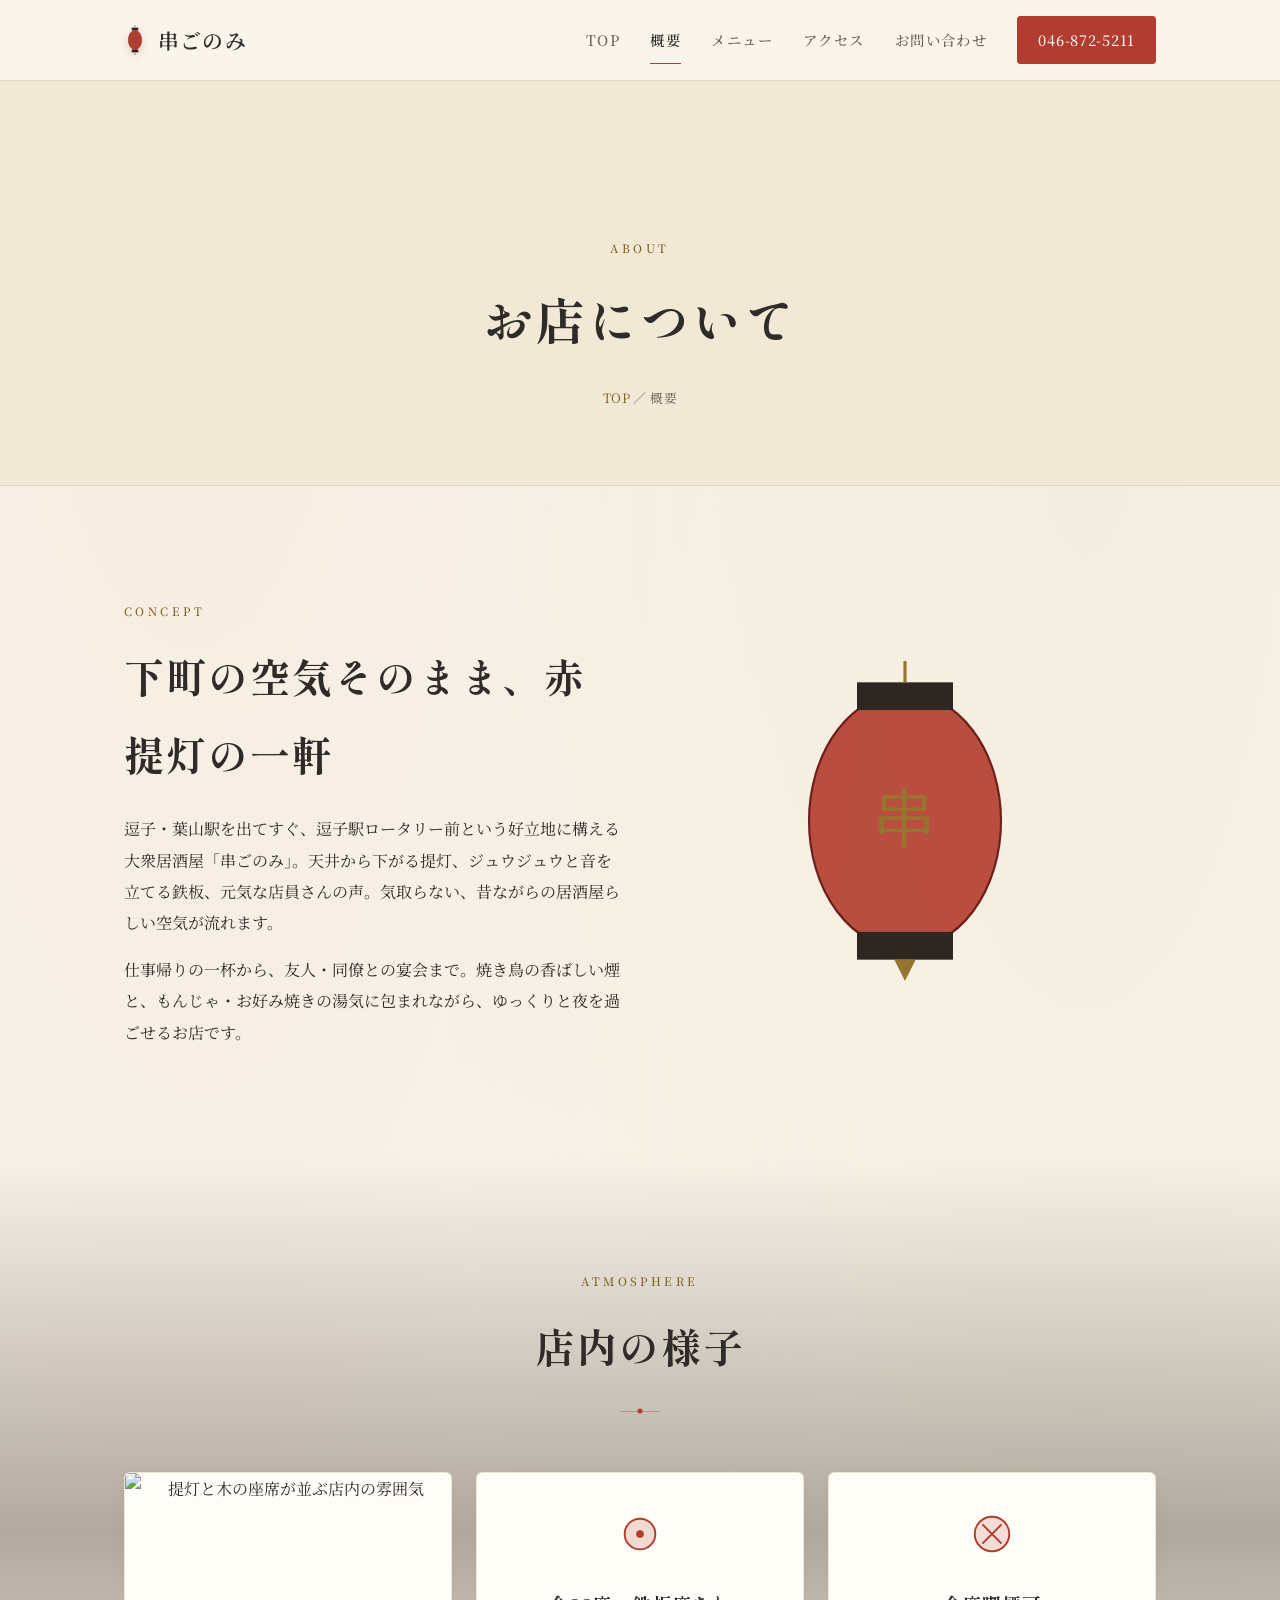
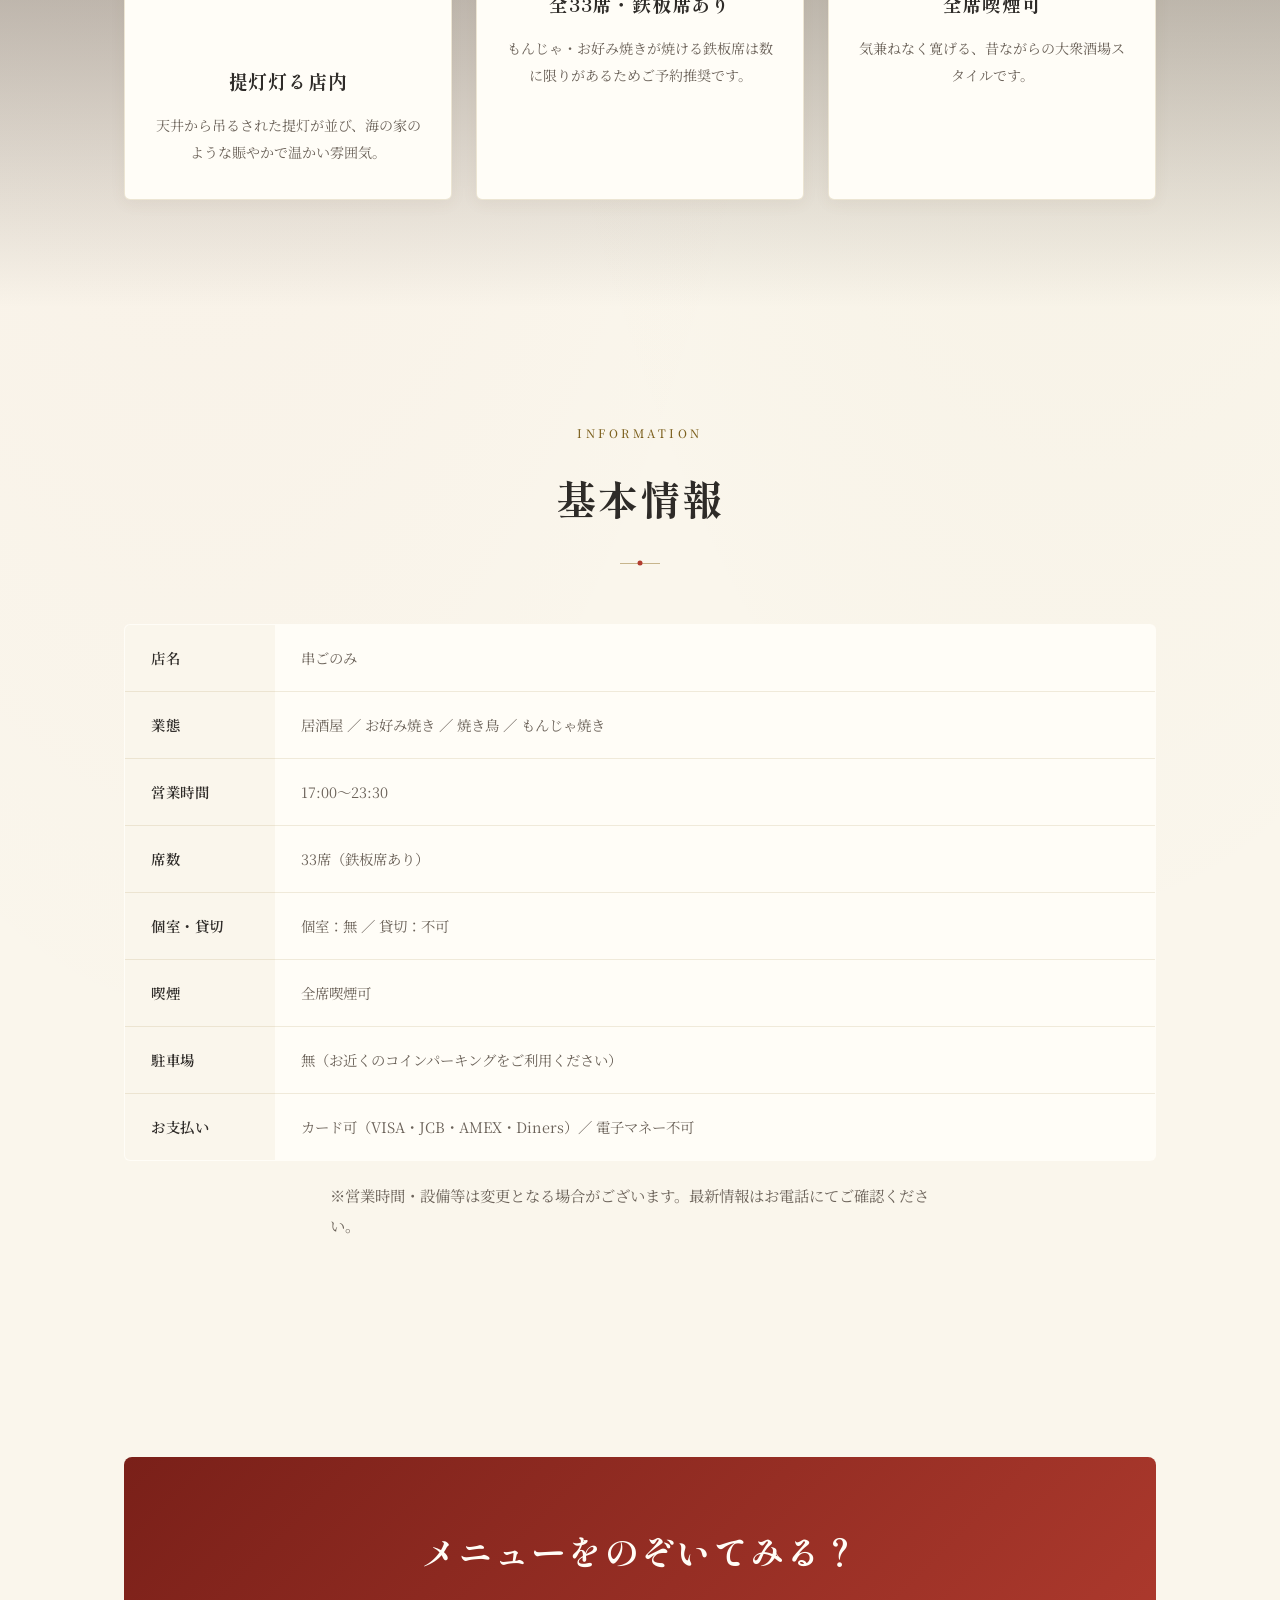
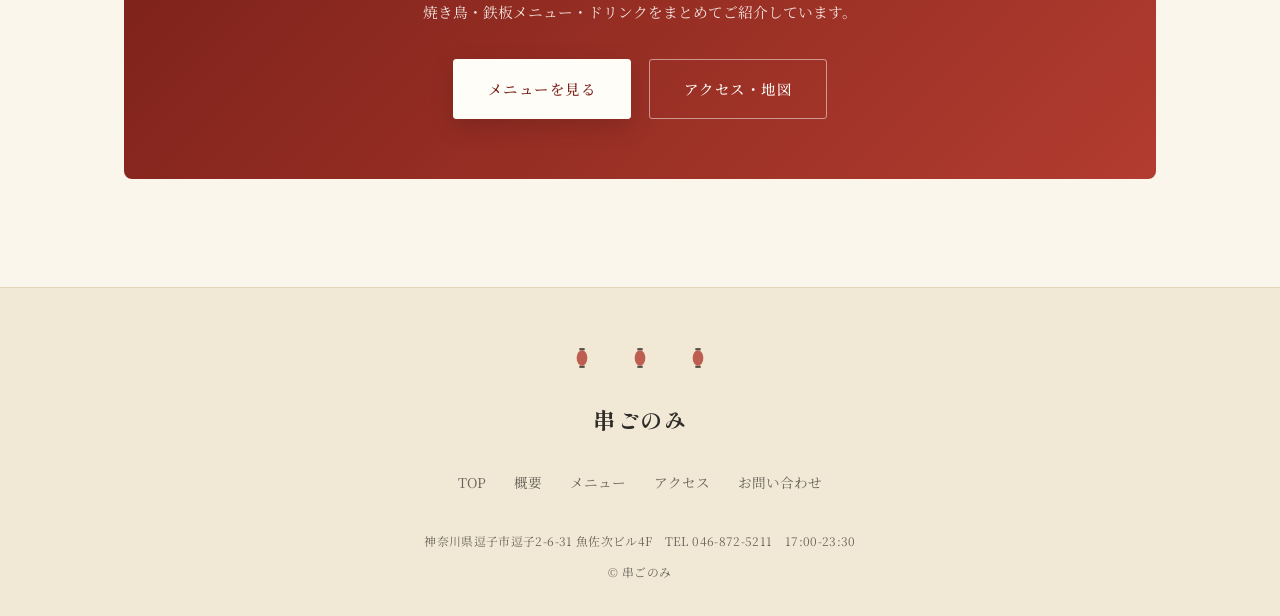
==== commit f4b87ece: "Add files via upload" ====
--- a/about.html
+++ b/about.html
@@ -78,8 +78,8 @@
         <div class="divider"></div>
       </div>
       <div class="grid-3">
-        <div class="feature-card reveal">
-          <svg class="feature-icon" viewBox="0 0 48 48" fill="none"><ellipse cx="24" cy="24" rx="14" ry="18" fill="rgba(178,60,47,.18)" stroke="currentColor" stroke-width="2"/></svg>
+        <div class="feature-card has-photo reveal">
+          <img class="card-photo" src="https://images.pexels.com/photos/35089099/pexels-photo-35089099.jpeg?auto=compress&amp;cs=tinysrgb&amp;w=700&amp;h=460&amp;fit=crop" alt="提灯と木の座席が並ぶ店内の雰囲気">
           <h3>提灯灯る店内</h3>
           <p>天井から吊るされた提灯が並び、海の家のような賑やかで温かい雰囲気。</p>
         </div>
--- a/css/style.css
+++ b/css/style.css
@@ -194,6 +194,16 @@
     linear-gradient(180deg, var(--bg), var(--bg-deep) 90%);
   z-index: 0;
 }
+.hero.has-photo { background-size: cover; background-position: center 30%; }
+.hero.has-photo::before {
+  background: linear-gradient(180deg, rgba(20,14,10,.4), rgba(20,14,10,.8));
+}
+.hero.has-photo .hero-eyebrow { color: #e8d9b0; border-color: rgba(232,217,176,.5); }
+.hero.has-photo .hero-title { color: #fffaf0; }
+.hero.has-photo .hero-title span { color: #e2704f; }
+.hero.has-photo .hero-sub { color: rgba(255,250,240,.88); }
+.hero.has-photo .hero-scroll { color: #e8d9b0; }
+.hero.has-photo .hero-scroll .line { background: linear-gradient(#e8d9b0, transparent); }
 .hero-lanterns {
   position: absolute;
   top: 0; left: 0; right: 0;
@@ -346,6 +356,21 @@
   width: 46px; height: 46px;
   margin: 0 auto 20px;
   color: var(--red);
+}
+.feature-card.has-photo { padding: 0 0 32px; overflow: hidden; text-align: center; }
+.feature-card .card-photo {
+  width: 100%; height: 168px;
+  object-fit: cover;
+  display: block;
+  margin-bottom: 22px;
+}
+.feature-card.has-photo h3, .feature-card.has-photo p { padding: 0 28px; }
+.menu-photo {
+  width: 100%; height: 220px;
+  object-fit: cover;
+  border-radius: 8px;
+  margin-bottom: 22px;
+  filter: saturate(1.05);
 }
 .feature-card h3 {
   font-family: var(--font-mincho);
